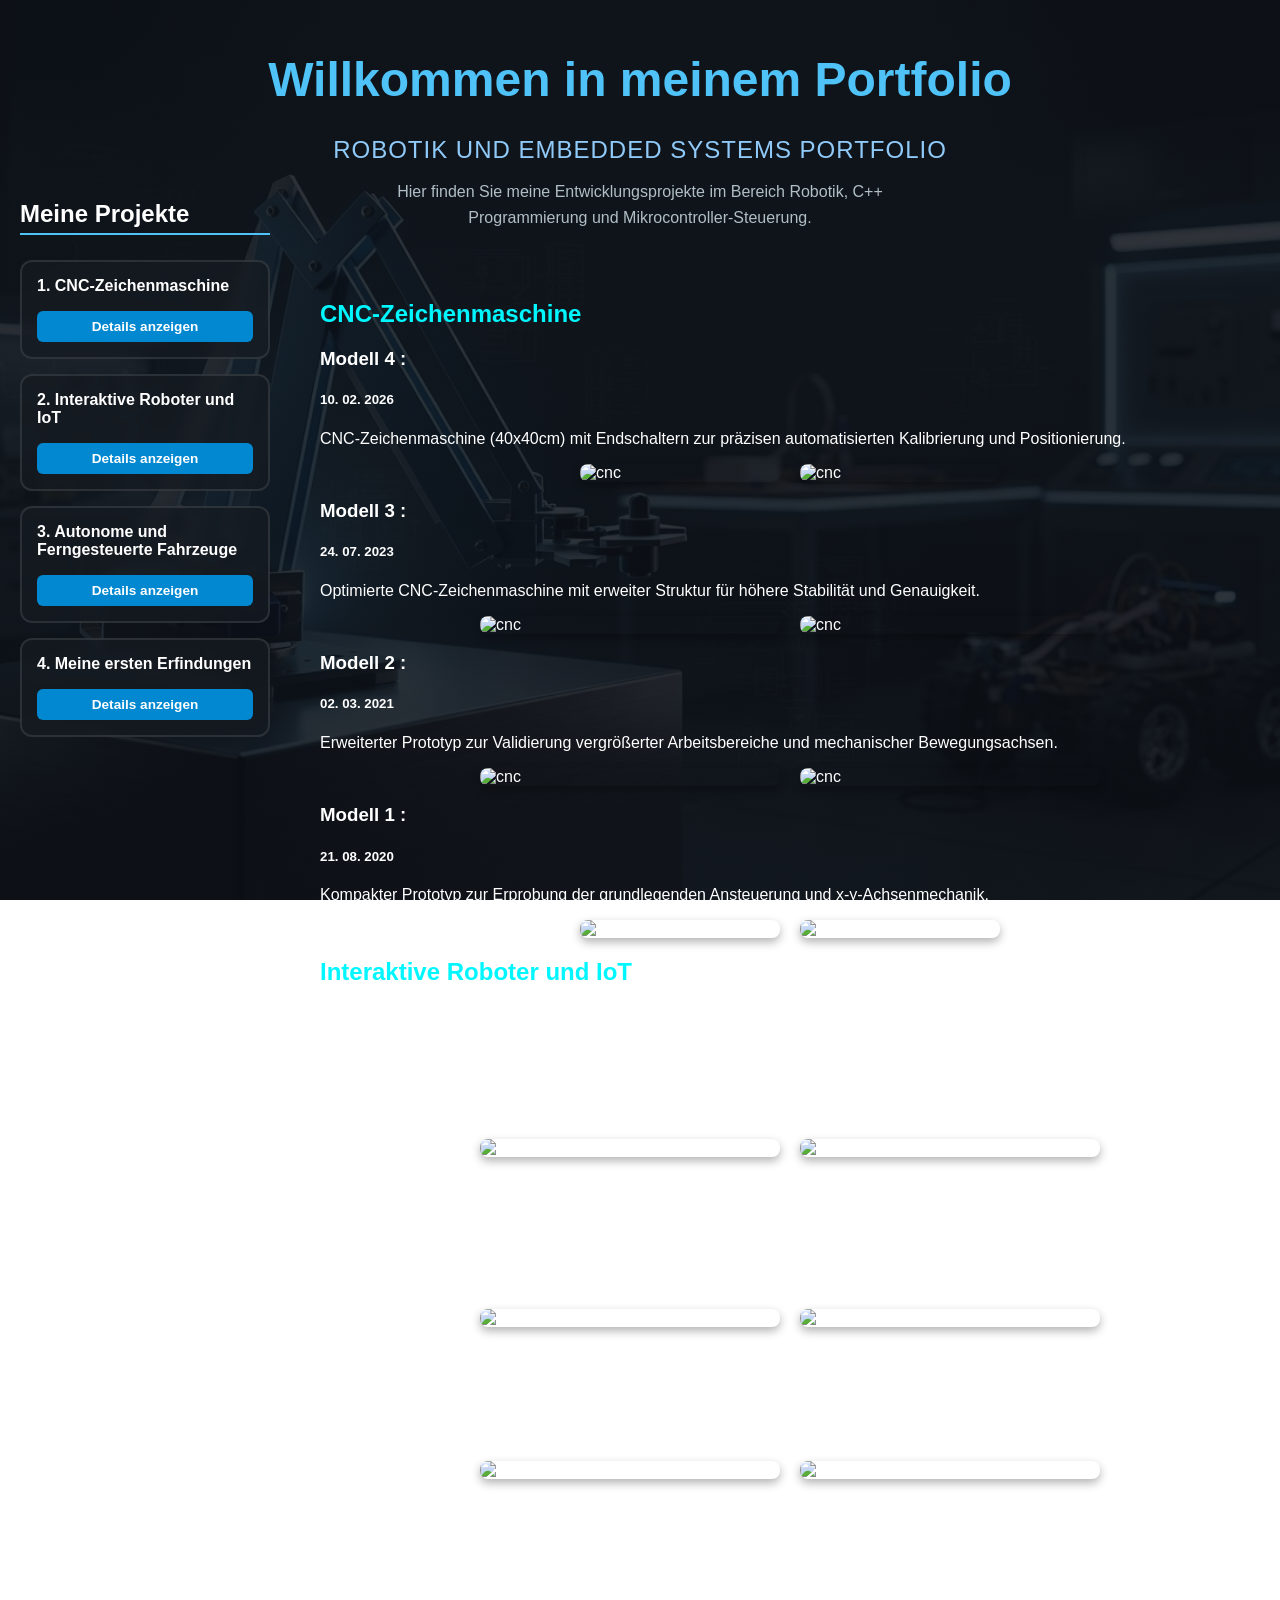
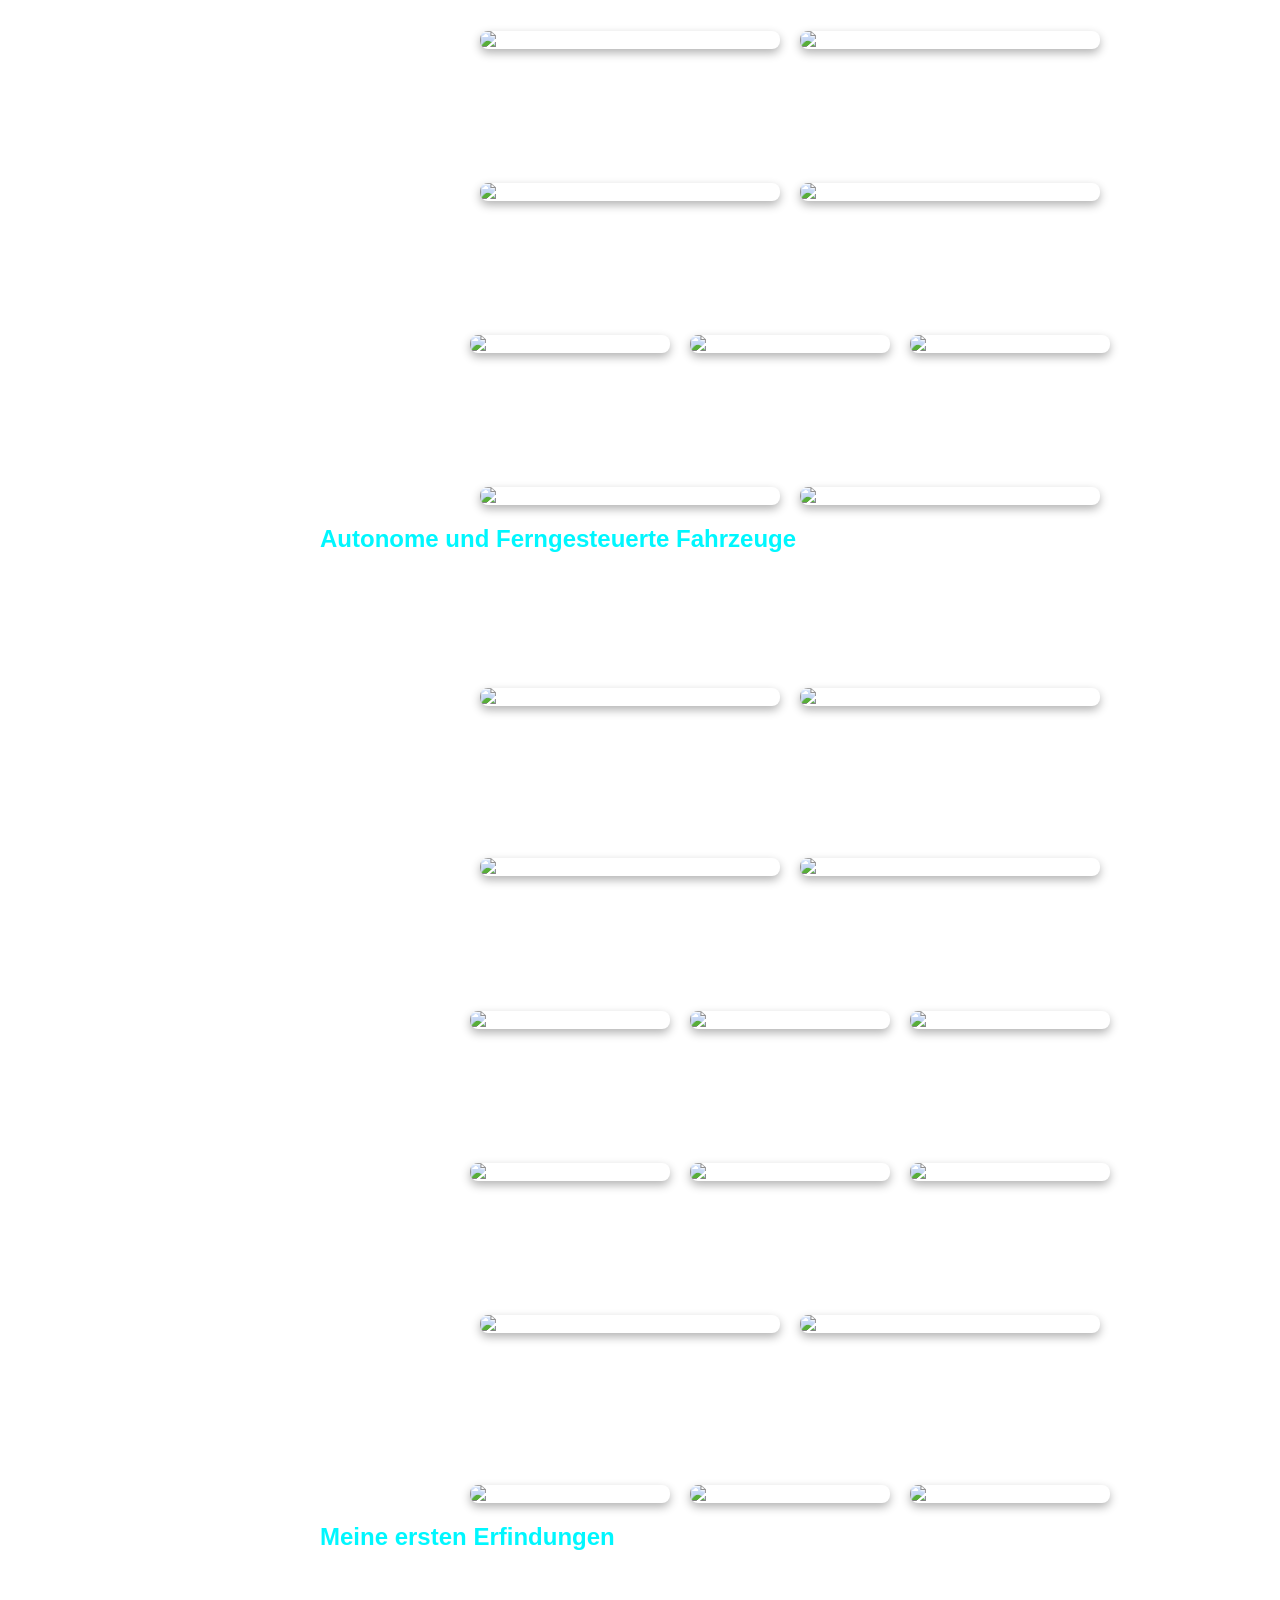
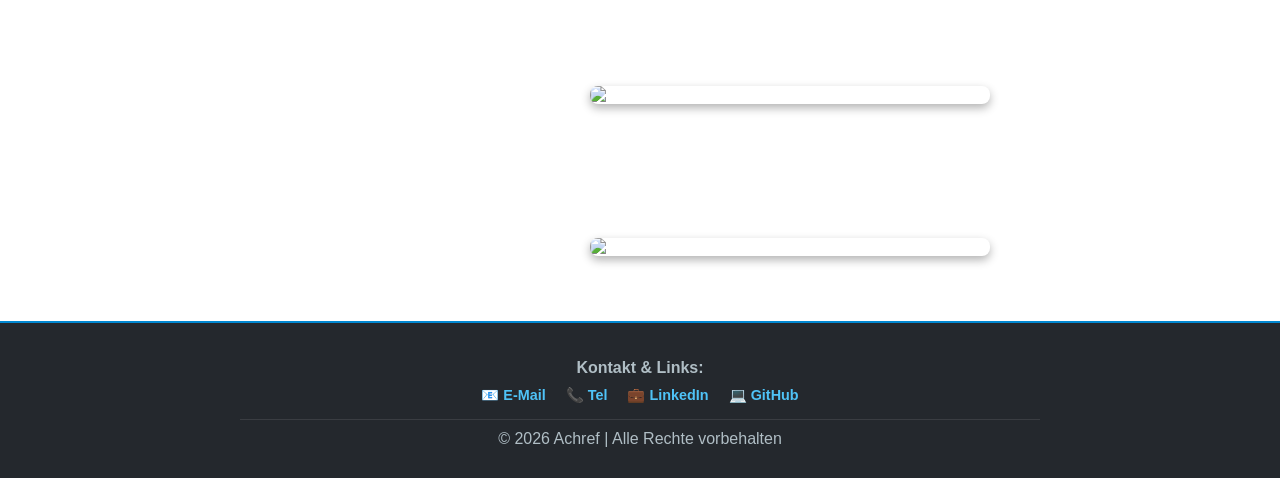
==== index.html @ ab9b3496 "Initial files" ====
<!DOCTYPE html>
<html lang="de">
    <head>
        <meta charset="UTF-8">
        <meta name="viewport" content="width=device-width, initial-scale=1.0">
        <title>Achref | Robotik-Projekte & Portfolio</title>
        <link rel="icon" type="image/png" href="logo.png">
        <link rel="stylesheet" href="style.css">
    </head>

    <body class="home-page">
        <header class="hero">
            <div class="brand-container">
                <h1>Willkommen in meinem Portfolio</h1>
            </div>
            <p class="subtitle">Robotik und Embedded Systems Portfolio</p>
            <p class="description">
            Hier finden Sie meine Entwicklungsprojekte im Bereich Robotik, C++ Programmierung und Mikrocontroller-Steuerung.
            </p>
        </header>

        <main>
            <div class="home-project">
                <h2>CNC-Zeichenmaschine</h2>
                <h3>Modell 4 :</h3>
                <h5>10. 02. 2026</h5>
                <p>CNC-Zeichenmaschine (40x40cm) mit Endschaltern 
                    zur präzisen automatisierten Kalibrierung und Positionierung.</p>
                <div class="project-gallery">
                    <img src="photo_proj/cnc4_1.webp" alt="cnc" width="200">
                    <img src="photo_proj/cnc4_2.webp" alt="cnc" width="200">
                </div>
                <h3>Modell 3 :</h3>
                <h5>24. 07. 2023</h5>
                <p>Optimierte CNC-Zeichenmaschine mit erweiter Struktur für höhere Stabilität und Genauigkeit.</p>
                <div class="project-gallery">
                    <img src="photo_proj/cnc3_1.webp" alt="cnc" width="300">
                    <img src="photo_proj/cnc3_2.webp" alt="cnc" width="300">
                </div>
                <h3>Modell 2 :</h3>
                <h5>02. 03. 2021</h5>
                <p>Erweiterter Prototyp zur Validierung vergrößerter Arbeitsbereiche und mechanischer Bewegungsachsen.</p>
                <div class="project-gallery">
                    <img src="photo_proj/cnc2_1.webp" alt="cnc" width="300">
                    <img src="photo_proj/cnc2_2.webp" alt="cnc" width="300">
                </div>
                <h3>Modell 1 :</h3>
                <h5>21. 08. 2020</h5>
                <p>Kompakter Prototyp zur Erprobung der grundlegenden Ansteuerung und x-y-Achsenmechanik.</p>
                <div class="project-gallery">
                    <img src="photo_proj/cnc1_1.webp" alt="cnc" width="200">
                    <img src="photo_proj/cnc1_2.webp" alt="cnc" width="200">
                </div>

                <h2>Interaktive Roboter und IoT</h2>
                <h3>Assistenzroboter :</h3>
                <h5>08. 11. 2026</h5>
                <p>Interaktive Assistenzroboter mit Sprachsteuerung zur Beantwortung 
                    von Fragen und zur Ausführung dynamischer Bewegungen wie Gehen sowie Kopf und Armsteuerung.</p>
                <div class="project-gallery">
                    <img src="photo_proj/chat_1.webp" alt="chat" width="300">
                    <img src="photo_proj/chat_2.webp" alt="chat" width="300">
                </div>
                <h3>Intelligentes Haus :</h3>
                <h5>18. 12. 2024</h5>
                <p>Entwicklung eines Smart-Home-Systems zur automatisierten Steuerung 
                    und Überwachung von Haushaltsfunktionen über IoT-Technologie.</p>
                <div class="project-gallery">
                    <img src="photo_proj/smart_h_1.webp" alt="chat" width="300">
                    <img src="photo_proj/smart_h_2.webp" alt="chat" width="300">
                </div>
                <h3>OTTO-Roboter :</h3>
                <h5>01. 01. 2022</h5>
                <p>Kompakter bipedaler OTTO-Roboter mit Ultraschallsensoren 
                    zum autonomen Gehen und zur dynamischen Hindernisvermeidung.</p>
                <div class="project-gallery">
                    <img src="photo_proj/otto_1.webp" alt="otto" width="300">
                    <img src="photo_proj/otto_2.webp" alt="otto" width="300">
                </div>
                <h3>Selbstbalancierender Roboter :</h3>
                <h5>06. 05. 2023</h5>
                <p>Entwicklung eines Roboter-Balanciersystems mit PID-Regelung 
                    zur präzisen Stabilisierung einer Kugel auf einer vorgegebenen Position.</p>
                <div class="project-gallery">
                    <img src="photo_proj/pid_1.webp" alt="pid" width="300">
                    <img src="photo_proj/pid_2.webp" alt="pid" width="300">
                </div>
                <h3>Intelligente Hand :</h3>
                <h5>06. 10. 2022</h5>
                <p>Entwicklung einer Interaktiven Roboterhand mit kamerabasirter 
                    Handverfolgung zur Nachahmung von Handbewegungen in Echtzeit.</p>
                <div class="project-gallery">
                    <img src="photo_proj/hand_1.webp" alt="hand" width="300">
                    <img src="photo_proj/hand_2.webp" alt="hand" width="300">
                </div>
                <h3>Roboterarm :</h3>
                <h5>14. 07. 2020</h5>
                <p>Entwicklung eines steuerbaren Roboterarms mit Unterstütsung 
                    für manuelle Steuerung und automatische Ablaufprogrammierung.</p>
                <div class="project-gallery">
                    <img src="photo_proj/arm_1.webp" alt="arm" width="200">
                    <img src="photo_proj/arm_2.webp" alt="arm" width="200">
                    <img src="photo_proj/arm_3.webp" alt="arm" width="200">
                </div>
                <h3>Sortiersystem :</h3>
                <h5>11. 07. 2023</h5>
                <p>Automatisiertes Sortiersystem zur kamerabasierten Farberkennung 
                    und Präzisionssortierung von Objekten in Echtzeit.</p>
                <div class="project-gallery">
                    <img src="photo_proj/sort_1.webp" alt="sortier" width="300">
                    <img src="photo_proj/sort_2.webp" alt="sortier" width="300">
                </div>
                <h2>Autonome und Ferngesteuerte Fahrzeuge</h2>
                <h3>Autonomes Fahrzeug :</h3>
                <h5>19. 07. 2022</h5>
                <p>Ein Intelligentes Modellauto mit Kamera, das Ampelfarben erkennt, 
                    es fährt bei Grün automatisch los und stoppt bei Rot.</p>
                <div class="project-gallery">
                    <img src="photo_proj/self_car_1.webp" alt="self_car" width="300">
                    <img src="photo_proj/self_car_2.webp" alt="self_car" width="300">
                </div>
                <h3>Feuerwehrfahrzeug :</h3>
                <h5>26. 06. 2021</h5>
                <p>Ein Intelligentes Fahrzeug mit einer Kamera, das Feuer automatisch erkennt. Wenn es Feuer sieht, 
                    fährt es dorthin, pumpt Wasser und löscht den Brand. Gleichzeitig schickt es eine E-Mail als Benachrichtigung.</p>
                <div class="project-gallery">
                    <img src="photo_proj/fire_car_1.webp" alt="fire_car" width="300">
                    <img src="photo_proj/fire_car_2.webp" alt="fire_car" width="300">
                </div>
                <h3>Fahrzeug mit Echtzeitsteurung :</h3>
                <h5>06. 08. 2025</h5>
                <p>Entwicklung eines ferngesteuerten RC-Fahrzeugs mit realistischem 
                    Echtzeit-Cockpit-Bedienelement und Telemetrie-Anzeige.</p>
                <div class="project-gallery">
                    <img src="photo_proj/real_car_1.webp" alt="real_car" width="200">
                    <img src="photo_proj/real_car_2.webp" alt="real_car" width="200">
                    <img src="photo_proj/real_car_3.webp" alt="real_car" width="200">
                </div>
                <h3>Ferngesteuerter Zug :</h3>
                <h5>07. 08. 2026</h5>
                <p>Entwicklung eines drahtlos ferngesteuerten Modellzugs 
                    zur präzisen Geschwindigkeits- und Richtungssteuerung auf Schienen.</p>
                <div class="project-gallery">
                    <img src="photo_proj/zug_1.webp" alt="train" width="200">
                    <img src="photo_proj/zug_2.webp" alt="train" width="200">
                    <img src="photo_proj/zug_3.webp" alt="train" width="200">
                </div>
                <h3>Metalldetektor :</h3>
                <h5>19. 06. 2020</h5>
                <p>Entwicklung eines mobilen Roboters mit integriertem Suchsensor 
                    zur autonomen Erkennung und Lokalisierung von Metallobjekten.</p>
                <div class="project-gallery">
                    <img src="photo_proj/metal_1.webp" alt="metal" width="300">
                    <img src="photo_proj/metal_2.webp" alt="metal" width="300">
                </div>
                <h3>Hindernisdetektor :</h3>
                <h5>03. 04. 2020</h5>
                <p>Entwicklung eines autonomen mobilen Roboters mit Ultraschallsensoren 
                    zur Echtzeit-Hinderniserkennung und automatischen Ausweichsteuerung.</p>
                <div class="project-gallery">
                    <img src="photo_proj/detekt_1.webp" alt="detekt" width="200">
                    <img src="photo_proj/detekt_2.webp" alt="detekt" width="200">
                    <img src="photo_proj/detekt_3.webp" alt="detekt" width="200">
                </div>

                <h2>Meine ersten Erfindungen</h2>
                <h3>Magnetkran :</h3>
                <h5>27. 03. 2017</h5>
                <p>Ein automatischer Magnetkran, der Metall ohne Mikrocontroller hebt und transportiert.</p>
                <div class="project-gallery">
                    <img src="photo_proj/magnetkran.webp" alt="detekt" width="400">
                </div>
                
                <h3>Bagger :</h3>
                <h5>27. 03. 2017</h5>
                <p>Prototyp eines kabelgesteuerten Bagger-Modells zur Ausführung von Hebe- und Baggermechanismen.</p>
                <div class="project-gallery">
                    <img src="photo_proj/bagger.webp" alt="detekt" width="400">
                </div>
                
            </div>
            <div class="projects-container">
                <h2>Meine Projekte</h2>
                <div class="projects-grid">

                    <div class="project-card">
                        <h3>1. CNC-Zeichenmaschine</h3>
                        <a href="project1.html" class="btn">Details anzeigen</a>
                    </div>

                    <div class="project-card">
                        <h3>2. Interaktive Roboter und IoT</h3>
                        <a href="project2.html" class="btn">Details anzeigen</a>
                    </div>

                    <div class="project-card">
                        <h3>3. Autonome und Ferngesteuerte Fahrzeuge</h3>
                        <a href="project3.html" class="btn">Details anzeigen</a>
                    </div>

                    <div class="project-card">
                        <h3>4. Meine ersten Erfindungen</h3>
                        <a href="project4.html" class="btn">Details anzeigen</a>
                    </div>

                </div>
            </div>
        </main>
<!--
        <footer>
        <p>© 2026 Achref | Alle Rechte vorbehalten</p>
        </footer>
-->

        <footer>
            <div class="footer-content">
                <p><strong>Kontakt & Links:</strong></p>
                <div class="contact-links">
                    <a href="mailto:mannaiachref9@gmail.com">📧 E-Mail</a>
                    <a href="tel:+21627236313">📞 Tel</a>
                    <a href="https://www.linkedin.com/in/achref-mannai-73324121a?utm_source=share_via&utm_content=profile&utm_medium=member_android" target="_blank">💼 LinkedIn</a>
                    <a href="https://github.com/achrefmannai9" target="_blank">💻 GitHub</a>
                </div>
                <p class="copyright">© 2026 Achref | Alle Rechte vorbehalten</p>
            </div>
        </footer>

    </body>
</html>
---- style.css ----
body {
    background-size: cover;
    background-position: center;
    background-repeat: no-repeat;
    background-attachment: fixed;
    color: white;
    font-family: Arial, sans-serif;
    margin: 0;
    padding: 0;
}

body.home-page {
    background-image: linear-gradient(rgba(13, 17, 23, 0.85), rgba(13, 17, 23, 0.85)), url('background.jpg');
}

body.inner-page1 {
    background-image: linear-gradient(rgba(56, 54, 165, 0.8), rgba(255, 255, 255, 0.8)), url('background_1.jpg');
}
body.inner-page2 {
    background-image: linear-gradient(rgba(56, 54, 165, 0.8), rgba(255, 255, 255, 0.8)), url('background_2.jpg');
}
body.inner-page3 {
    background-image: linear-gradient(rgba(56, 54, 165, 0.8), rgba(255, 255, 255, 0.8)), url('background_3.jpg');
}
body.inner-page4 {
    background-image: linear-gradient(rgba(56, 54, 165, 0.8), rgba(255, 255, 255, 0.8)), url('background_4.jpg');
}

body.inner-page1 h2,
body.inner-page2 h2,
body.inner-page3 h2,
body.inner-page4 h2 {
    color: #1a1a1a;
}

.main-project h2, .main-project h3 {
    color: #1a1a1a;
}

.main-project p {
    color: #000000;
    margin-left: 50px;
}

.home-project h2 {
    color: #00f7ff;
}
.home-project h3 {
    color: #ffffff;
}
.home-project p {
    color: #ffffff;
}

.project-gallery {
    display: flex;
    justify-content: center;
    align-items: center;
    gap: 20px;
    margin: 15px auto;
    flex-wrap: wrap;
}
.project-gallery img {
    max-width: 100%;
    height: auto;
    border-radius: 8px;
    box-shadow: 0 4px 10px rgba(0, 0, 0, 0.3);
}

.hero {
    text-align: center;
    padding: 20px 20px 30px;
}

.hero h1, .hero h2 {
    font-size: 3rem;
    margin-bottom: 5px;
    color: #4fc3f7;
}

.brand-container {
    display: flex;
    align-items: center;
    justify-content: center;
    gap: 15px;
    margin-bottom: 10px;
}

.logo-dim {
    width: 110px;
    height: 110px;
}

.site-title span {
    color: #0288d1;
}

.hero .subtitle {
    font-size: 1.5rem;
    color: #90caf9;
    font-weight: 500;
    letter-spacing: 1px;
    margin-bottom: 15px;
    text-transform: uppercase;
}

.hero .description {
    max-width: 600px;
    margin: 0 auto;
    color: #b0bec5;
    line-height: 1.6;
}

/* تنسيق الحاسوب (Desktop Layout) */
.projects-container {
    max-width: 250px;
    padding: 0 10px;
    position: fixed;
    top: 180px;
    left: 10px;
    display: flex;
    flex-direction: column;
    gap: 15px;
    z-index: 1000;
    max-height: 75vh;
    overflow-y: auto;
}

main, .content-container {
    margin-left: 300px;
    padding: 20px;
}

.projects-container h2 {
    text-align: left;
    margin-bottom: 10px;
    border-bottom: 2px solid #4fc3f7;
    display: inline-block;
    padding-bottom: 5px;
}

.projects-grid {
    display: flex;
    flex-direction: column;
    gap: 15px;
}

.project-card {
    background: rgba(22, 27, 34, 0.75);
    border: 2px solid rgba(255, 255, 255, 0.1);
    backdrop-filter: blur(5px);
    border-radius: 12px;
    padding: 15px;
    transition: transform 0.3s ease, border-color 0.3s ease;
    display: flex;
    flex-direction: column;
    justify-content: space-between;
    box-sizing: border-box;
}

.project-card.home-card {
    background: rgba(2, 136, 209, 0.15);
    border: 2px solid #0288d1;
    box-shadow: 0 0 15px rgba(2, 136, 209, 0.3);
}

.project-card.home-card p {
    color: #ffffff;
}

.project-card:hover {
    transform: translateY(-5px);
    border-color: #4fc3f7;
}

.project-card h3 {
    font-size: 1rem;
    margin-top: 0;
    color: #ffffff;
}

.project-card p {
    color: #9e9e9e;
    font-size: 0.8rem;
    margin-bottom: 15px;
}

.btn {
    display: inline-block;
    padding: 8px 15px;
    background-color: #0288d1;
    color: #ffffff;
    font-size: 0.85rem;
    text-decoration: none;
    border-radius: 6px;
    font-weight: bold;
    transition: background-color 0.3s ease;
    text-align: center;
}

.btn:hover {
    background-color: #03a9f4;
}
/*
footer {
    text-align: center;
    padding: 30px 0;
    color: #757575;
    font-size: 0.9rem;
}
*/

.video-container {
    width: 100%;
    max-width: 280px;
    margin: 20px auto;
    aspect-ratio: 16 / 9;
    overflow: hidden;
    border-radius: 12px;
    box-shadow: 0 4px 15px rgba(0, 0, 0, 0.5);
    border: 2px solid rgba(255, 255, 255, 0.1);
}

.video-container iframe {
    top: 0;
    left: 0;
    width: 100%;
    height: 100%;
    border-radius: 12px;
}

.videos-row {
    display: flex;
    justify-content: center;
    align-items: center;
    gap: 5px; /* المسافة بين الفيديوين */
    flex-wrap: wrap; /* لكي ينزل الفيديو للأسفل تلقائياً على الشاشات الصغيرة والهواتف */
    margin: 20px 0;
}

footer {
    background: rgba(13, 17, 23, 0.9);
    border-top: 2px solid #0288d1;
    padding: 20px 10px;
    margin-top: 30px;
    text-align: center;
    backdrop-filter: blur(5px);
}

.footer-content {
    max-width: 800px;
    margin: 0 auto;
}

.footer-content p {
    color: #b0bec5;
    font-size: 1rem;
    margin-bottom: 10px;
}

.contact-links {
    display: flex;
    justify-content: center;
    align-items: center;
    gap: 20px;
    flex-wrap: wrap;
    margin-bottom: 15px;
}

.contact-links a {
    color: #4fc3f7;
    text-decoration: none;
    font-size: 0.9rem;
    font-weight: bold;
    transition: color 0.3s ease;
}

.contact-links a:hover {
    color: #00f7ff;
    text-decoration: underline;
}

.copyright {
    color: #757575;
    font-size: 1rem;
    border-top: 1px solid rgba(255, 255, 255, 0.1);
    padding-top: 10px;
    margin-top: 10px;
}

/* ========================================================= */
/* 📱 الاستجابة للهواتف والشاشات الصغيرة (Media Query) */
/* ========================================================= */
@media screen and (max-width: 850px) {
    /* إلغاء التثبيت الجانبي وتنسيق الصفحة عمودياً */
    .projects-container {
        position: static;
        max-width: 100%;
        max-height: none;
        margin: 20px auto;
        padding: 0 15px;
        overflow-y: visible;
    }

    main, .content-container {
        margin-left: 0;
        padding: 15px;
    }

    /* تكيف خطوط الهيدر مع شاشة الهاتف */
    .hero h1, .hero h2 {
        font-size: 2rem;
    }

    .hero .subtitle {
        font-size: 1.1rem;
    }

    .logo-dim {
        width: 70px;
        height: 70px;
    }

    .main-project p {
        margin-left: 0;
    }

    /* ترتيب القوائم والبطاقات بشكل مرن على الهاتف */
    .projects-grid {
        display: grid;
        grid-template-columns: repeat(auto-fit, minmax(250px, 1fr));
        gap: 15px;
    }

    .project-card {
        width: 100%;
        height: auto;
    }

    .project-gallery {
        flex-direction: column;
        gap: 10px;
    }

    .project-gallery img {
        width: 100%;
    }
}
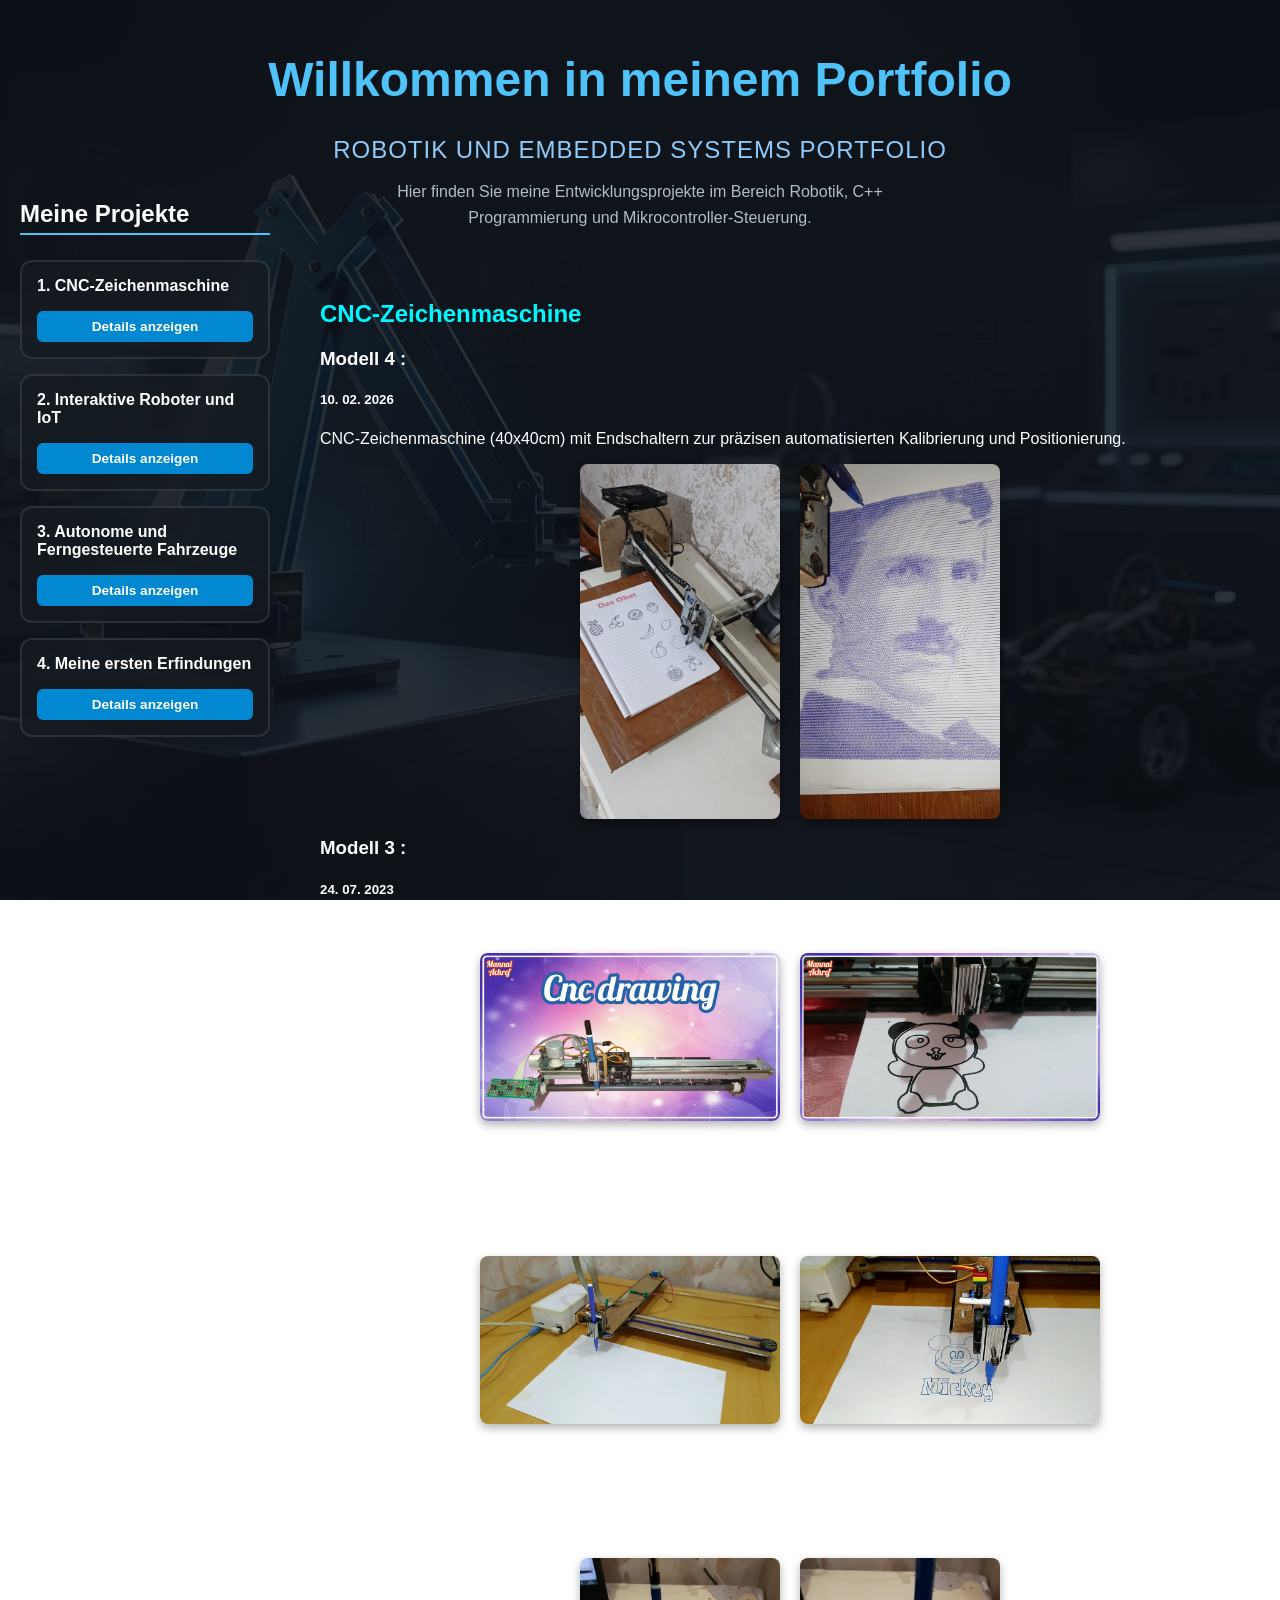
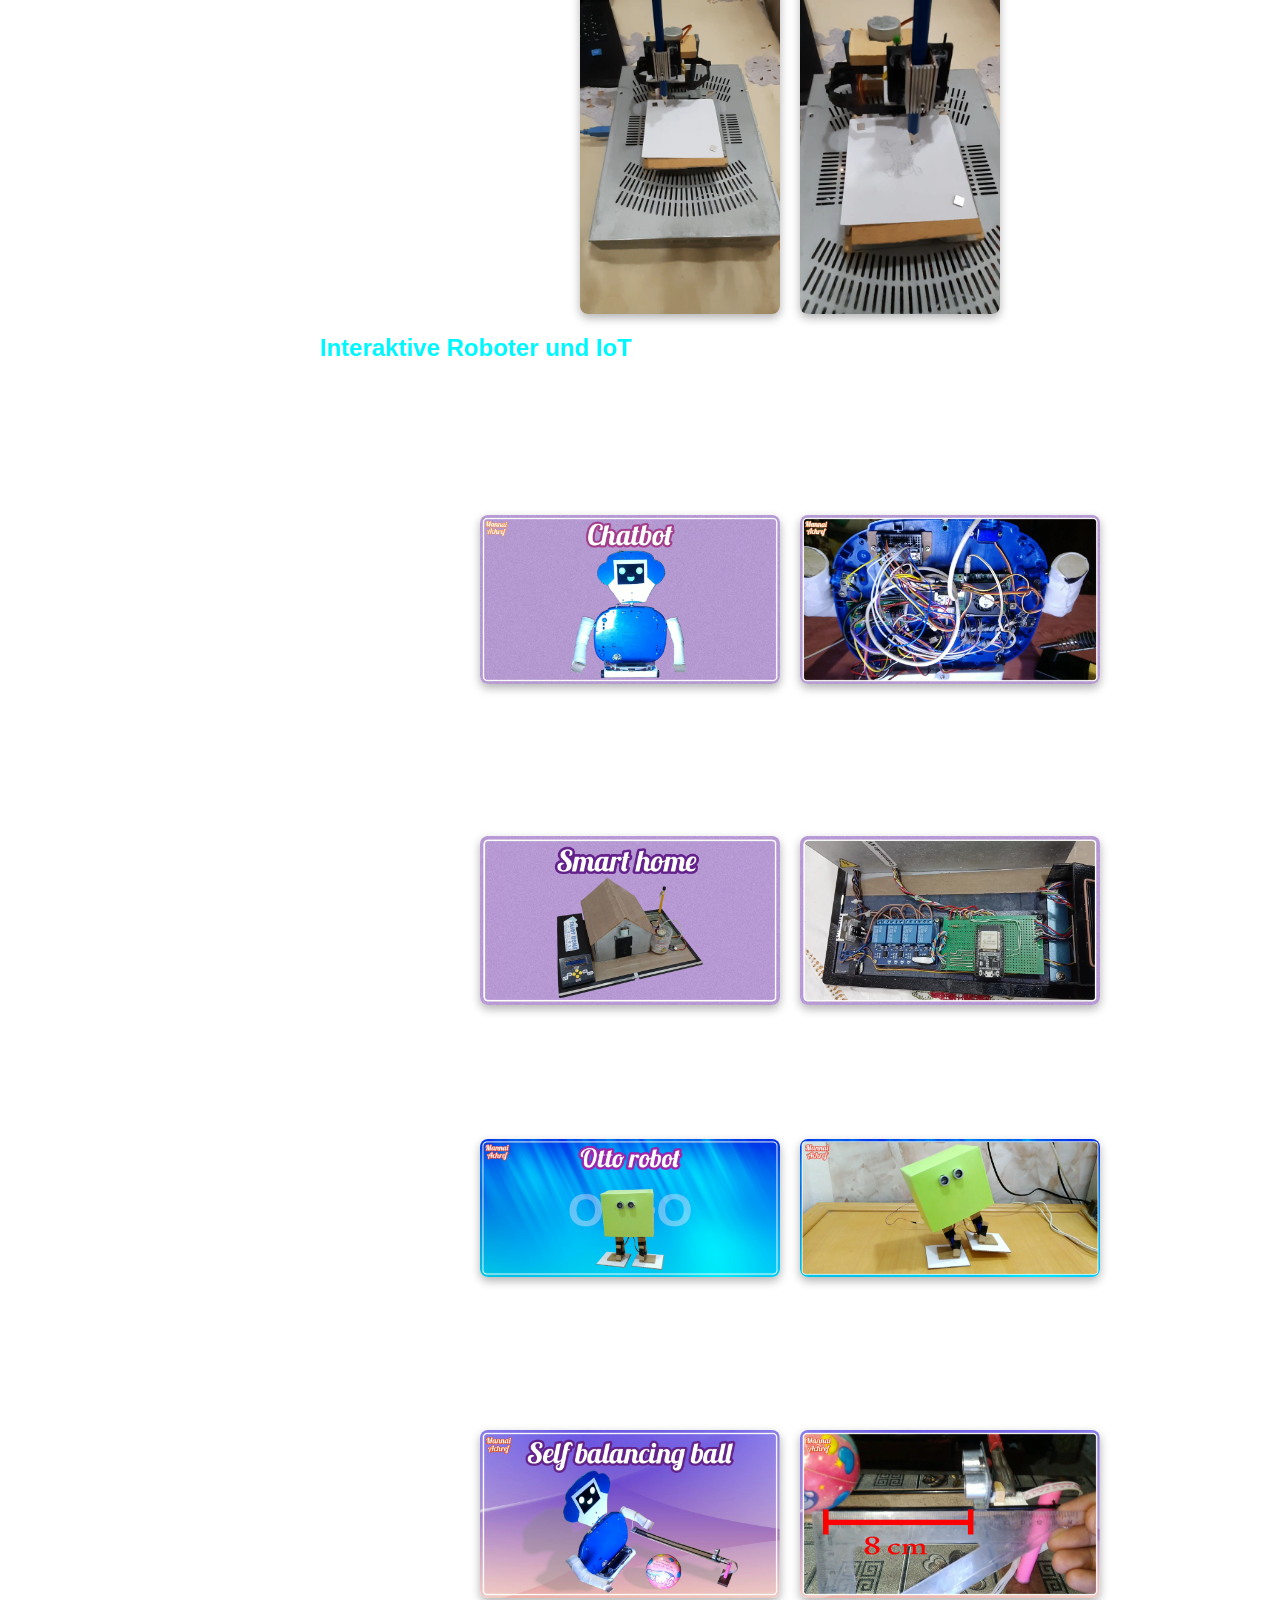
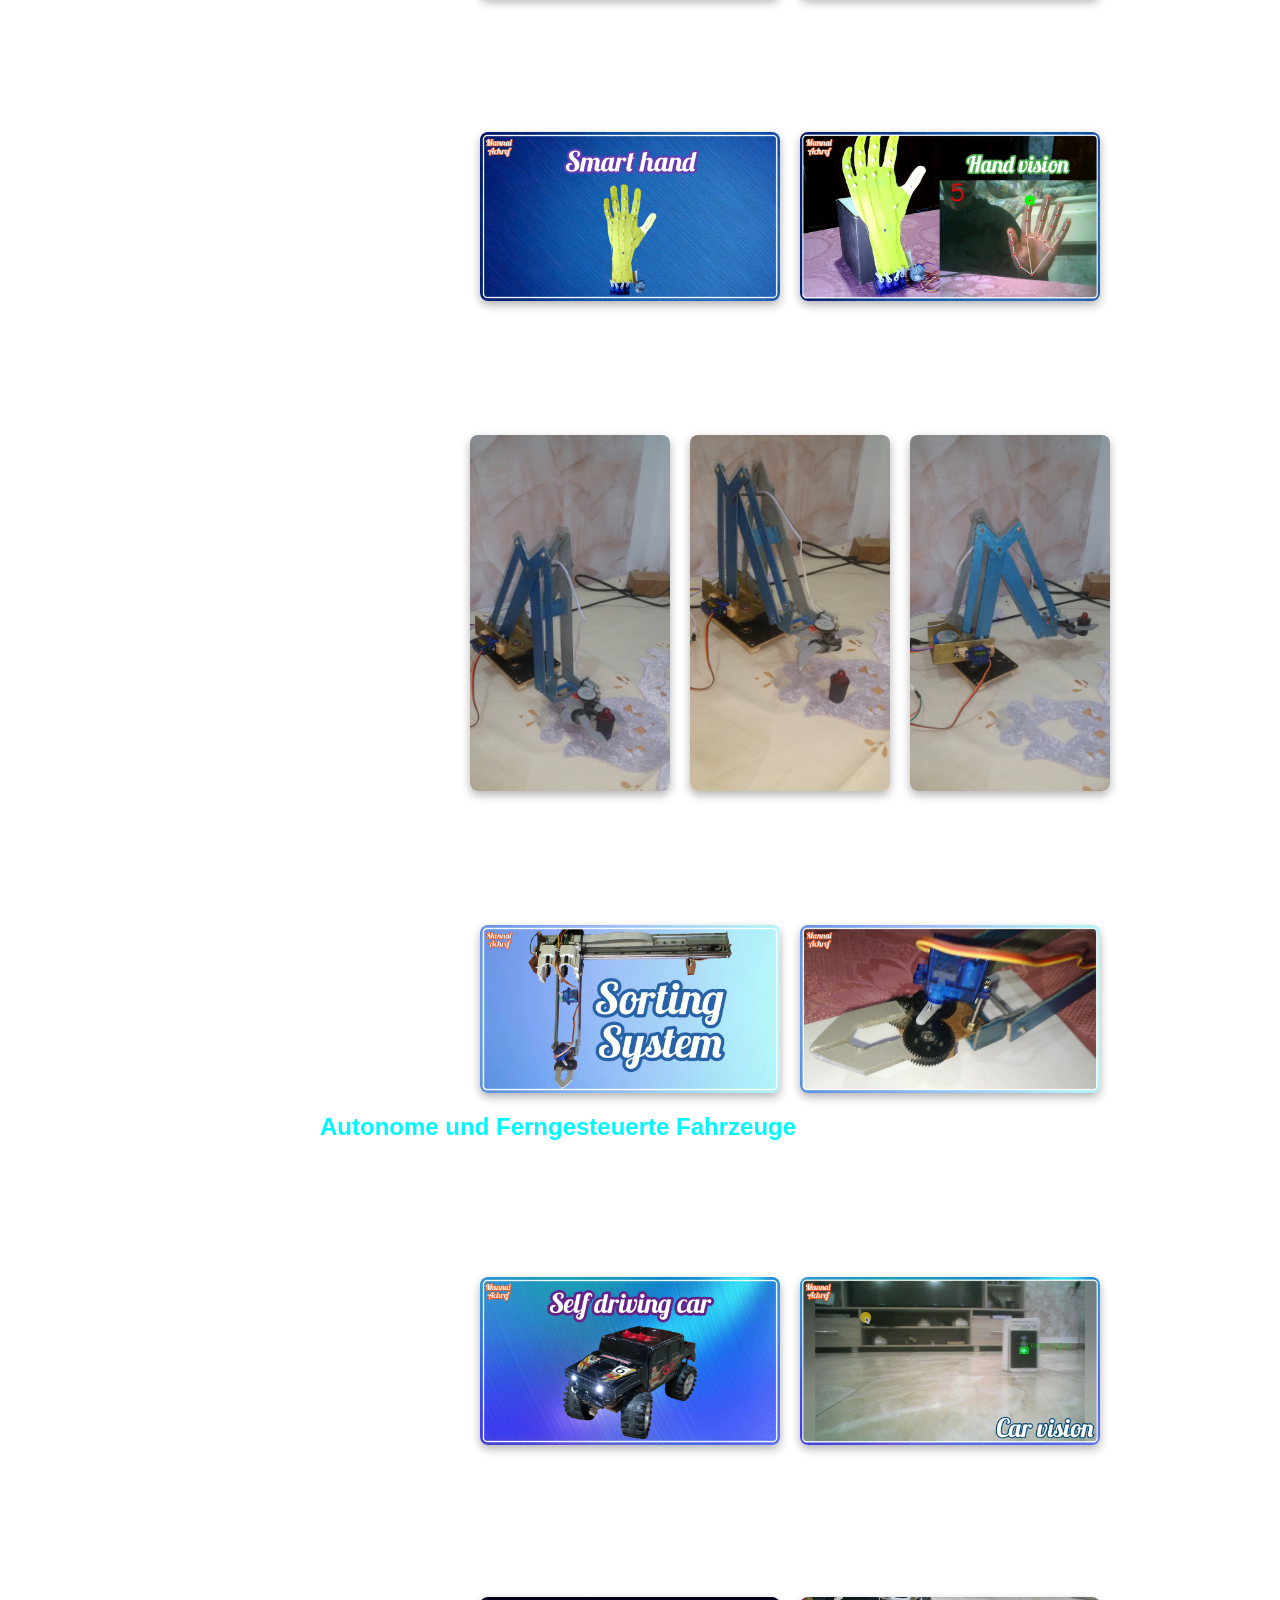
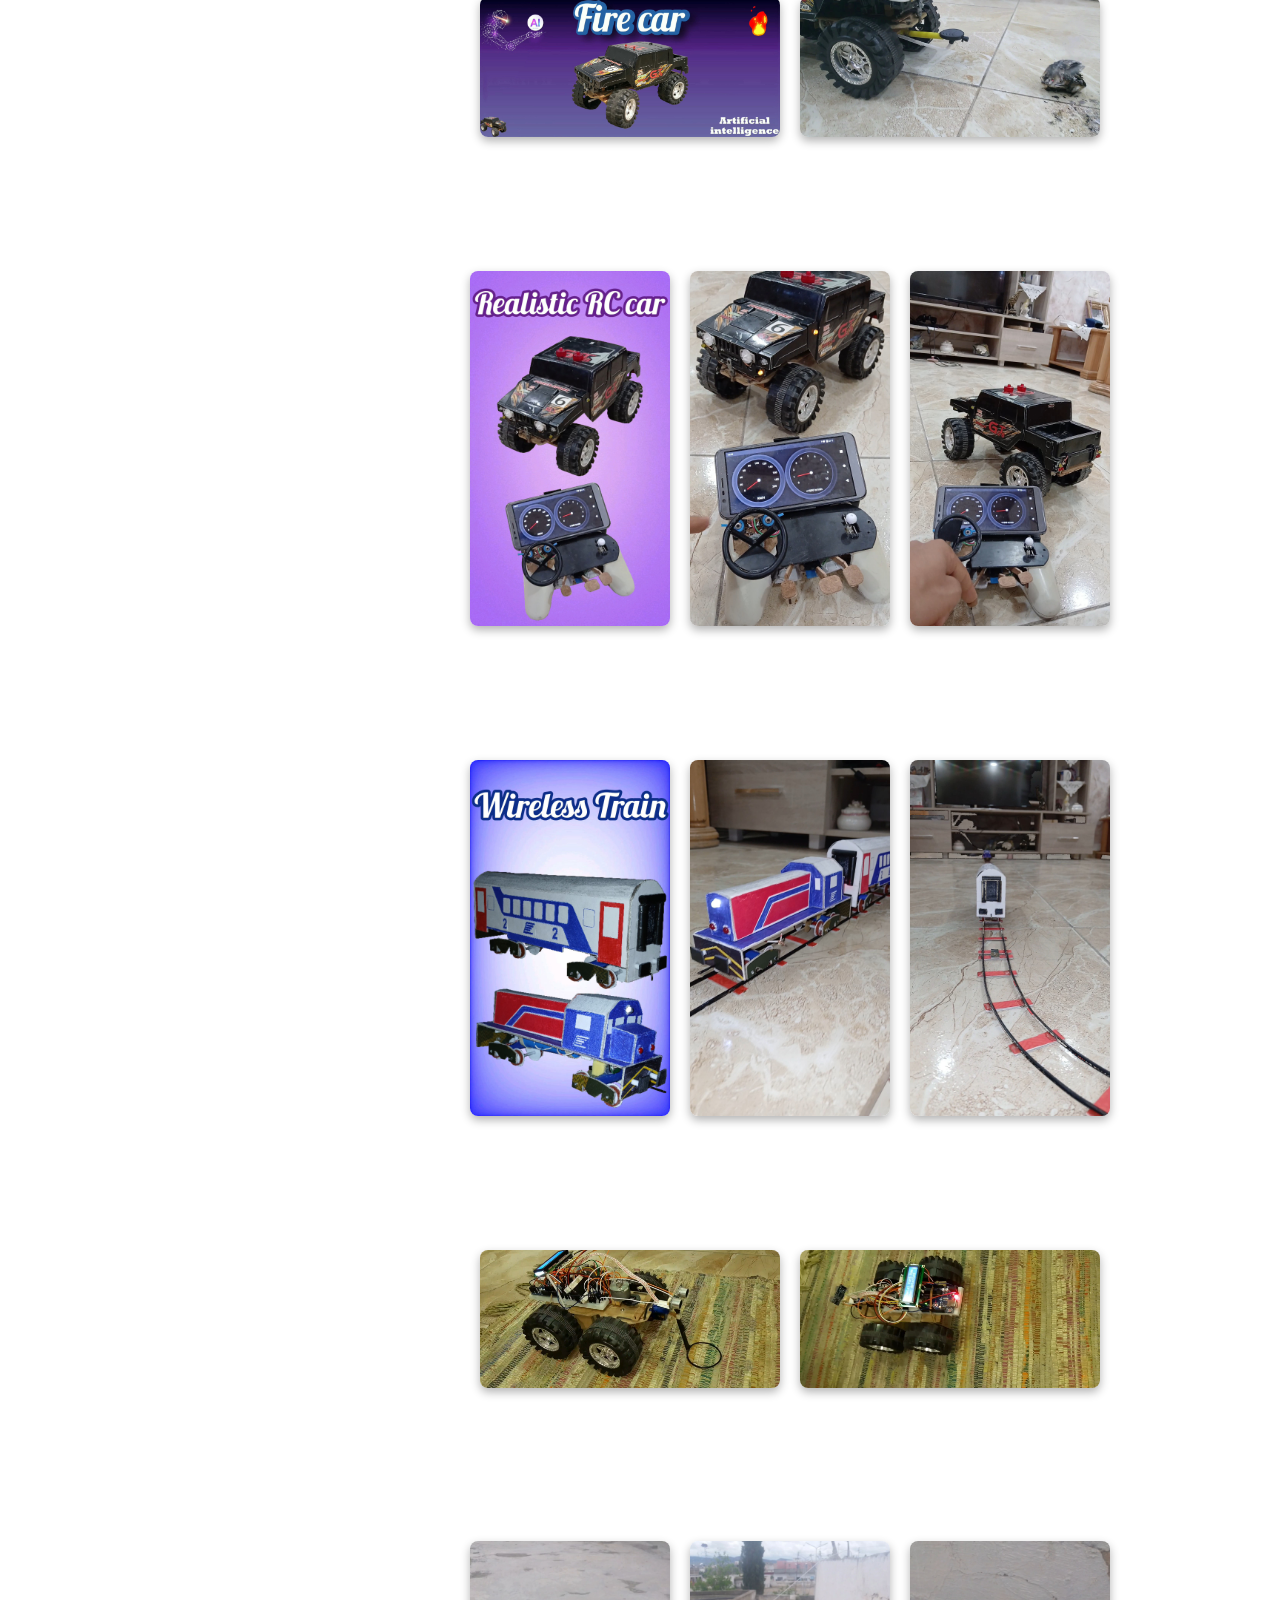
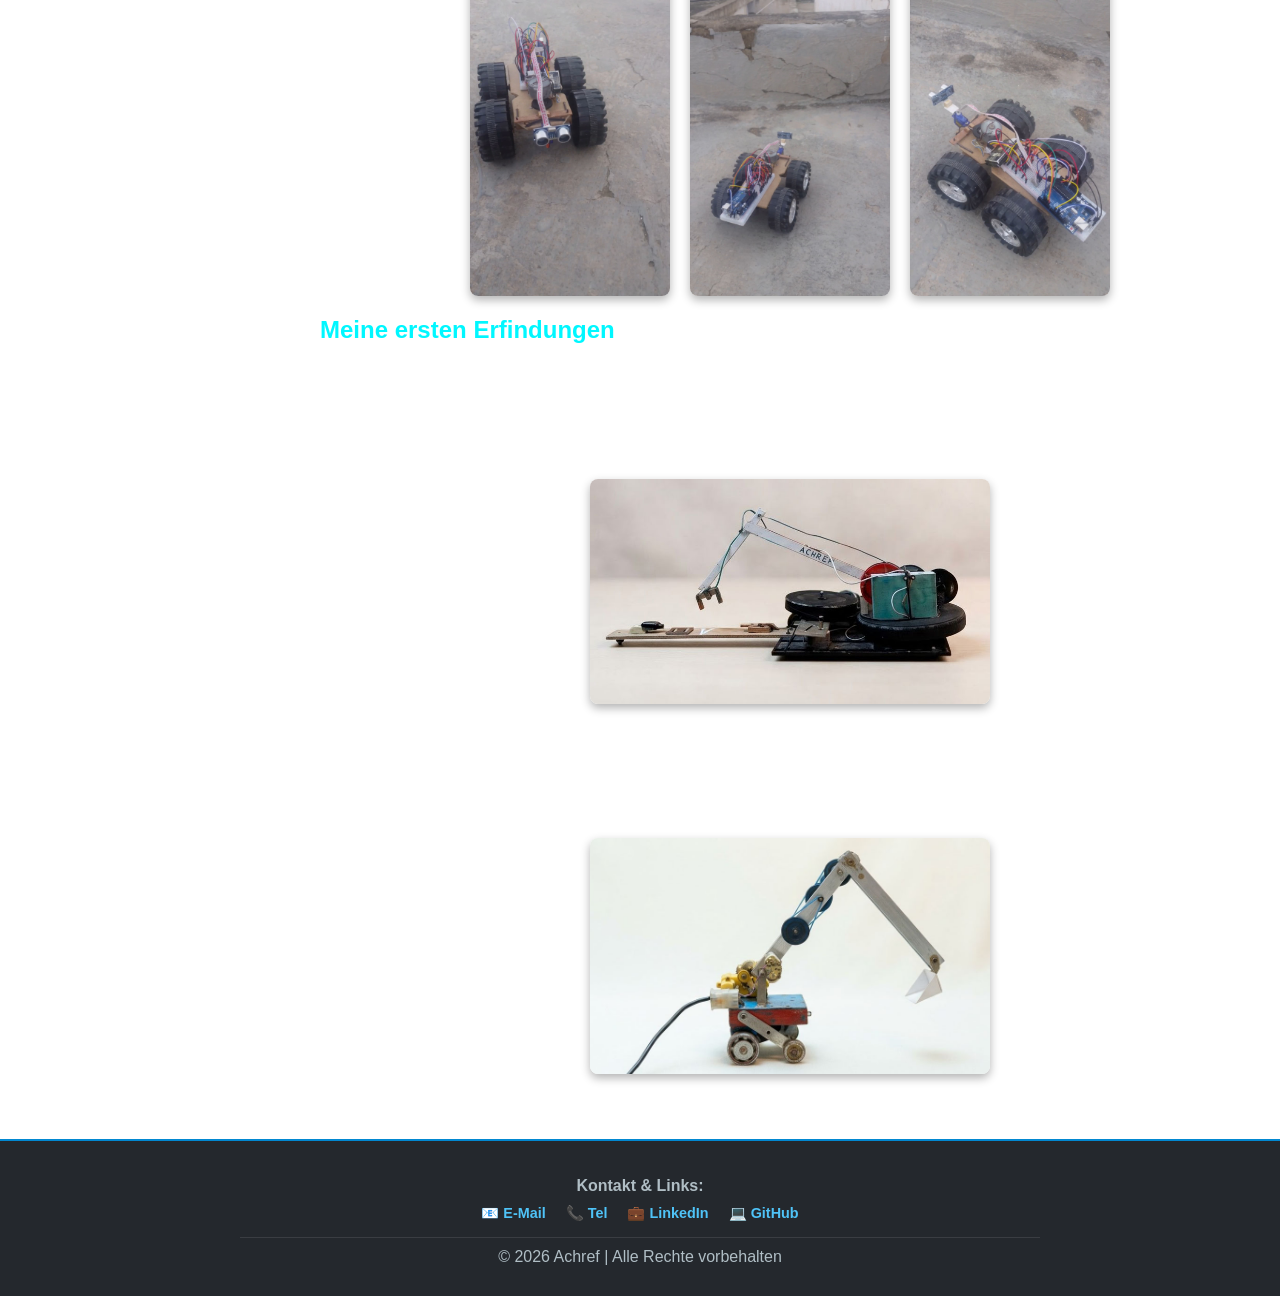
==== commit 262b1090: "Initial files" ====
--- a/index.html
+++ b/index.html
@@ -27,29 +27,29 @@
                 <p>CNC-Zeichenmaschine (40x40cm) mit Endschaltern 
                     zur präzisen automatisierten Kalibrierung und Positionierung.</p>
                 <div class="project-gallery">
-                    <img src="photo_proj/cnc4_1.webp" alt="cnc" width="200">
-                    <img src="photo_proj/cnc4_2.webp" alt="cnc" width="200">
+                    <img src="photo_proj/cnc4_1.webp" alt="Cnc - Modell 4" width="200">
+                    <img src="photo_proj/cnc4_2.webp" alt="Cnc - Modell 4" width="200">
                 </div>
                 <h3>Modell 3 :</h3>
                 <h5>24. 07. 2023</h5>
                 <p>Optimierte CNC-Zeichenmaschine mit erweiter Struktur für höhere Stabilität und Genauigkeit.</p>
                 <div class="project-gallery">
-                    <img src="photo_proj/cnc3_1.webp" alt="cnc" width="300">
-                    <img src="photo_proj/cnc3_2.webp" alt="cnc" width="300">
+                    <img src="photo_proj/cnc3_1.webp" alt="Cnc - Modell 3" width="300">
+                    <img src="photo_proj/cnc3_2.webp" alt="Cnc - Modell 3" width="300">
                 </div>
                 <h3>Modell 2 :</h3>
                 <h5>02. 03. 2021</h5>
                 <p>Erweiterter Prototyp zur Validierung vergrößerter Arbeitsbereiche und mechanischer Bewegungsachsen.</p>
                 <div class="project-gallery">
-                    <img src="photo_proj/cnc2_1.webp" alt="cnc" width="300">
-                    <img src="photo_proj/cnc2_2.webp" alt="cnc" width="300">
+                    <img src="photo_proj/cnc2_1.webp" alt="Cnc - Modell 2" width="300">
+                    <img src="photo_proj/cnc2_2.webp" alt="Cnc - Modell 2" width="300">
                 </div>
                 <h3>Modell 1 :</h3>
                 <h5>21. 08. 2020</h5>
                 <p>Kompakter Prototyp zur Erprobung der grundlegenden Ansteuerung und x-y-Achsenmechanik.</p>
                 <div class="project-gallery">
-                    <img src="photo_proj/cnc1_1.webp" alt="cnc" width="200">
-                    <img src="photo_proj/cnc1_2.webp" alt="cnc" width="200">
+                    <img src="photo_proj/cnc1_1.webp" alt="Cnc - Modell 1" width="200">
+                    <img src="photo_proj/cnc1_2.webp" alt="Cnc - Modell 1" width="200">
                 </div>
 
                 <h2>Interaktive Roboter und IoT</h2>
@@ -58,57 +58,57 @@
                 <p>Interaktive Assistenzroboter mit Sprachsteuerung zur Beantwortung 
                     von Fragen und zur Ausführung dynamischer Bewegungen wie Gehen sowie Kopf und Armsteuerung.</p>
                 <div class="project-gallery">
-                    <img src="photo_proj/chat_1.webp" alt="chat" width="300">
-                    <img src="photo_proj/chat_2.webp" alt="chat" width="300">
+                    <img src="photo_proj/chat_1.webp" alt="Assistenzroboter" width="300">
+                    <img src="photo_proj/chat_2.webp" alt="Assistenzroboter" width="300">
                 </div>
                 <h3>Intelligentes Haus :</h3>
                 <h5>18. 12. 2024</h5>
                 <p>Entwicklung eines Smart-Home-Systems zur automatisierten Steuerung 
                     und Überwachung von Haushaltsfunktionen über IoT-Technologie.</p>
                 <div class="project-gallery">
-                    <img src="photo_proj/smart_h_1.webp" alt="chat" width="300">
-                    <img src="photo_proj/smart_h_2.webp" alt="chat" width="300">
+                    <img src="photo_proj/smart_h_1.webp" alt="Intelligentes Haus" width="300">
+                    <img src="photo_proj/smart_h_2.webp" alt="Intelligentes Haus" width="300">
                 </div>
                 <h3>OTTO-Roboter :</h3>
                 <h5>01. 01. 2022</h5>
                 <p>Kompakter bipedaler OTTO-Roboter mit Ultraschallsensoren 
                     zum autonomen Gehen und zur dynamischen Hindernisvermeidung.</p>
                 <div class="project-gallery">
-                    <img src="photo_proj/otto_1.webp" alt="otto" width="300">
-                    <img src="photo_proj/otto_2.webp" alt="otto" width="300">
+                    <img src="photo_proj/otto_1.webp" alt="OTTO-Roboter" width="300">
+                    <img src="photo_proj/otto_2.webp" alt="OTTO-Roboter" width="300">
                 </div>
                 <h3>Selbstbalancierender Roboter :</h3>
                 <h5>06. 05. 2023</h5>
                 <p>Entwicklung eines Roboter-Balanciersystems mit PID-Regelung 
                     zur präzisen Stabilisierung einer Kugel auf einer vorgegebenen Position.</p>
                 <div class="project-gallery">
-                    <img src="photo_proj/pid_1.webp" alt="pid" width="300">
-                    <img src="photo_proj/pid_2.webp" alt="pid" width="300">
+                    <img src="photo_proj/pid_1.webp" alt="Selbstbalancierender Roboter" width="300">
+                    <img src="photo_proj/pid_2.webp" alt="Selbstbalancierender Roboter" width="300">
                 </div>
                 <h3>Intelligente Hand :</h3>
                 <h5>06. 10. 2022</h5>
                 <p>Entwicklung einer Interaktiven Roboterhand mit kamerabasirter 
                     Handverfolgung zur Nachahmung von Handbewegungen in Echtzeit.</p>
                 <div class="project-gallery">
-                    <img src="photo_proj/hand_1.webp" alt="hand" width="300">
-                    <img src="photo_proj/hand_2.webp" alt="hand" width="300">
+                    <img src="photo_proj/hand_1.webp" alt="Intelligente Hand" width="300">
+                    <img src="photo_proj/hand_2.webp" alt="Intelligente Hand" width="300">
                 </div>
                 <h3>Roboterarm :</h3>
                 <h5>14. 07. 2020</h5>
                 <p>Entwicklung eines steuerbaren Roboterarms mit Unterstütsung 
                     für manuelle Steuerung und automatische Ablaufprogrammierung.</p>
                 <div class="project-gallery">
-                    <img src="photo_proj/arm_1.webp" alt="arm" width="200">
-                    <img src="photo_proj/arm_2.webp" alt="arm" width="200">
-                    <img src="photo_proj/arm_3.webp" alt="arm" width="200">
+                    <img src="photo_proj/arm_1.webp" alt="Roboterarm" width="200">
+                    <img src="photo_proj/arm_2.webp" alt="Roboterarm" width="200">
+                    <img src="photo_proj/arm_3.webp" alt="Roboterarm" width="200">
                 </div>
                 <h3>Sortiersystem :</h3>
                 <h5>11. 07. 2023</h5>
                 <p>Automatisiertes Sortiersystem zur kamerabasierten Farberkennung 
                     und Präzisionssortierung von Objekten in Echtzeit.</p>
                 <div class="project-gallery">
-                    <img src="photo_proj/sort_1.webp" alt="sortier" width="300">
-                    <img src="photo_proj/sort_2.webp" alt="sortier" width="300">
+                    <img src="photo_proj/sort_1.webp" alt="Sortiersystem" width="300">
+                    <img src="photo_proj/sort_2.webp" alt="Sortiersystem" width="300">
                 </div>
                 <h2>Autonome und Ferngesteuerte Fahrzeuge</h2>
                 <h3>Autonomes Fahrzeug :</h3>
@@ -116,51 +116,51 @@
                 <p>Ein Intelligentes Modellauto mit Kamera, das Ampelfarben erkennt, 
                     es fährt bei Grün automatisch los und stoppt bei Rot.</p>
                 <div class="project-gallery">
-                    <img src="photo_proj/self_car_1.webp" alt="self_car" width="300">
-                    <img src="photo_proj/self_car_2.webp" alt="self_car" width="300">
+                    <img src="photo_proj/self_car_1.webp" alt="Autonomes Fahrzeug" width="300">
+                    <img src="photo_proj/self_car_2.webp" alt="Autonomes Fahrzeug" width="300">
                 </div>
                 <h3>Feuerwehrfahrzeug :</h3>
                 <h5>26. 06. 2021</h5>
                 <p>Ein Intelligentes Fahrzeug mit einer Kamera, das Feuer automatisch erkennt. Wenn es Feuer sieht, 
                     fährt es dorthin, pumpt Wasser und löscht den Brand. Gleichzeitig schickt es eine E-Mail als Benachrichtigung.</p>
                 <div class="project-gallery">
-                    <img src="photo_proj/fire_car_1.webp" alt="fire_car" width="300">
-                    <img src="photo_proj/fire_car_2.webp" alt="fire_car" width="300">
+                    <img src="photo_proj/fire_car_1.webp" alt="Feuerwehrfahrzeug" width="300">
+                    <img src="photo_proj/fire_car_2.webp" alt="Feuerwehrfahrzeug" width="300">
                 </div>
                 <h3>Fahrzeug mit Echtzeitsteurung :</h3>
                 <h5>06. 08. 2025</h5>
                 <p>Entwicklung eines ferngesteuerten RC-Fahrzeugs mit realistischem 
                     Echtzeit-Cockpit-Bedienelement und Telemetrie-Anzeige.</p>
                 <div class="project-gallery">
-                    <img src="photo_proj/real_car_1.webp" alt="real_car" width="200">
-                    <img src="photo_proj/real_car_2.webp" alt="real_car" width="200">
-                    <img src="photo_proj/real_car_3.webp" alt="real_car" width="200">
+                    <img src="photo_proj/real_car_1.webp" alt="Fahrzeug mit Echtzeitsteurung" width="200">
+                    <img src="photo_proj/real_car_2.webp" alt="Fahrzeug mit Echtzeitsteurung" width="200">
+                    <img src="photo_proj/real_car_3.webp" alt="Fahrzeug mit Echtzeitsteurung" width="200">
                 </div>
                 <h3>Ferngesteuerter Zug :</h3>
                 <h5>07. 08. 2026</h5>
                 <p>Entwicklung eines drahtlos ferngesteuerten Modellzugs 
                     zur präzisen Geschwindigkeits- und Richtungssteuerung auf Schienen.</p>
                 <div class="project-gallery">
-                    <img src="photo_proj/zug_1.webp" alt="train" width="200">
-                    <img src="photo_proj/zug_2.webp" alt="train" width="200">
-                    <img src="photo_proj/zug_3.webp" alt="train" width="200">
+                    <img src="photo_proj/zug_1.webp" alt="Ferngesteuerter Zug" width="200">
+                    <img src="photo_proj/zug_2.webp" alt="Ferngesteuerter Zug" width="200">
+                    <img src="photo_proj/zug_3.webp" alt="Ferngesteuerter Zug" width="200">
                 </div>
                 <h3>Metalldetektor :</h3>
                 <h5>19. 06. 2020</h5>
                 <p>Entwicklung eines mobilen Roboters mit integriertem Suchsensor 
                     zur autonomen Erkennung und Lokalisierung von Metallobjekten.</p>
                 <div class="project-gallery">
-                    <img src="photo_proj/metal_1.webp" alt="metal" width="300">
-                    <img src="photo_proj/metal_2.webp" alt="metal" width="300">
+                    <img src="photo_proj/metal_1.webp" alt="Metalldetektor" width="300">
+                    <img src="photo_proj/metal_2.webp" alt="Metalldetektor" width="300">
                 </div>
                 <h3>Hindernisdetektor :</h3>
                 <h5>03. 04. 2020</h5>
                 <p>Entwicklung eines autonomen mobilen Roboters mit Ultraschallsensoren 
                     zur Echtzeit-Hinderniserkennung und automatischen Ausweichsteuerung.</p>
                 <div class="project-gallery">
-                    <img src="photo_proj/detekt_1.webp" alt="detekt" width="200">
-                    <img src="photo_proj/detekt_2.webp" alt="detekt" width="200">
-                    <img src="photo_proj/detekt_3.webp" alt="detekt" width="200">
+                    <img src="photo_proj/detekt_1.webp" alt="Hindernisdetektor" width="200">
+                    <img src="photo_proj/detekt_2.webp" alt="Hindernisdetektor" width="200">
+                    <img src="photo_proj/detekt_3.webp" alt="Hindernisdetektor" width="200">
                 </div>
 
                 <h2>Meine ersten Erfindungen</h2>
@@ -168,14 +168,14 @@
                 <h5>27. 03. 2017</h5>
                 <p>Ein automatischer Magnetkran, der Metall ohne Mikrocontroller hebt und transportiert.</p>
                 <div class="project-gallery">
-                    <img src="photo_proj/magnetkran.webp" alt="detekt" width="400">
-                </div>
-                
+                    <img src="photo_proj/magnetkran.webp" alt="Magnetkran" width="400">
+                </div>
+
                 <h3>Bagger :</h3>
                 <h5>27. 03. 2017</h5>
                 <p>Prototyp eines kabelgesteuerten Bagger-Modells zur Ausführung von Hebe- und Baggermechanismen.</p>
                 <div class="project-gallery">
-                    <img src="photo_proj/bagger.webp" alt="detekt" width="400">
+                    <img src="photo_proj/bagger.webp" alt="Bagger" width="400">
                 </div>
                 
             </div>
--- a/style.css
+++ b/style.css
@@ -212,7 +212,7 @@
 
 .video-container {
     width: 100%;
-    max-width: 280px;
+    max-width: 380px;
     margin: 20px auto;
     aspect-ratio: 16 / 9;
     overflow: hidden;
@@ -345,4 +345,4 @@
     .project-gallery img {
         width: 100%;
     }
-}+}
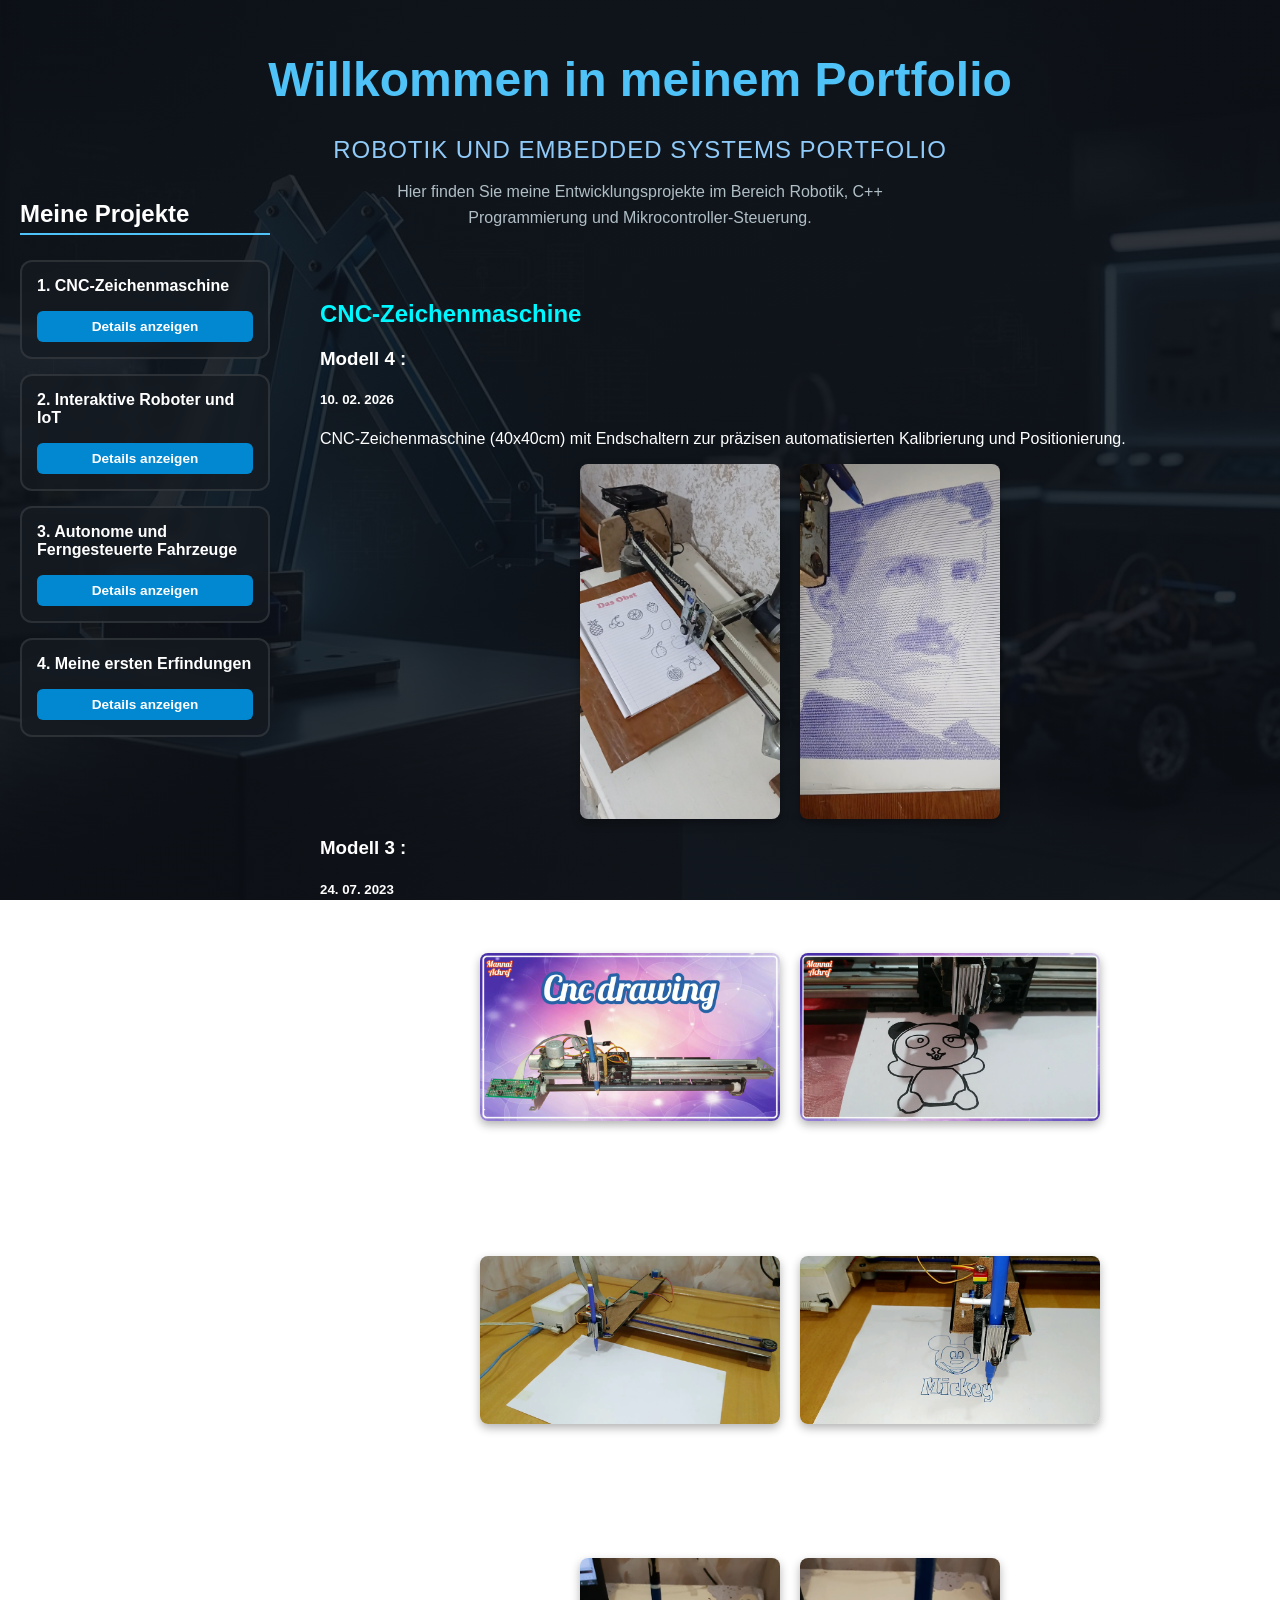
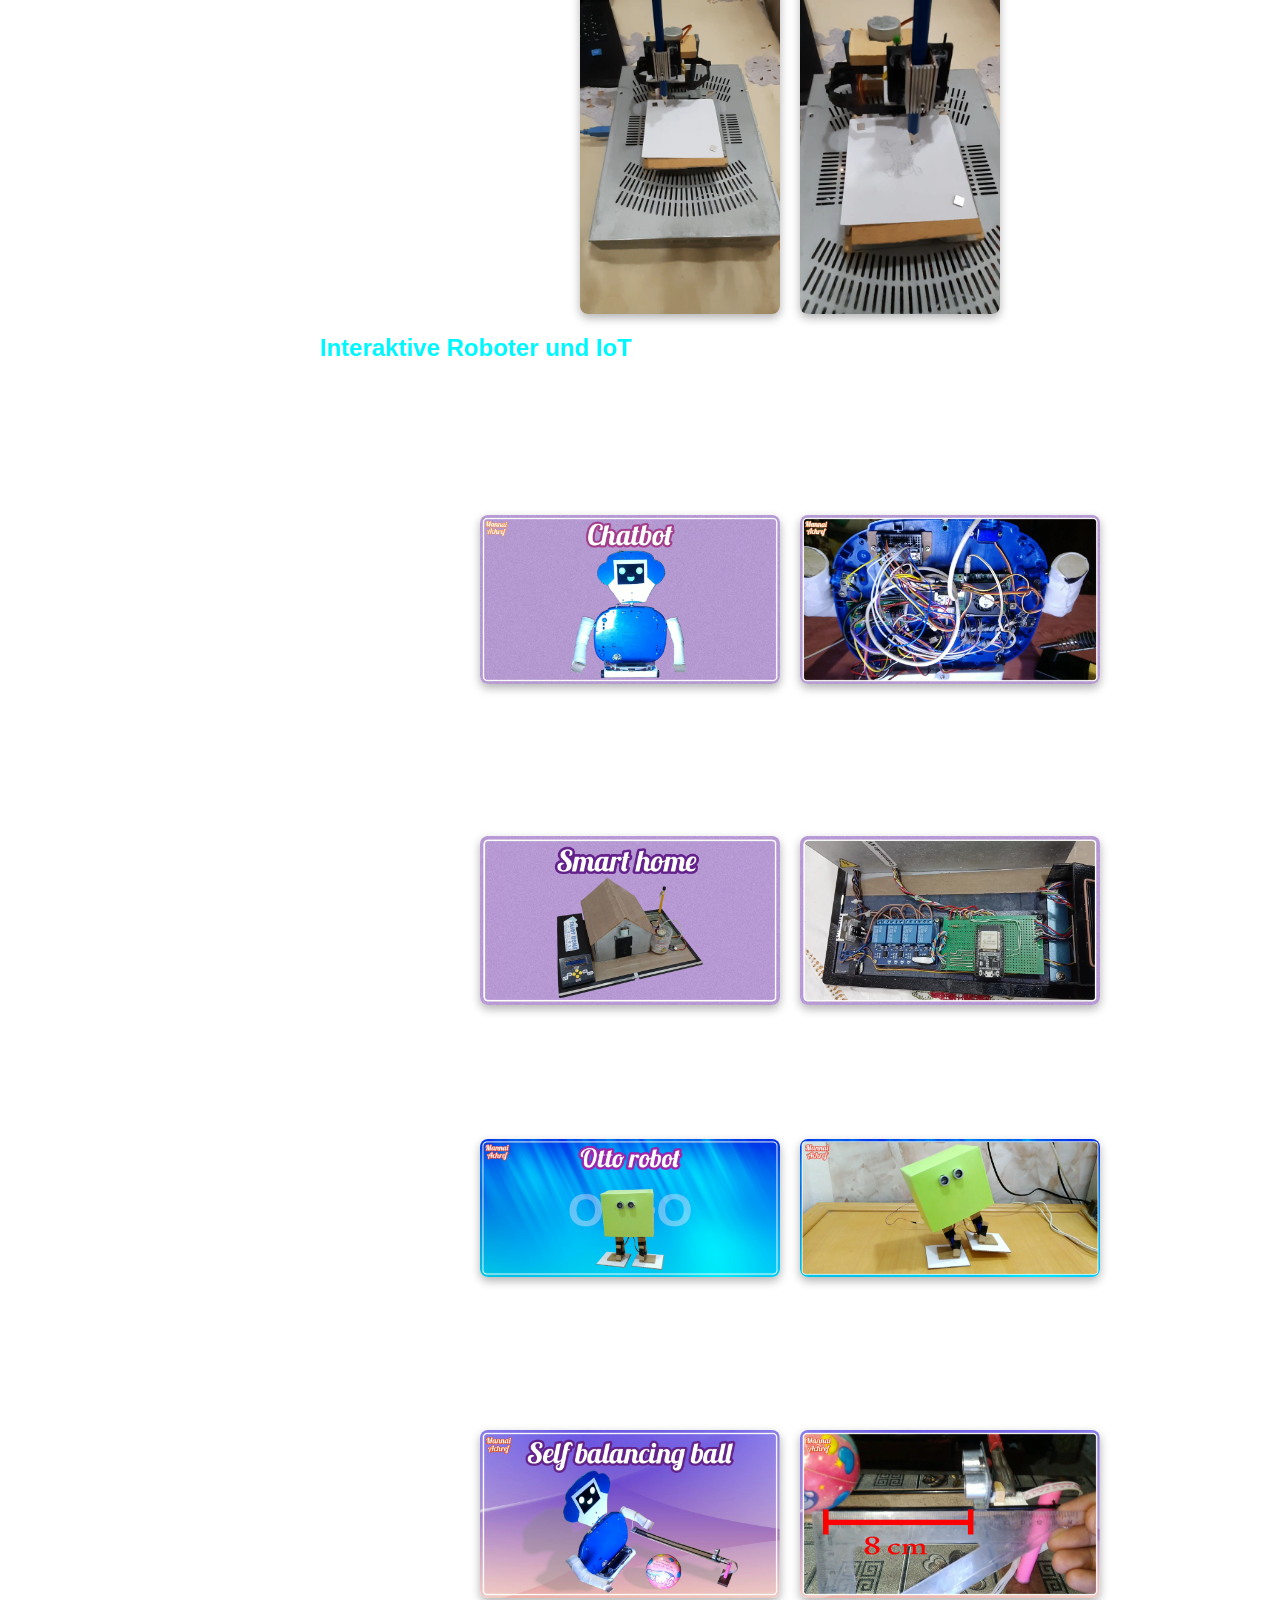
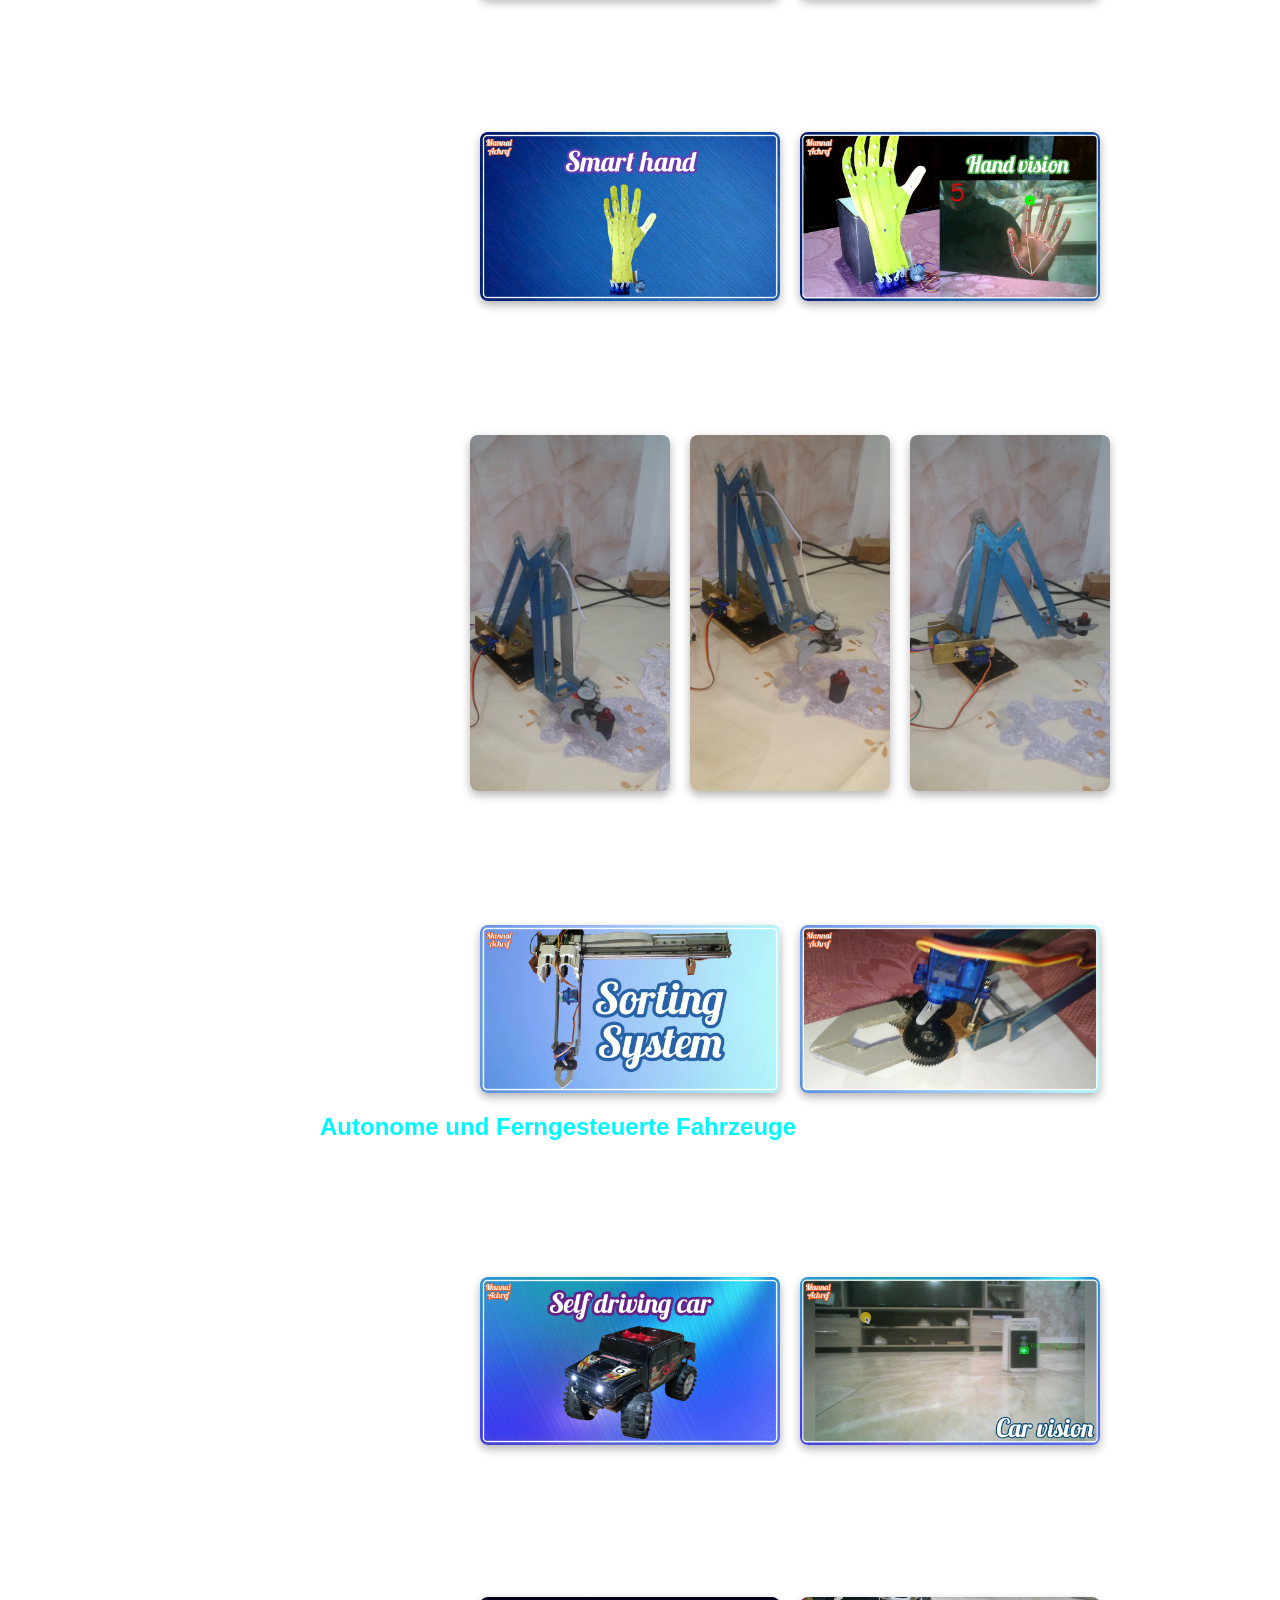
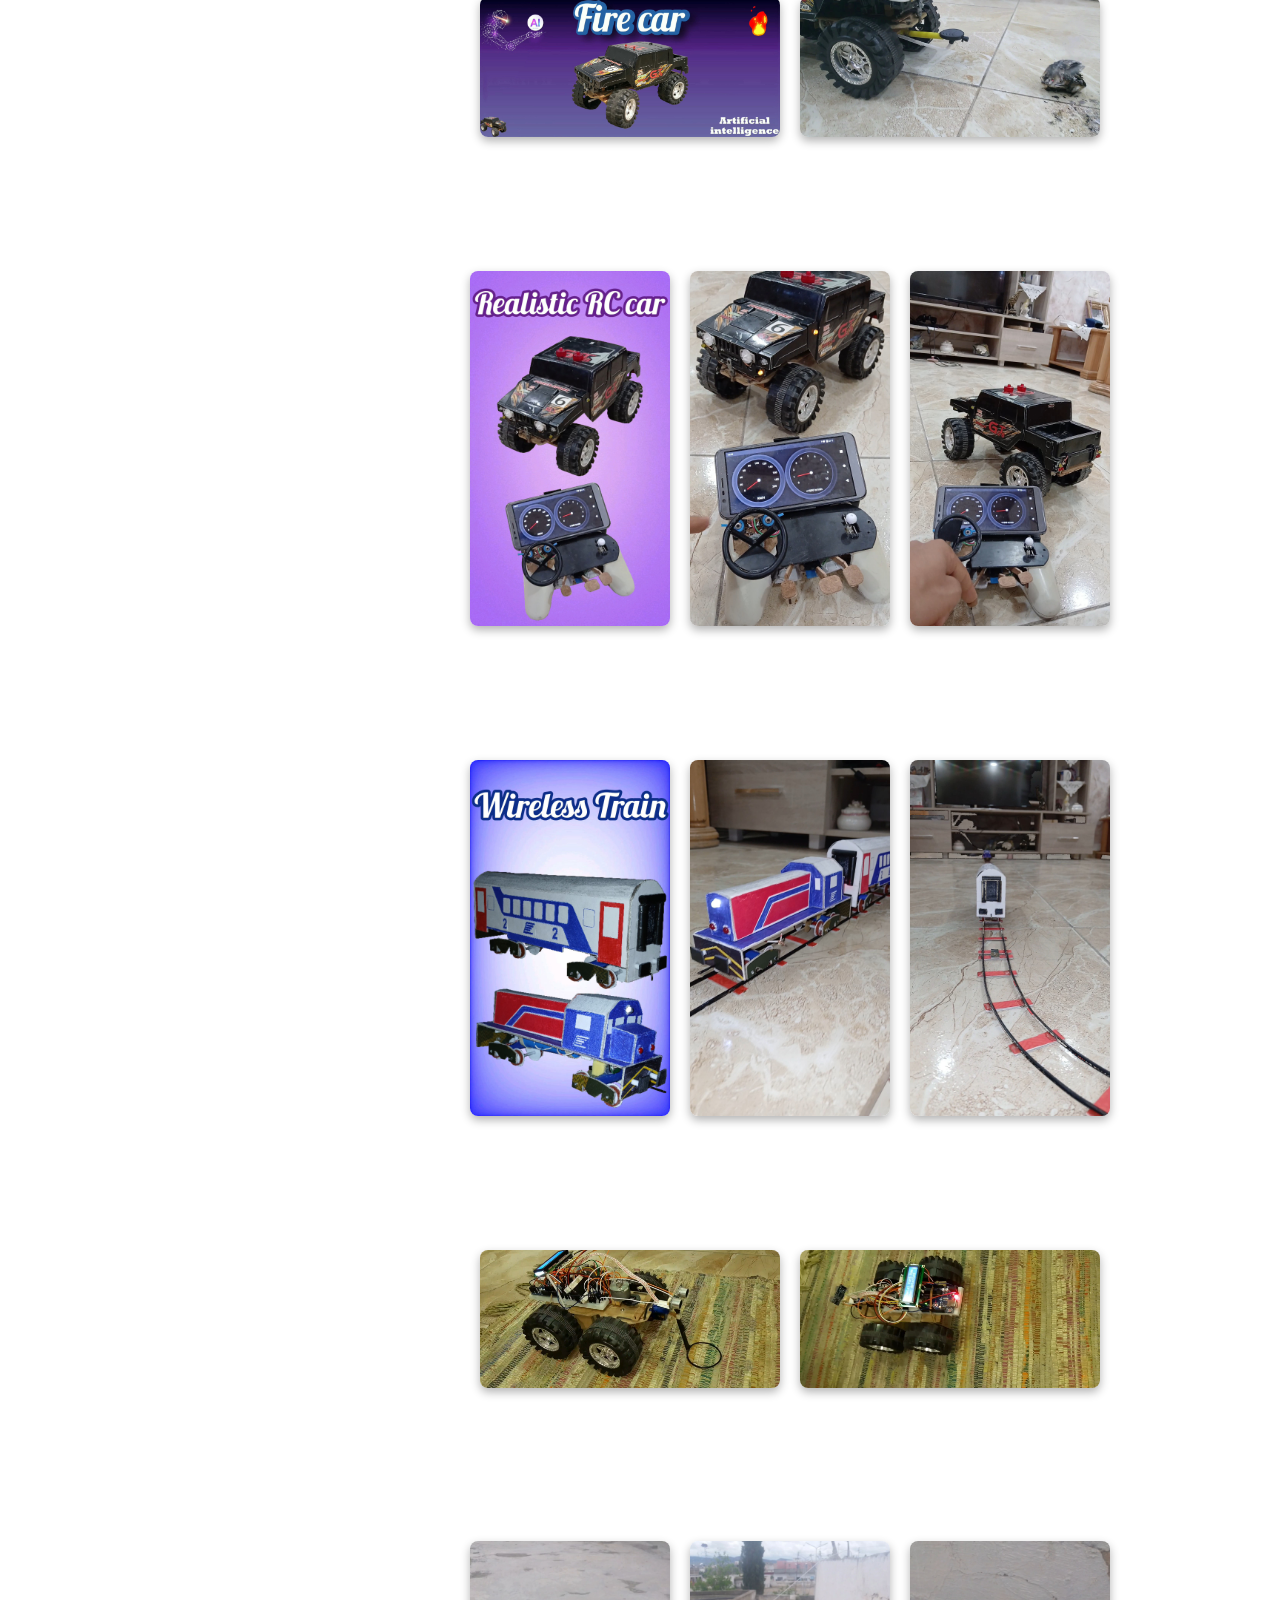
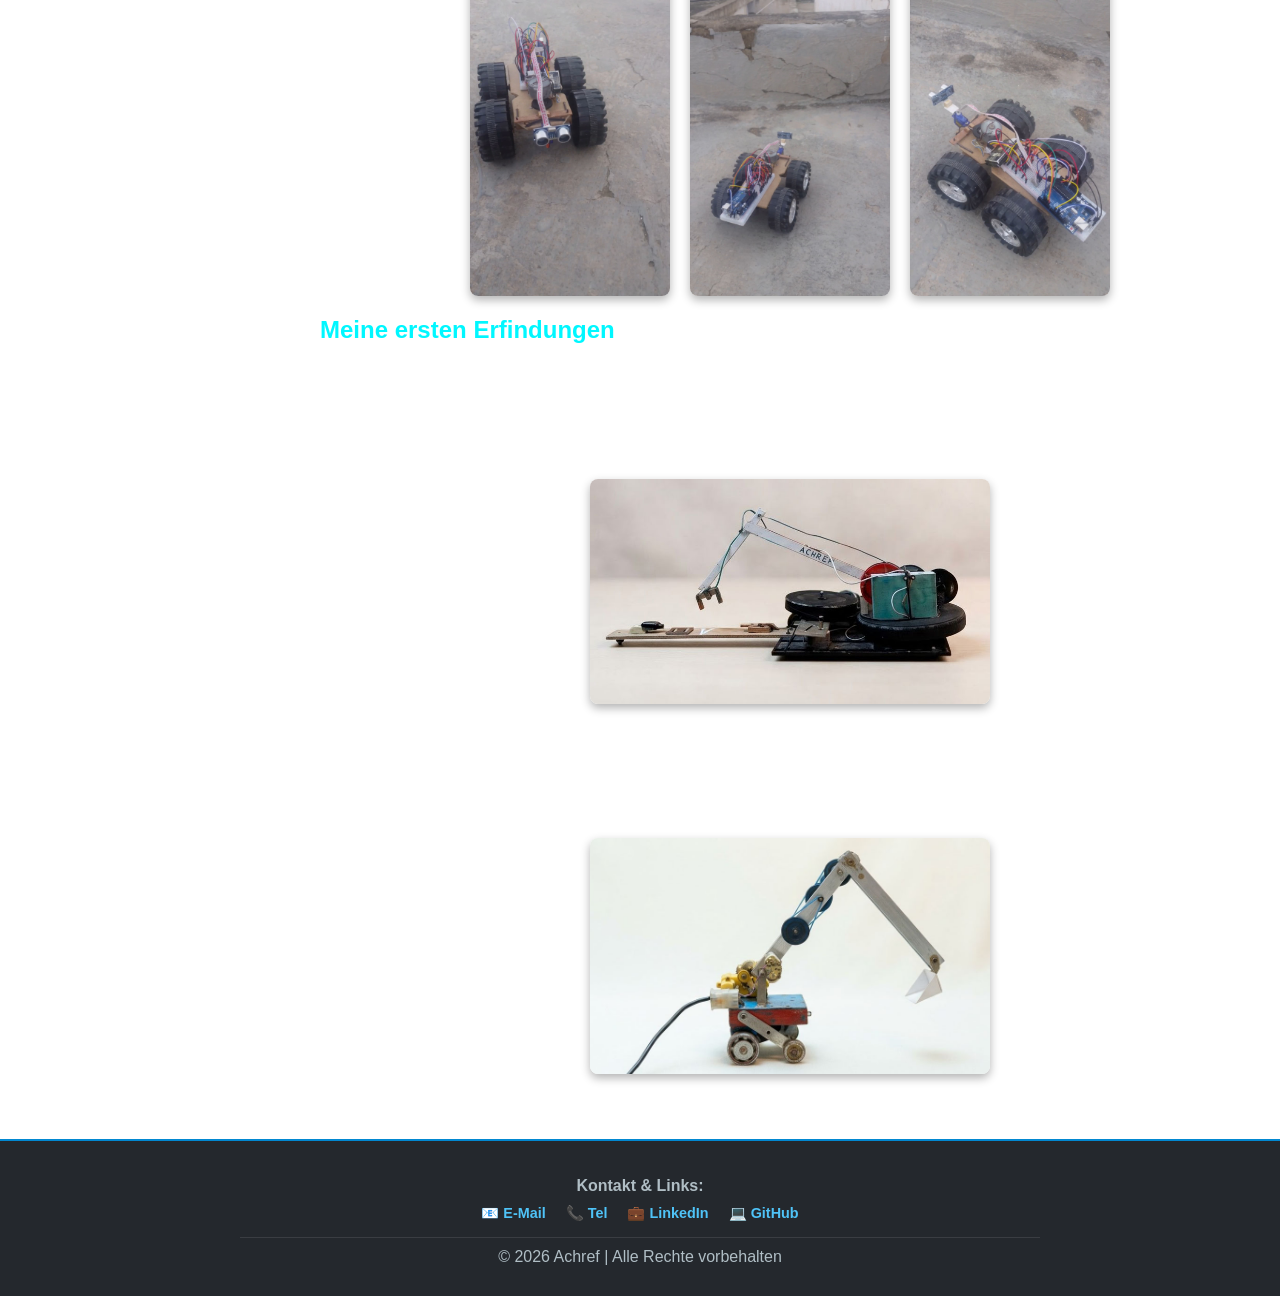
==== commit 12245d7c: "Initial files" ====
--- a/index.html
+++ b/index.html
@@ -4,7 +4,7 @@
         <meta charset="UTF-8">
         <meta name="viewport" content="width=device-width, initial-scale=1.0">
         <title>Achref | Robotik-Projekte & Portfolio</title>
-        <link rel="icon" type="image/png" href="logo.png">
+        <link rel="icon" type="image/png" href="background/logo.webp">
         <link rel="stylesheet" href="style.css">
     </head>
 
--- a/style.css
+++ b/style.css
@@ -10,20 +10,20 @@
 }
 
 body.home-page {
-    background-image: linear-gradient(rgba(13, 17, 23, 0.85), rgba(13, 17, 23, 0.85)), url('background.jpg');
+    background-image: linear-gradient(rgba(13, 17, 23, 0.85), rgba(13, 17, 23, 0.85)), url('background/background.webp');
 }
 
 body.inner-page1 {
-    background-image: linear-gradient(rgba(56, 54, 165, 0.8), rgba(255, 255, 255, 0.8)), url('background_1.jpg');
+    background-image: linear-gradient(rgba(56, 54, 165, 0.8), rgba(255, 255, 255, 0.8)), url('background/background_1.webp');
 }
 body.inner-page2 {
-    background-image: linear-gradient(rgba(56, 54, 165, 0.8), rgba(255, 255, 255, 0.8)), url('background_2.jpg');
+    background-image: linear-gradient(rgba(56, 54, 165, 0.8), rgba(255, 255, 255, 0.8)), url('background/background_2.webp');
 }
 body.inner-page3 {
-    background-image: linear-gradient(rgba(56, 54, 165, 0.8), rgba(255, 255, 255, 0.8)), url('background_3.jpg');
+    background-image: linear-gradient(rgba(56, 54, 165, 0.8), rgba(255, 255, 255, 0.8)), url('background/background_3.webp');
 }
 body.inner-page4 {
-    background-image: linear-gradient(rgba(56, 54, 165, 0.8), rgba(255, 255, 255, 0.8)), url('background_4.jpg');
+    background-image: linear-gradient(rgba(56, 54, 165, 0.8), rgba(255, 255, 255, 0.8)), url('background/background_4.webp');
 }
 
 body.inner-page1 h2,
@@ -139,6 +139,21 @@
     padding-bottom: 5px;
 }
 
+.write {
+    text-align: justify;
+    line-height: 1.6;
+    font-size: 0.95rem;
+    color: #333333;
+}
+
+.pro-divider{
+    border: none;
+    height: 3px;
+    background: linear-gradient(90deg, rgba(255, 255, 255,0) 0%, rgba(0, 255, 255, 0.5) 50%, rgba(255, 255, 255,0) 100%);
+    margin: 40px auto;
+    width: 100%;
+}
+
 .projects-grid {
     display: flex;
     flex-direction: column;
@@ -212,7 +227,7 @@
 
 .video-container {
     width: 100%;
-    max-width: 380px;
+    max-width: 450px;
     margin: 20px auto;
     aspect-ratio: 16 / 9;
     overflow: hidden;
@@ -233,9 +248,39 @@
     display: flex;
     justify-content: center;
     align-items: center;
-    gap: 5px; /* المسافة بين الفيديوين */
-    flex-wrap: wrap; /* لكي ينزل الفيديو للأسفل تلقائياً على الشاشات الصغيرة والهواتف */
+    gap: 5px;
+    flex-wrap: wrap;
     margin: 20px 0;
+}
+
+.videos-row-vertical {
+    display: flex;
+    justify-content: center;
+    align-items: center;
+    gap: 30px;
+    flex-wrap: wrap;
+    margin-left: auto;
+    margin-right: auto;
+    width: fit-content;
+}
+
+.video-container-vertical {
+    width: 100%;
+    max-width: 200px;
+    margin: 20px auto;
+    aspect-ratio: 9 / 16;
+    overflow: hidden;
+    border-radius: 12px;
+    box-shadow: 0 4px 15px rgba(0, 0, 0, 0.5);
+    border: 2px solid rgba(255, 255, 255, 0.1);
+}
+
+.video-container-vertical iframe {
+    top: 0;
+    left: 0;
+    width: 100%;
+    height: 100%;
+    border-radius: 12px;
 }
 
 footer {
@@ -345,4 +390,4 @@
     .project-gallery img {
         width: 100%;
     }
-}
+}
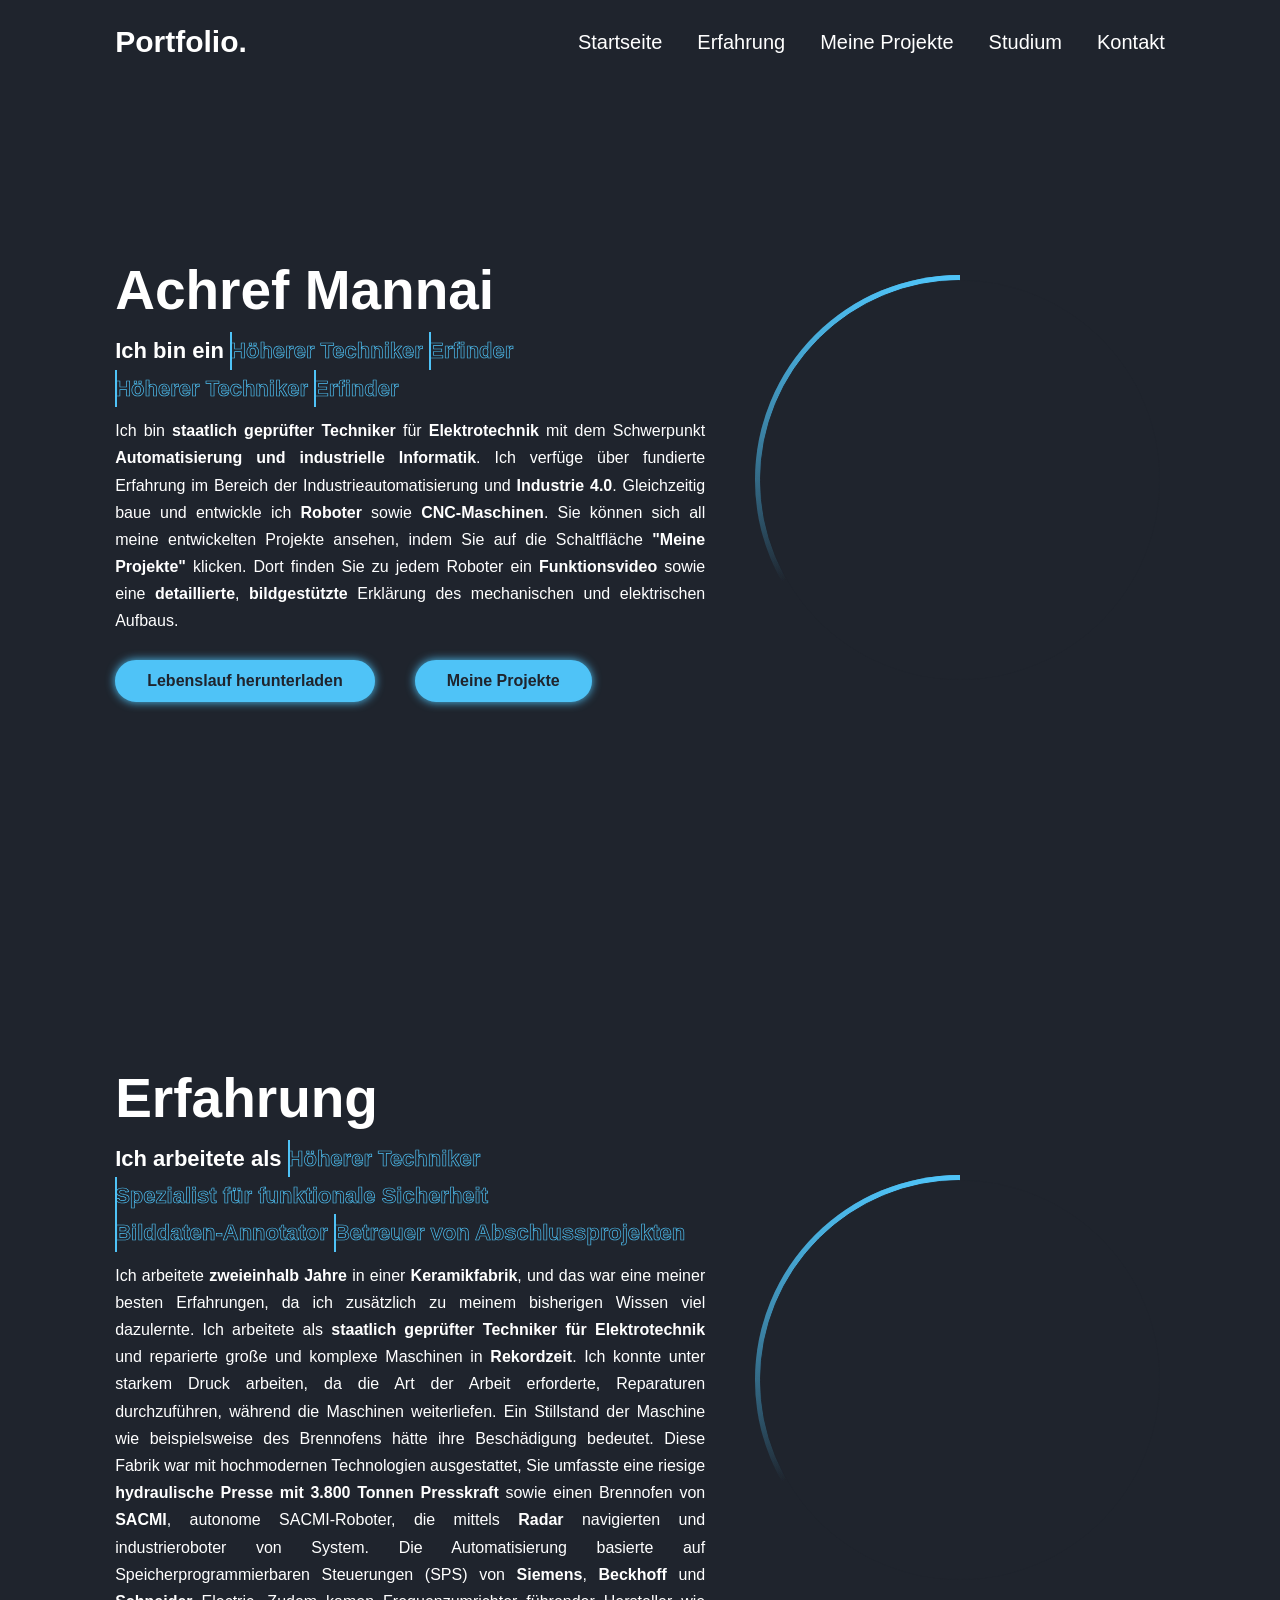
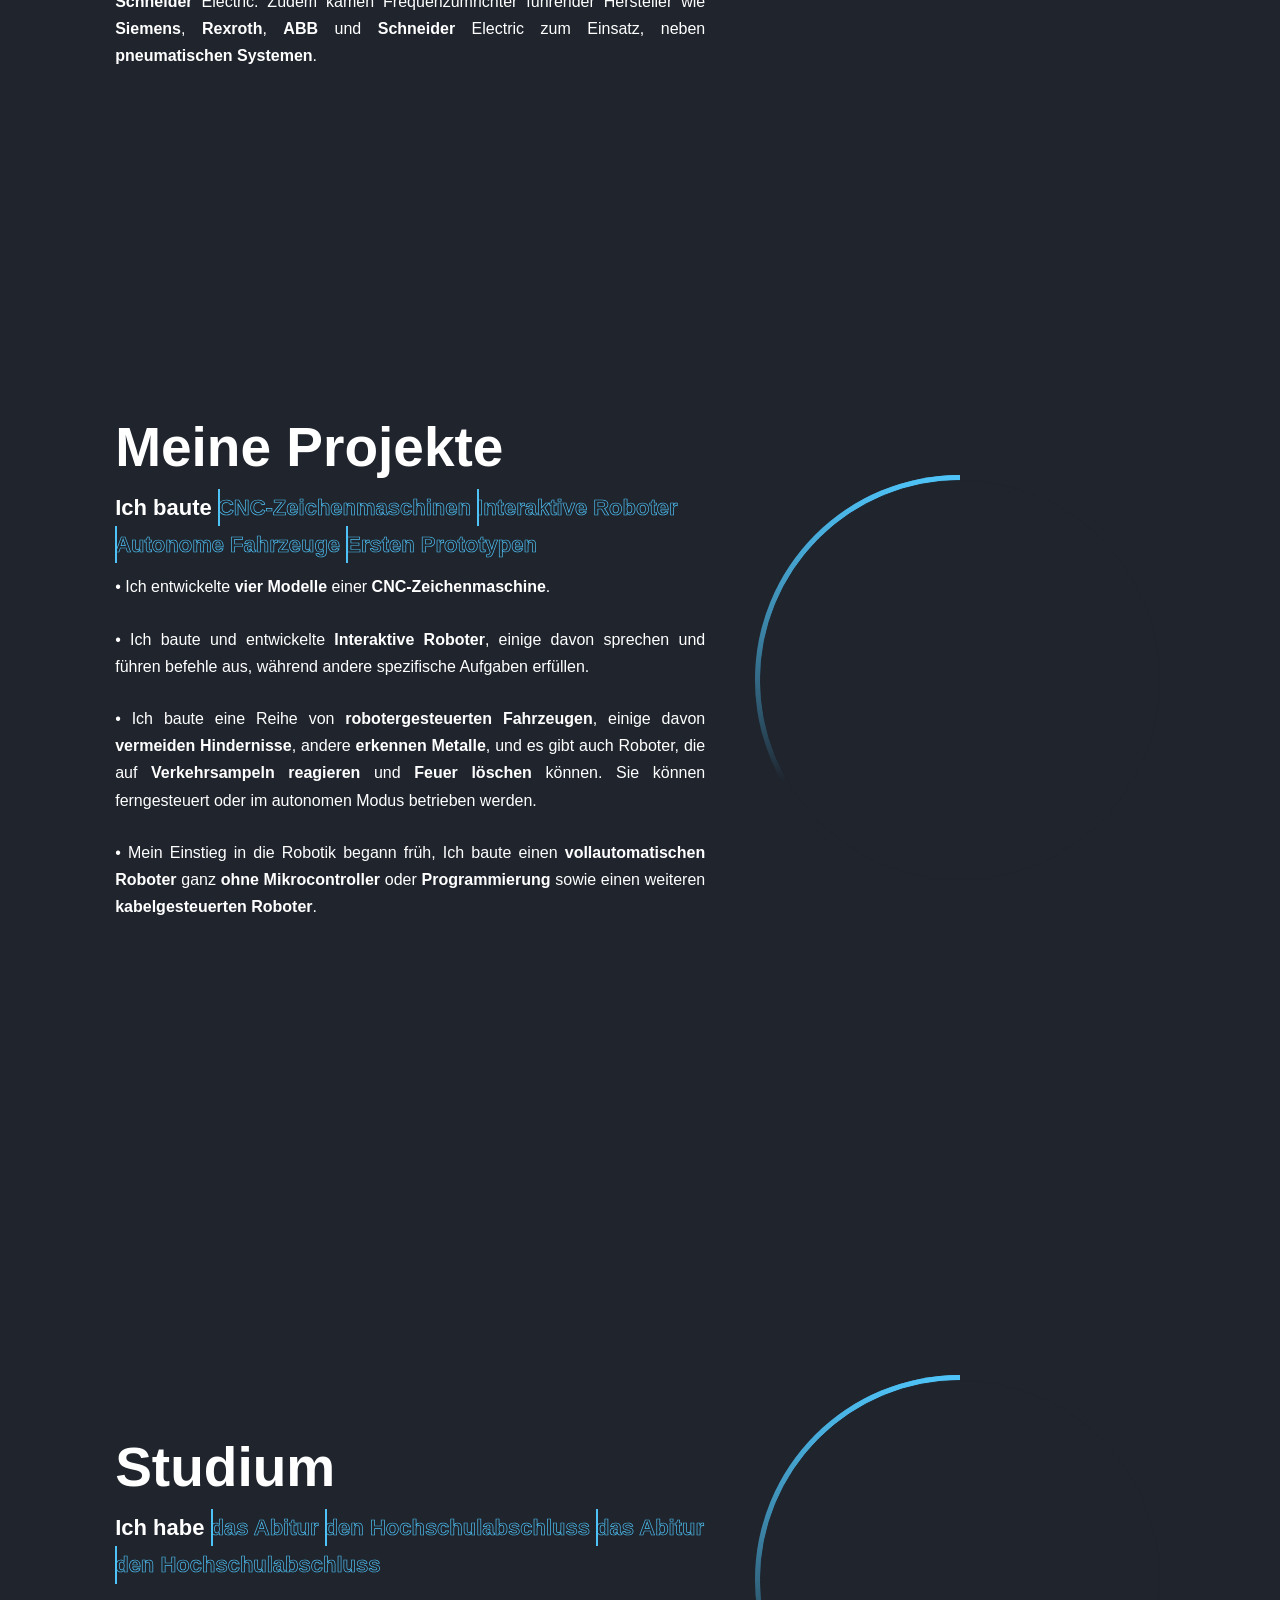
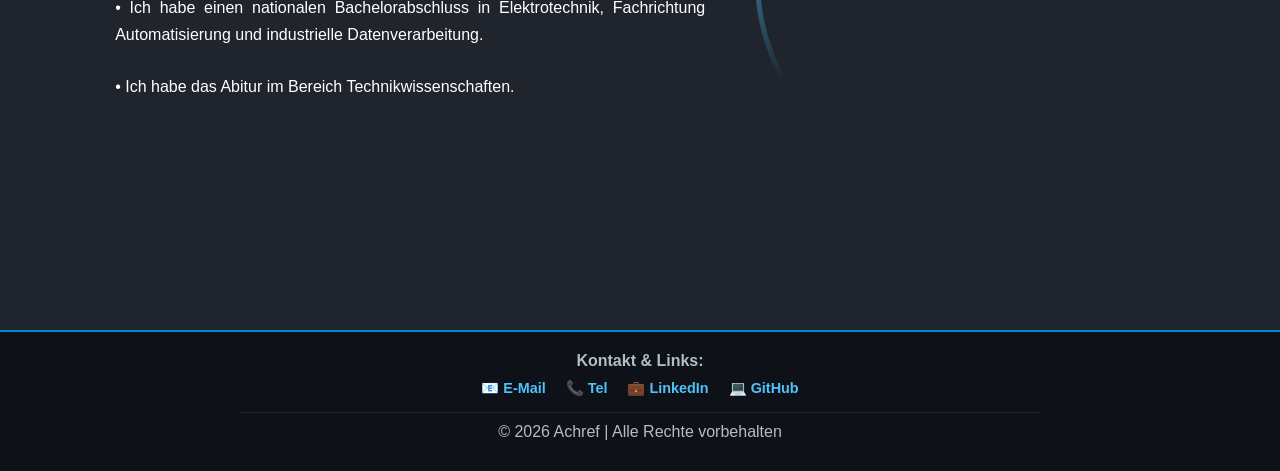
==== commit 5f05afd7: "Add files via upload" ====
--- a/index.html
+++ b/index.html
@@ -5,214 +5,151 @@
         <meta name="viewport" content="width=device-width, initial-scale=1.0">
         <title>Achref | Robotik-Projekte & Portfolio</title>
         <link rel="icon" type="image/png" href="background/logo.webp">
-        <link rel="stylesheet" href="style.css">
+        <link href='https//:unpkg.com/boxicons@2.1.4/css/boxicons.min.css' rel='stylesheet'>
+        <link rel="stylesheet" href="style1.css">
     </head>
 
-    <body class="home-page">
-        <header class="hero">
-            <div class="brand-container">
-                <h1>Willkommen in meinem Portfolio</h1>
-            </div>
-            <p class="subtitle">Robotik und Embedded Systems Portfolio</p>
-            <p class="description">
-            Hier finden Sie meine Entwicklungsprojekte im Bereich Robotik, C++ Programmierung und Mikrocontroller-Steuerung.
-            </p>
-        </header>
+    <body>
+        <nav class="navbar">
+            <a href="#" class="logo">Portfolio.</a>
+            <ul>
+                <li><a href="#home">Startseite</a></li>
+                <li><a href="#erfahrung">Erfahrung</a></li>
+                <li><a href="#portfolio">Meine Projekte</a></li>
+                <li><a href="#studium">Studium</a></li>
+                <li><a href="#kontakt">Kontakt</a></li>
+            </ul>
+        </nav>
 
-        <main>
-            <div class="home-project">
-                <h2>CNC-Zeichenmaschine</h2>
-                <h3>Modell 4 :</h3>
-                <h5>10. 02. 2026</h5>
-                <p>CNC-Zeichenmaschine (40x40cm) mit Endschaltern 
-                    zur präzisen automatisierten Kalibrierung und Positionierung.</p>
-                <div class="project-gallery">
-                    <img src="photo_proj/cnc4_1.webp" alt="Cnc - Modell 4" width="200">
-                    <img src="photo_proj/cnc4_2.webp" alt="Cnc - Modell 4" width="200">
-                </div>
-                <h3>Modell 3 :</h3>
-                <h5>24. 07. 2023</h5>
-                <p>Optimierte CNC-Zeichenmaschine mit erweiter Struktur für höhere Stabilität und Genauigkeit.</p>
-                <div class="project-gallery">
-                    <img src="photo_proj/cnc3_1.webp" alt="Cnc - Modell 3" width="300">
-                    <img src="photo_proj/cnc3_2.webp" alt="Cnc - Modell 3" width="300">
-                </div>
-                <h3>Modell 2 :</h3>
-                <h5>02. 03. 2021</h5>
-                <p>Erweiterter Prototyp zur Validierung vergrößerter Arbeitsbereiche und mechanischer Bewegungsachsen.</p>
-                <div class="project-gallery">
-                    <img src="photo_proj/cnc2_1.webp" alt="Cnc - Modell 2" width="300">
-                    <img src="photo_proj/cnc2_2.webp" alt="Cnc - Modell 2" width="300">
-                </div>
-                <h3>Modell 1 :</h3>
-                <h5>21. 08. 2020</h5>
-                <p>Kompakter Prototyp zur Erprobung der grundlegenden Ansteuerung und x-y-Achsenmechanik.</p>
-                <div class="project-gallery">
-                    <img src="photo_proj/cnc1_1.webp" alt="Cnc - Modell 1" width="200">
-                    <img src="photo_proj/cnc1_2.webp" alt="Cnc - Modell 1" width="200">
-                </div>
+        <div class="bars-animation">
+            <div class="bar" style="--i:6;"></div>
+            <div class="bar" style="--i:5;"></div>
+            <div class="bar" style="--i:4;"></div>
+            <div class="bar" style="--i:3;"></div>
+            <div class="bar" style="--i:2;"></div>
+            <div class="bar" style="--i:1;"></div>
+        </div>
 
-                <h2>Interaktive Roboter und IoT</h2>
-                <h3>Assistenzroboter :</h3>
-                <h5>08. 11. 2026</h5>
-                <p>Interaktive Assistenzroboter mit Sprachsteuerung zur Beantwortung 
-                    von Fragen und zur Ausführung dynamischer Bewegungen wie Gehen sowie Kopf und Armsteuerung.</p>
-                <div class="project-gallery">
-                    <img src="photo_proj/chat_1.webp" alt="Assistenzroboter" width="300">
-                    <img src="photo_proj/chat_2.webp" alt="Assistenzroboter" width="300">
-                </div>
-                <h3>Intelligentes Haus :</h3>
-                <h5>18. 12. 2024</h5>
-                <p>Entwicklung eines Smart-Home-Systems zur automatisierten Steuerung 
-                    und Überwachung von Haushaltsfunktionen über IoT-Technologie.</p>
-                <div class="project-gallery">
-                    <img src="photo_proj/smart_h_1.webp" alt="Intelligentes Haus" width="300">
-                    <img src="photo_proj/smart_h_2.webp" alt="Intelligentes Haus" width="300">
-                </div>
-                <h3>OTTO-Roboter :</h3>
-                <h5>01. 01. 2022</h5>
-                <p>Kompakter bipedaler OTTO-Roboter mit Ultraschallsensoren 
-                    zum autonomen Gehen und zur dynamischen Hindernisvermeidung.</p>
-                <div class="project-gallery">
-                    <img src="photo_proj/otto_1.webp" alt="OTTO-Roboter" width="300">
-                    <img src="photo_proj/otto_2.webp" alt="OTTO-Roboter" width="300">
-                </div>
-                <h3>Selbstbalancierender Roboter :</h3>
-                <h5>06. 05. 2023</h5>
-                <p>Entwicklung eines Roboter-Balanciersystems mit PID-Regelung 
-                    zur präzisen Stabilisierung einer Kugel auf einer vorgegebenen Position.</p>
-                <div class="project-gallery">
-                    <img src="photo_proj/pid_1.webp" alt="Selbstbalancierender Roboter" width="300">
-                    <img src="photo_proj/pid_2.webp" alt="Selbstbalancierender Roboter" width="300">
-                </div>
-                <h3>Intelligente Hand :</h3>
-                <h5>06. 10. 2022</h5>
-                <p>Entwicklung einer Interaktiven Roboterhand mit kamerabasirter 
-                    Handverfolgung zur Nachahmung von Handbewegungen in Echtzeit.</p>
-                <div class="project-gallery">
-                    <img src="photo_proj/hand_1.webp" alt="Intelligente Hand" width="300">
-                    <img src="photo_proj/hand_2.webp" alt="Intelligente Hand" width="300">
-                </div>
-                <h3>Roboterarm :</h3>
-                <h5>14. 07. 2020</h5>
-                <p>Entwicklung eines steuerbaren Roboterarms mit Unterstütsung 
-                    für manuelle Steuerung und automatische Ablaufprogrammierung.</p>
-                <div class="project-gallery">
-                    <img src="photo_proj/arm_1.webp" alt="Roboterarm" width="200">
-                    <img src="photo_proj/arm_2.webp" alt="Roboterarm" width="200">
-                    <img src="photo_proj/arm_3.webp" alt="Roboterarm" width="200">
-                </div>
-                <h3>Sortiersystem :</h3>
-                <h5>11. 07. 2023</h5>
-                <p>Automatisiertes Sortiersystem zur kamerabasierten Farberkennung 
-                    und Präzisionssortierung von Objekten in Echtzeit.</p>
-                <div class="project-gallery">
-                    <img src="photo_proj/sort_1.webp" alt="Sortiersystem" width="300">
-                    <img src="photo_proj/sort_2.webp" alt="Sortiersystem" width="300">
-                </div>
-                <h2>Autonome und Ferngesteuerte Fahrzeuge</h2>
-                <h3>Autonomes Fahrzeug :</h3>
-                <h5>19. 07. 2022</h5>
-                <p>Ein Intelligentes Modellauto mit Kamera, das Ampelfarben erkennt, 
-                    es fährt bei Grün automatisch los und stoppt bei Rot.</p>
-                <div class="project-gallery">
-                    <img src="photo_proj/self_car_1.webp" alt="Autonomes Fahrzeug" width="300">
-                    <img src="photo_proj/self_car_2.webp" alt="Autonomes Fahrzeug" width="300">
-                </div>
-                <h3>Feuerwehrfahrzeug :</h3>
-                <h5>26. 06. 2021</h5>
-                <p>Ein Intelligentes Fahrzeug mit einer Kamera, das Feuer automatisch erkennt. Wenn es Feuer sieht, 
-                    fährt es dorthin, pumpt Wasser und löscht den Brand. Gleichzeitig schickt es eine E-Mail als Benachrichtigung.</p>
-                <div class="project-gallery">
-                    <img src="photo_proj/fire_car_1.webp" alt="Feuerwehrfahrzeug" width="300">
-                    <img src="photo_proj/fire_car_2.webp" alt="Feuerwehrfahrzeug" width="300">
-                </div>
-                <h3>Fahrzeug mit Echtzeitsteurung :</h3>
-                <h5>06. 08. 2025</h5>
-                <p>Entwicklung eines ferngesteuerten RC-Fahrzeugs mit realistischem 
-                    Echtzeit-Cockpit-Bedienelement und Telemetrie-Anzeige.</p>
-                <div class="project-gallery">
-                    <img src="photo_proj/real_car_1.webp" alt="Fahrzeug mit Echtzeitsteurung" width="200">
-                    <img src="photo_proj/real_car_2.webp" alt="Fahrzeug mit Echtzeitsteurung" width="200">
-                    <img src="photo_proj/real_car_3.webp" alt="Fahrzeug mit Echtzeitsteurung" width="200">
-                </div>
-                <h3>Ferngesteuerter Zug :</h3>
-                <h5>07. 08. 2026</h5>
-                <p>Entwicklung eines drahtlos ferngesteuerten Modellzugs 
-                    zur präzisen Geschwindigkeits- und Richtungssteuerung auf Schienen.</p>
-                <div class="project-gallery">
-                    <img src="photo_proj/zug_1.webp" alt="Ferngesteuerter Zug" width="200">
-                    <img src="photo_proj/zug_2.webp" alt="Ferngesteuerter Zug" width="200">
-                    <img src="photo_proj/zug_3.webp" alt="Ferngesteuerter Zug" width="200">
-                </div>
-                <h3>Metalldetektor :</h3>
-                <h5>19. 06. 2020</h5>
-                <p>Entwicklung eines mobilen Roboters mit integriertem Suchsensor 
-                    zur autonomen Erkennung und Lokalisierung von Metallobjekten.</p>
-                <div class="project-gallery">
-                    <img src="photo_proj/metal_1.webp" alt="Metalldetektor" width="300">
-                    <img src="photo_proj/metal_2.webp" alt="Metalldetektor" width="300">
-                </div>
-                <h3>Hindernisdetektor :</h3>
-                <h5>03. 04. 2020</h5>
-                <p>Entwicklung eines autonomen mobilen Roboters mit Ultraschallsensoren 
-                    zur Echtzeit-Hinderniserkennung und automatischen Ausweichsteuerung.</p>
-                <div class="project-gallery">
-                    <img src="photo_proj/detekt_1.webp" alt="Hindernisdetektor" width="200">
-                    <img src="photo_proj/detekt_2.webp" alt="Hindernisdetektor" width="200">
-                    <img src="photo_proj/detekt_3.webp" alt="Hindernisdetektor" width="200">
-                </div>
-
-                <h2>Meine ersten Erfindungen</h2>
-                <h3>Magnetkran :</h3>
-                <h5>27. 03. 2017</h5>
-                <p>Ein automatischer Magnetkran, der Metall ohne Mikrocontroller hebt und transportiert.</p>
-                <div class="project-gallery">
-                    <img src="photo_proj/magnetkran.webp" alt="Magnetkran" width="400">
-                </div>
-
-                <h3>Bagger :</h3>
-                <h5>27. 03. 2017</h5>
-                <p>Prototyp eines kabelgesteuerten Bagger-Modells zur Ausführung von Hebe- und Baggermechanismen.</p>
-                <div class="project-gallery">
-                    <img src="photo_proj/bagger.webp" alt="Bagger" width="400">
-                </div>
-                
-            </div>
-            <div class="projects-container">
-                <h2>Meine Projekte</h2>
-                <div class="projects-grid">
-
-                    <div class="project-card">
-                        <h3>1. CNC-Zeichenmaschine</h3>
-                        <a href="project1.html" class="btn">Details anzeigen</a>
-                    </div>
-
-                    <div class="project-card">
-                        <h3>2. Interaktive Roboter und IoT</h3>
-                        <a href="project2.html" class="btn">Details anzeigen</a>
-                    </div>
-
-                    <div class="project-card">
-                        <h3>3. Autonome und Ferngesteuerte Fahrzeuge</h3>
-                        <a href="project3.html" class="btn">Details anzeigen</a>
-                    </div>
-
-                    <div class="project-card">
-                        <h3>4. Meine ersten Erfindungen</h3>
-                        <a href="project4.html" class="btn">Details anzeigen</a>
-                    </div>
-
+        <section id="home" class="home">
+            <div class="home-info">
+                <h1>Achref Mannai</h1>
+                <h2>Ich bin ein
+                    <span style="--i:4;" data-text="Höherer Techniker">Höherer Techniker</span>
+                    <span style="--i:3;" data-text="Erfinder">Erfinder</span>
+                    <span style="--i:2;" data-text="Höherer Techniker">Höherer Techniker</span>
+                    <span style="--i:1;" data-text="Erfinder">Erfinder</span>
+                </h2>
+                <p>Ich bin <strong>staatlich geprüfter Techniker</strong> für <strong>Elektrotechnik</strong> mit dem 
+                    Schwerpunkt <strong>Automatisierung und industrielle Informatik</strong>. Ich verfüge über 
+                    fundierte Erfahrung im Bereich der Industrieautomatisierung und <strong>Industrie 4.0</strong>. 
+                    Gleichzeitig baue und entwickle ich <strong>Roboter</strong> sowie <strong>CNC-Maschinen</strong>. 
+                    Sie können sich all meine entwickelten Projekte ansehen, indem Sie auf die Schaltfläche 
+                    <strong>"Meine Projekte"</strong> klicken. Dort finden Sie zu jedem Roboter ein 
+                    <strong>Funktionsvideo</strong> sowie eine <strong>detaillierte</strong>, <strong>bildgestützte</strong> 
+                    Erklärung des mechanischen und elektrischen Aufbaus.</p>
+                <div class="btn-sci">
+                    <a href="#" class="btn">Lebenslauf herunterladen</a>
+                    <a href="project0.html" class="btn">Meine Projekte</a>
                 </div>
             </div>
-        </main>
-<!--
-        <footer>
-        <p>© 2026 Achref | Alle Rechte vorbehalten</p>
-        </footer>
--->
 
-        <footer>
+            <div class="home-img">
+                <div class="img-box">
+                    <div class="img-item">
+                        <img src="portfolio/home.webp" alt="">
+                    </div>
+                </div>
+            </div>
+        </section>
+
+        <section id="erfahrung" class="home">
+            <div class="home-info">
+                <h1>Erfahrung</h1>
+                <h2>Ich arbeitete als 
+                    <span style="--i:4;" data-text="Höherer Techniker">Höherer Techniker</span>
+                    <span style="--i:3;" data-text="Spezialist für funktionale Sicherheit">Spezialist für funktionale Sicherheit</span>
+                    <span style="--i:2;" data-text="Bilddaten-Annotator">Bilddaten-Annotator</span>
+                    <span style="--i:1;" data-text="Betreuer von Abschlussprojekten">Betreuer von Abschlussprojekten</span>
+                </h2>
+                <p>Ich arbeitete <strong>zweieinhalb Jahre</strong> in einer <strong>Keramikfabrik</strong>, und das war 
+                    eine meiner besten Erfahrungen, da ich zusätzlich zu meinem bisherigen Wissen viel dazulernte. 
+                    Ich arbeitete als <strong>staatlich geprüfter Techniker für Elektrotechnik</strong> und reparierte 
+                    große und komplexe Maschinen in <strong>Rekordzeit</strong>. Ich konnte unter starkem Druck arbeiten, 
+                    da die Art der Arbeit erforderte, Reparaturen durchzuführen, während die Maschinen weiterliefen. 
+                    Ein Stillstand der Maschine wie beispielsweise des Brennofens hätte ihre Beschädigung bedeutet.
+                    Diese Fabrik war mit hochmodernen Technologien ausgestattet, Sie umfasste eine riesige 
+                    <strong>hydraulische Presse mit 3.800 Tonnen Presskraft</strong> sowie einen Brennofen von 
+                    <strong>SACMI</strong>, autonome SACMI-Roboter, die mittels <strong>Radar</strong> navigierten 
+                    und industrieroboter von System. Die Automatisierung basierte auf Speicherprogrammierbaren 
+                    Steuerungen (SPS) von <strong>Siemens</strong>, <strong>Beckhoff</strong> und 
+                    <strong>Schneider</strong> Electric. Zudem kamen Frequenzumrichter führender Hersteller wie 
+                    <strong>Siemens</strong>, <strong>Rexroth</strong>, <strong>ABB</strong> und <strong>Schneider</strong> 
+                    Electric zum Einsatz, neben <strong>pneumatischen Systemen</strong>.</p>
+            </div>
+
+            <div class="home-img">
+                <div class="img-box">
+                    <div class="img-item">
+                        <img src="portfolio/erfahrung.webp" alt="">
+                    </div>
+                </div>
+            </div>
+        </section>
+
+        <section id="portfolio" class="home">
+            <div class="home-info">
+                <h1>Meine Projekte</h1>
+                <h2>Ich baute 
+                    <span style="--i:4;" data-text="CNC-Zeichenmaschinen">CNC-Zeichenmaschinen</span>
+                    <span style="--i:3;" data-text="Interaktive Roboter">Interaktive Roboter</span>
+                    <span style="--i:2;" data-text="Autonome Fahrzeuge">Autonome Fahrzeuge</span>
+                    <span style="--i:1;" data-text="Ersten Prototypen">Ersten Prototypen</span>
+                </h2>
+                <p>&bull; Ich entwickelte <strong>vier Modelle</strong> einer <strong>CNC-Zeichenmaschine</strong>.</p>
+                <p>&bull; Ich baute und entwickelte <strong>Interaktive Roboter</strong>, einige davon sprechen und führen
+                    befehle aus, während andere spezifische Aufgaben erfüllen.</p>
+                <p>&bull; ​Ich baute eine Reihe von <strong>robotergesteuerten Fahrzeugen</strong>, einige davon 
+                    <strong>vermeiden Hindernisse</strong>, andere <strong>erkennen Metalle</strong>, und es gibt 
+                    auch Roboter, die auf <strong>Verkehrsampeln reagieren</strong> und <strong>Feuer löschen</strong> 
+                    können. Sie können ferngesteuert oder im autonomen Modus betrieben werden.</p>
+                <p>&bull; Mein Einstieg in die Robotik begann früh, Ich baute einen <strong>vollautomatischen Roboter</strong> 
+                    ganz <strong>ohne Mikrocontroller</strong> oder <strong>Programmierung</strong> sowie einen weiteren 
+                    <strong>kabelgesteuerten Roboter</strong>.</p>
+            </div>
+
+            <div class="home-img">
+                <div class="img-box">
+                    <div class="img-item">
+                        <img src="portfolio/projekte.webp" alt="">
+                    </div>
+                </div>
+            </div>
+        </section>
+
+        <section id="studium" class="home">
+            <div class="home-info">
+                <h1>Studium</h1>
+                <h2>Ich habe 
+                    <span style="--i:4;" data-text="das Abitur">das Abitur</span>
+                    <span style="--i:3;" data-text="den Hochschulabschluss">den Hochschulabschluss</span>
+                    <span style="--i:2;" data-text="das Abitur">das Abitur</span>
+                    <span style="--i:1;" data-text="den Hochschulabschluss">den Hochschulabschluss</span>
+                </h2>
+                <p>&bull; Ich habe einen nationalen Bachelorabschluss in Elektrotechnik, Fachrichtung Automatisierung 
+                    und industrielle Datenverarbeitung.</p>
+                <p>&bull; Ich habe das Abitur im Bereich Technikwissenschaften.</p>
+            </div>
+
+            <div class="home-img">
+                <div class="img-box">
+                    <div class="img-item">
+                        <img src="portfolio/studium.webp" alt="">
+                    </div>
+                </div>
+            </div>
+        </section>
+
+        <footer id="kontakt">
             <div class="footer-content">
                 <p><strong>Kontakt & Links:</strong></p>
                 <div class="contact-links">
@@ -224,6 +161,5 @@
                 <p class="copyright">© 2026 Achref | Alle Rechte vorbehalten</p>
             </div>
         </footer>
-
     </body>
 </html>
--- a/style1.css
+++ b/style1.css
@@ -0,0 +1,317 @@
+@import url('https//:fonts.googleapis.com/css2?family=Poppins:wght@300;400;500;600;700;800;900&display=swap');
+
+*{
+    margin: 0;
+    padding: 0;
+    box-sizing: border-box;
+    font-family: 'Poppins', sans-serif;
+}
+
+body {
+    background-color: #fff;
+    animation: changeBackground 0.1s ease forwards;
+    animation-delay: 1s;
+}
+
+@keyframes changeBackground {
+    to {
+        background-color: #1f242d;
+    }
+}
+
+html {
+    scroll-behavior: smooth;
+}
+
+a {
+    color: #fff;
+    text-decoration: none;
+}
+
+.navbar {
+    position: fixed;
+    left: 0;
+    top: 0;
+    width: 100%;
+    padding: 25px 9%;
+    display: flex;
+    justify-content: space-between;
+    align-items: center;
+    z-index: 100;
+    visibility: hidden;
+    opacity: 0;
+    animation: show-content 1.5s linear forwards;
+    animation-delay: 1.2s;
+}
+
+@keyframes show-content {
+    100% {
+        visibility: visible;
+        opacity: 1;
+    }
+}
+
+.navbar .logo {
+    font-size: 30px;
+    font-weight: 700;
+}
+
+.navbar ul {
+    display: flex;
+}
+
+.navbar ul li {
+    list-style: none;
+    margin-left: 35px;
+}
+
+.navbar ul li a {
+    font-size: 20px;
+    font-weight: 500;
+    transition: .5s;
+}
+
+.navbar ul li:hover a,
+.navbar ul li.active a {
+    color: #4fc3f7;
+}
+
+.home {
+    display: flex;
+    align-items: center;
+    gap: 50px;
+    height: 100vh;
+    padding: 60px 9% 0;
+    color: #fff;
+    visibility: hidden;
+    opacity: 0;
+    animation: show-content 1.5s linear forwards;
+    animation-delay: 1.6s;
+}
+
+.home-info h1 {
+    font-size: 55px;
+}
+
+.home-info h2 {
+    display: inline-block;
+    line-height: 1.7;
+    font-size: 22px;
+    margin-top: 10px;
+}
+
+.home-info h2 span {
+    position: relative;
+    display: inline-block;
+    color: transparent;
+    -webkit-text-stroke: .7px #4fc3f7;
+    animation: display-text 20s linear infinite;
+    animation-delay: calc(-5s * var(--i));
+}
+
+@keyframes display-text {
+    25%, 100% {
+        display: none;
+    }
+}
+
+.home-info h2 span::before{
+    content: attr(data-text);
+    position: absolute;
+    width: 0;
+    border-right: 2px solid #4fc3f7;
+    color: #4fc3f7;
+    white-space: nowrap;
+    overflow: hidden;
+    animation: fill-text 5s linear infinite;
+}
+
+@keyframes fill-text {
+    10%, 100% {
+        width: 0;
+    }
+    70%, 90% {
+        width: 100%;
+    }
+}
+
+.home-info p {
+    font-size: 16px;
+    line-height: 1.7;
+    text-align: justify;
+    margin: 10px 0 25px;
+}
+
+.home-info .btn-sci {
+    display: flex;
+    align-items: center;
+    gap: 40px;
+}
+
+.btn {
+    display: inline-block;
+    padding: 10px 30px;
+    background: #4fc3f7;
+    border: 2px solid #4fc3f7;
+    border-radius: 40px;
+    box-shadow: 0 0 10px #4fc3f7;
+    font-size: 16px;
+    color: #1f242d;
+    font-weight: 600;
+    transition: .5s;
+}
+
+.btn:hover {
+    background: transparent;
+    color: #4fc3f7;
+    box-shadow: none;
+}
+
+.home-info .btn-sci .sci {
+    margin-left: 20px;
+}
+
+.home-info .btn-sci .sci a {
+    display: inline-flex;
+    padding: 8px;
+    border: 2px solid #4fc3f7;
+    border-radius: 50%;
+    font-size: 20px;
+    color: #4fc3f7;
+    margin: 0 8px;
+    transition: .5s;
+}
+
+.home-info .btn-sci .sci a:hover {
+    background: #4fc3f7;
+    color: #1f242d;
+    box-shadow: 0 0 10px #4fc3f7;
+}
+
+.home-img .img-box {
+    position: relative;
+    width: 32vw;
+    height: 32vw;
+    border-radius: 50%;
+    padding: 5px;
+    display: flex;
+    justify-content: center;
+    align-items: center;
+    overflow: hidden;
+}
+
+.home-img .img-box::before,
+.home-img .img-box::after {
+    content: '';
+    position: absolute;
+    width: 500px;
+    height: 500px;
+    background: conic-gradient(transparent, transparent, transparent, #4fc3f7);
+    transform: rotate(0deg);
+    animation: rotate-border 10s linear infinite;
+}
+
+.home-img .img-box::after {
+    animation-delay: -5s;
+}
+
+@keyframes rotate-border{
+    100% {
+        transform: rotate(360deg);
+    }
+}
+
+.home-img .img-box .img-item {
+    position: relative;
+    width: 100%;
+    height: 100%;
+    background: #1f242d;
+    border-radius: 50%;
+    border: .1px solid #1f242d;
+    display: flex;
+    justify-content: center;
+    z-index: 1;
+    overflow: hidden;
+}
+
+.home-img .img-box .img-item img {
+    position: absolute;
+    top: 30px;
+    display: block;
+    width: 85%;
+    object-fit: cover;
+    mix-blend-mode: lighten;
+}
+
+.bars-animation{
+    position: absolute;
+    width: 100%;
+    height: 100%;
+    display: flex;
+    z-index: -1;
+}
+
+.bars-animation .bar {
+    width: 100%;
+    height: 100%;
+    background: #1f242d;
+    transform: translateY(-100%);
+    animation: show-bars .5s ease-in-out forwards;
+    animation-delay: calc(.1s * var(--i));
+}
+
+@keyframes show-bars {
+    100% {
+        transform: translateY(0%);
+    }
+}
+
+footer {
+    background: rgba(13, 17, 23, 0.9);
+    border-top: 2px solid #0288d1;
+    margin-top: -70px;
+    padding: 20px 10px;
+    text-align: center;
+    backdrop-filter: blur(5px);
+}
+
+.footer-content {
+    max-width: 800px;
+    margin: 0 auto;
+}
+
+.footer-content p {
+    color: #b0bec5;
+    font-size: 1rem;
+    margin-bottom: 10px;
+}
+
+.contact-links {
+    display: flex;
+    justify-content: center;
+    align-items: center;
+    gap: 20px;
+    flex-wrap: wrap;
+    margin-bottom: 15px;
+}
+
+.contact-links a {
+    color: #4fc3f7;
+    text-decoration: none;
+    font-size: 0.9rem;
+    font-weight: bold;
+    transition: color 0.3s ease;
+}
+
+.contact-links a:hover {
+    color: #00f7ff;
+    text-decoration: underline;
+}
+
+.copyright {
+    color: #757575;
+    font-size: 1rem;
+    border-top: 1px solid rgba(255, 255, 255, 0.1);
+    padding-top: 10px;
+    margin-top: 10px;
+}
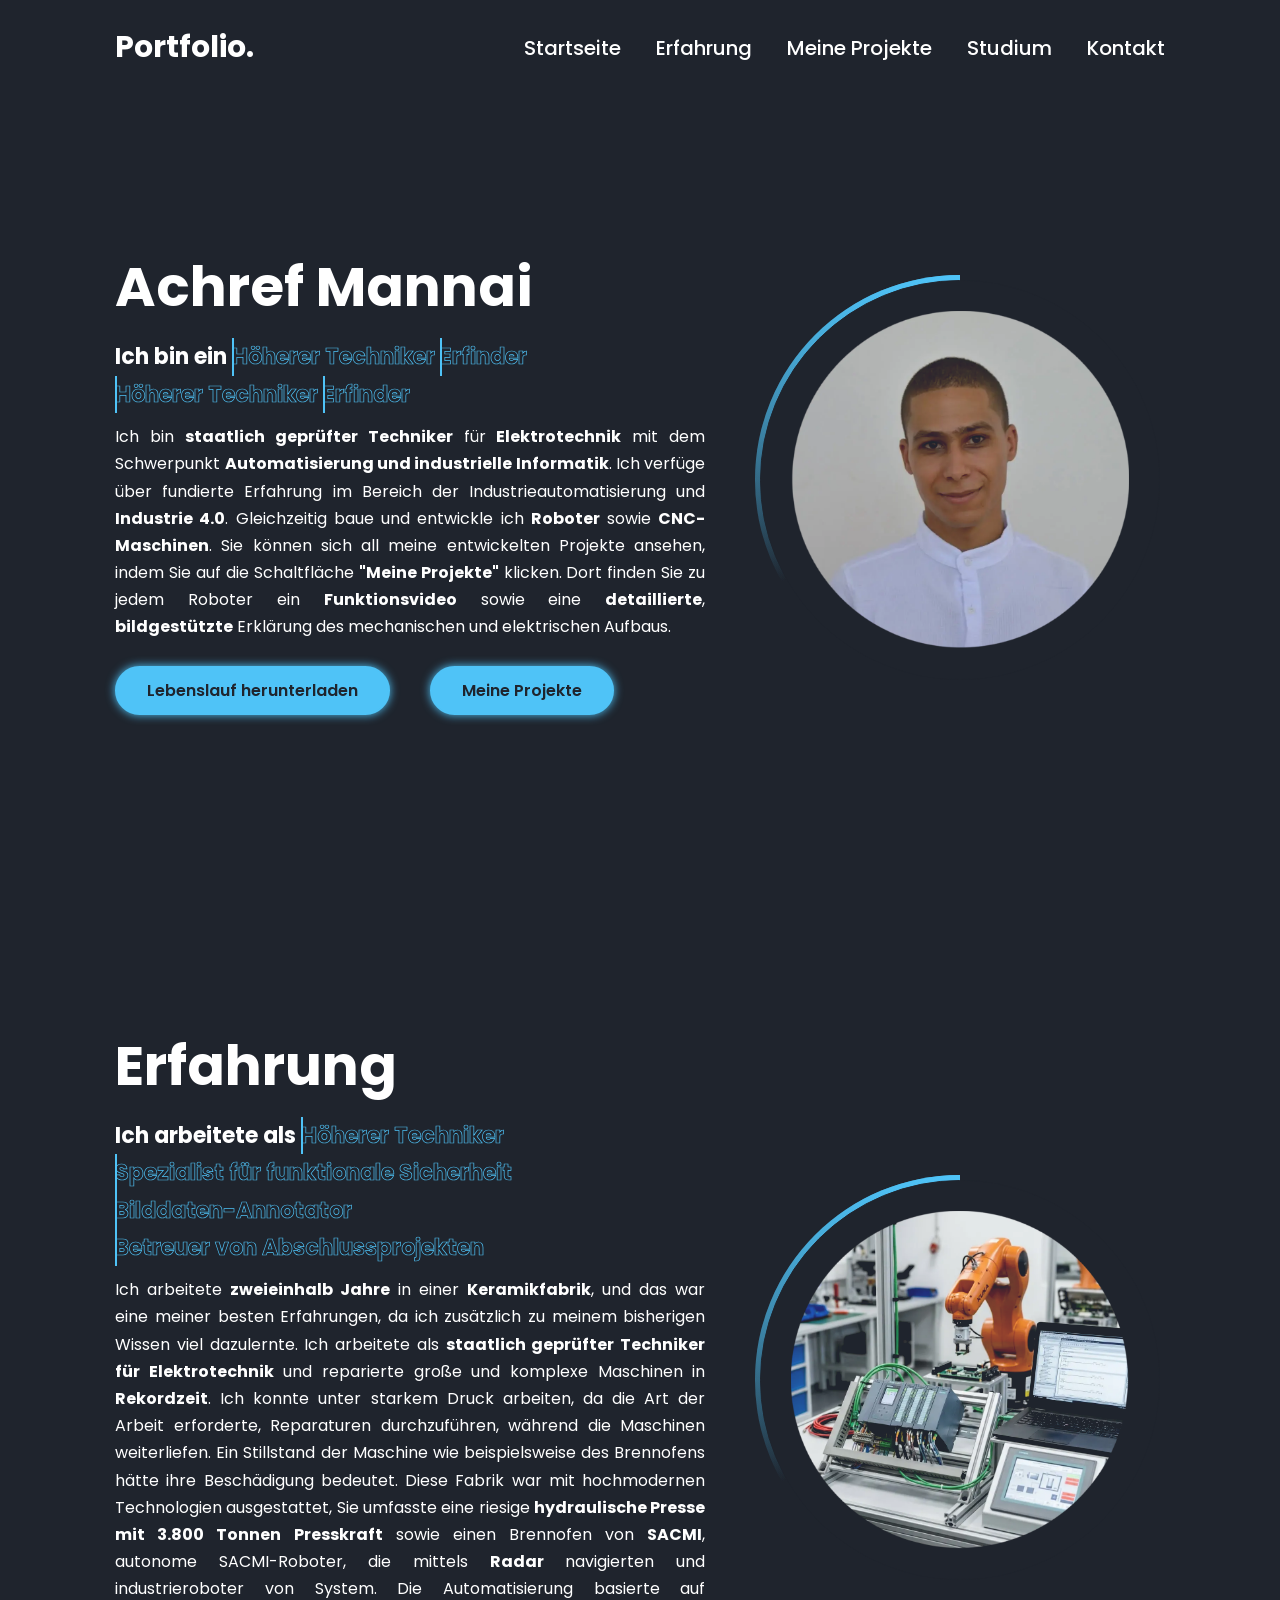
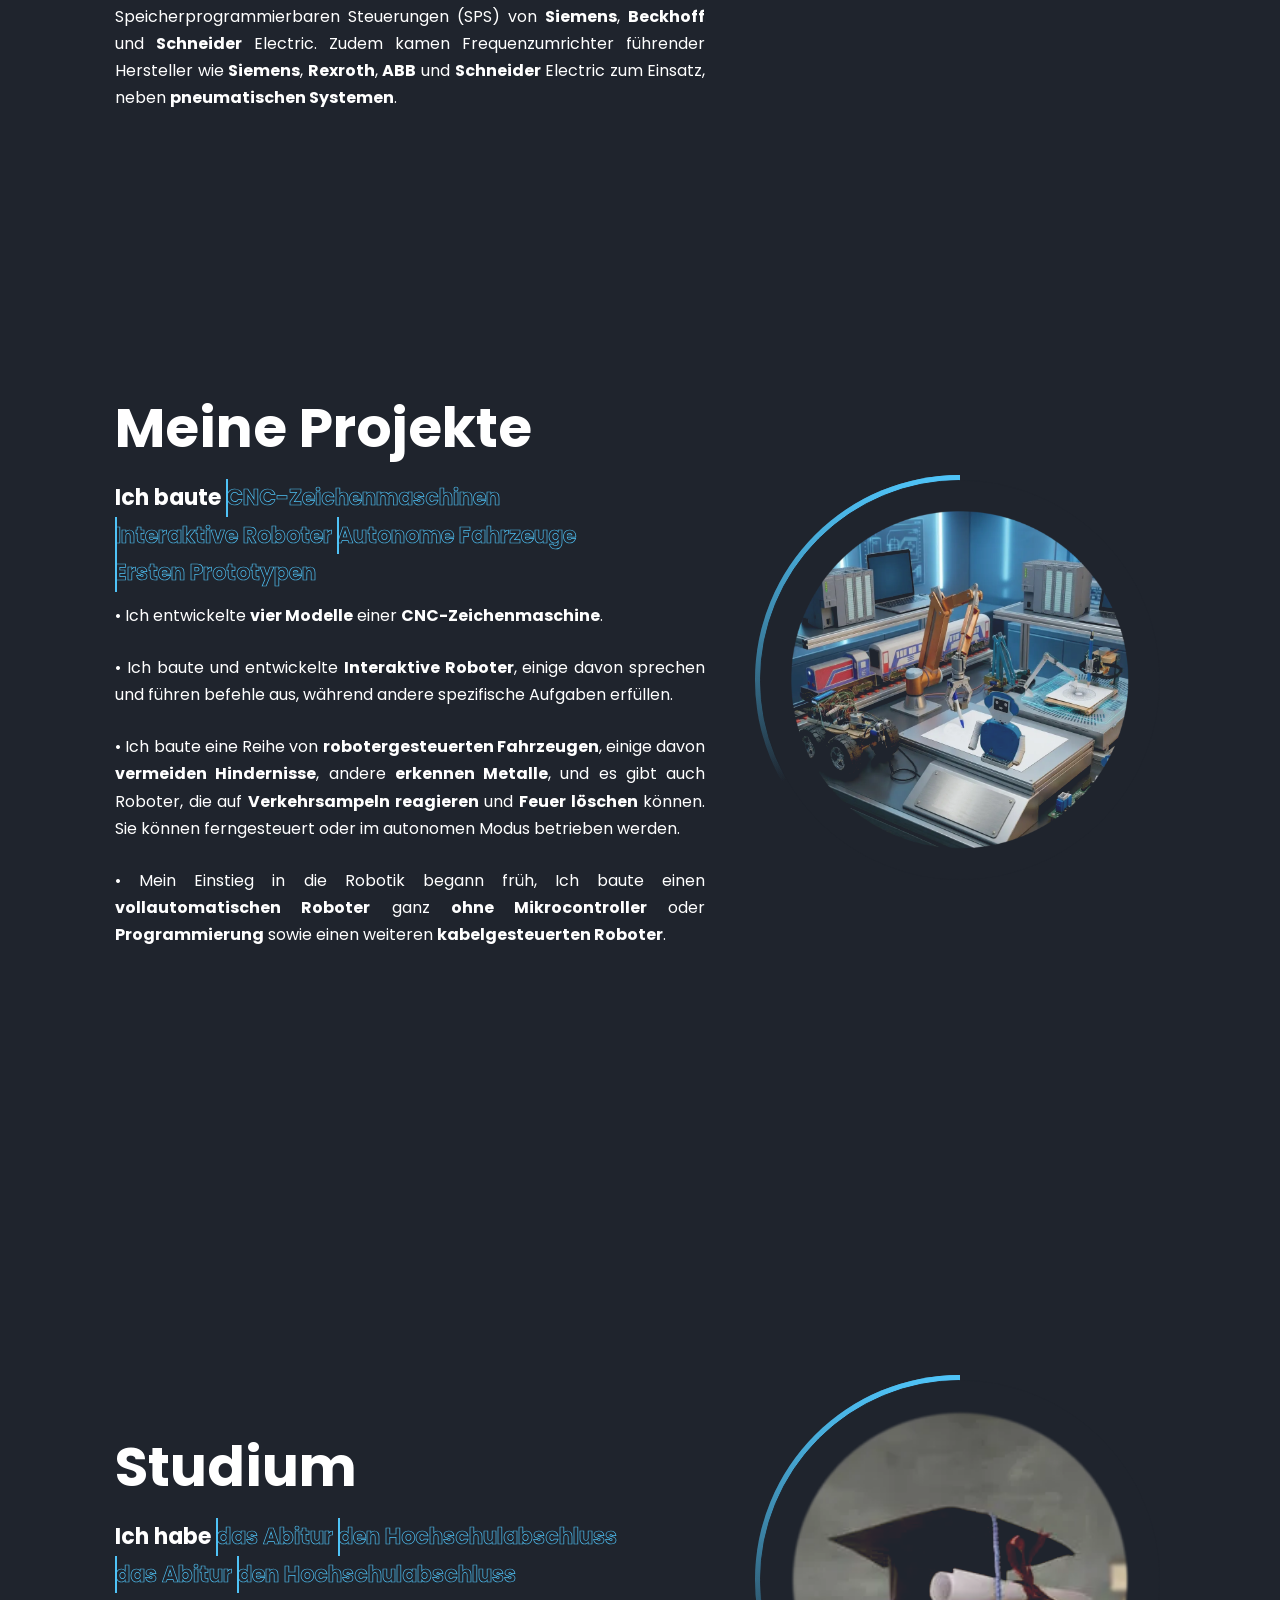
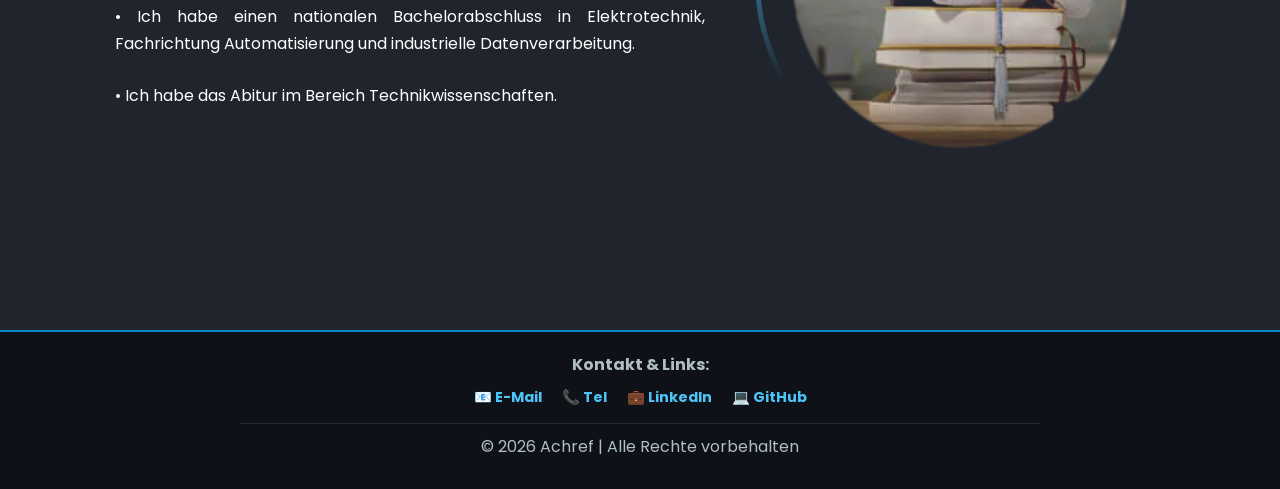
==== commit ac95a696: "Add files via upload" ====
--- a/index.html
+++ b/index.html
@@ -5,7 +5,6 @@
         <meta name="viewport" content="width=device-width, initial-scale=1.0">
         <title>Achref | Robotik-Projekte & Portfolio</title>
         <link rel="icon" type="image/png" href="background/logo.webp">
-        <link href='https//:unpkg.com/boxicons@2.1.4/css/boxicons.min.css' rel='stylesheet'>
         <link rel="stylesheet" href="style1.css">
     </head>
 
--- a/style1.css
+++ b/style1.css
@@ -1,4 +1,4 @@
-@import url('https//:fonts.googleapis.com/css2?family=Poppins:wght@300;400;500;600;700;800;900&display=swap');
+@import url('https://fonts.googleapis.com/css2?family=Poppins:wght@300;400;500;600;700;800;900&display=swap');
 
 *{
     margin: 0;
@@ -266,6 +266,68 @@
     }
 }
 
+/* ========================================= */
+/* التوافق مع الهواتف والأجهزة اللوحية (Responsive) */
+/* ========================================= */
+
+@media (max-width: 992px) {
+    /* تصغير هوامش الصفحة العامة لتناسب الشاشات الصغيرة */
+    .navbar {
+        padding: 20px 5%;
+    }
+
+    /* إخفاء القائمة العلوية التقليدية على الهواتف (يمكن تطويرها لاحقاً بـ Hamburger Menu) */
+    .navbar ul {
+        display: none; 
+    }
+
+    /* جعل أقسام الموقع تعرض العناصر فوق بعضها عمودياً بدلاً من جنب لجنب */
+    .home {
+        flex-direction: column-reverse;
+        justify-content: center;
+        height: auto;
+        min-height: 100vh;
+        padding: 120px 5% 50px 5%;
+        gap: 30px;
+        text-align: center;
+    }
+
+    /* تعديل حجم ولإبقاء النصوص مريحة للقراءة ومتناسقة */
+    .home-info h1 {
+        font-size: 38px;
+    }
+
+    .home-info h2 {
+        font-size: 18px;
+    }
+
+    .home-info p {
+        font-size: 14px;
+        text-align: center; /* توسيط النصوص على الهاتف ليبدو المنظر أجمل */
+    }
+
+    /* تعديل أزرار الصفحة لتصبح متمركزة */
+    .home-info .btn-sci {
+        justify-content: center;
+        gap: 20px;
+        flex-wrap: wrap;
+    }
+
+    /* تصغير حجم صورة الملف الشخصي لتناسب شاشة الهاتف */
+    .home-img .img-box {
+        width: 65vw;
+        height: 65vw;
+        max-width: 250px;
+        max-height: 250px;
+        margin: 0 auto;
+    }
+
+    /* إصلاح مسافة الـ Footer مع الأقسام */
+    footer {
+        margin-top: 0;
+    }
+}
+
 footer {
     background: rgba(13, 17, 23, 0.9);
     border-top: 2px solid #0288d1;
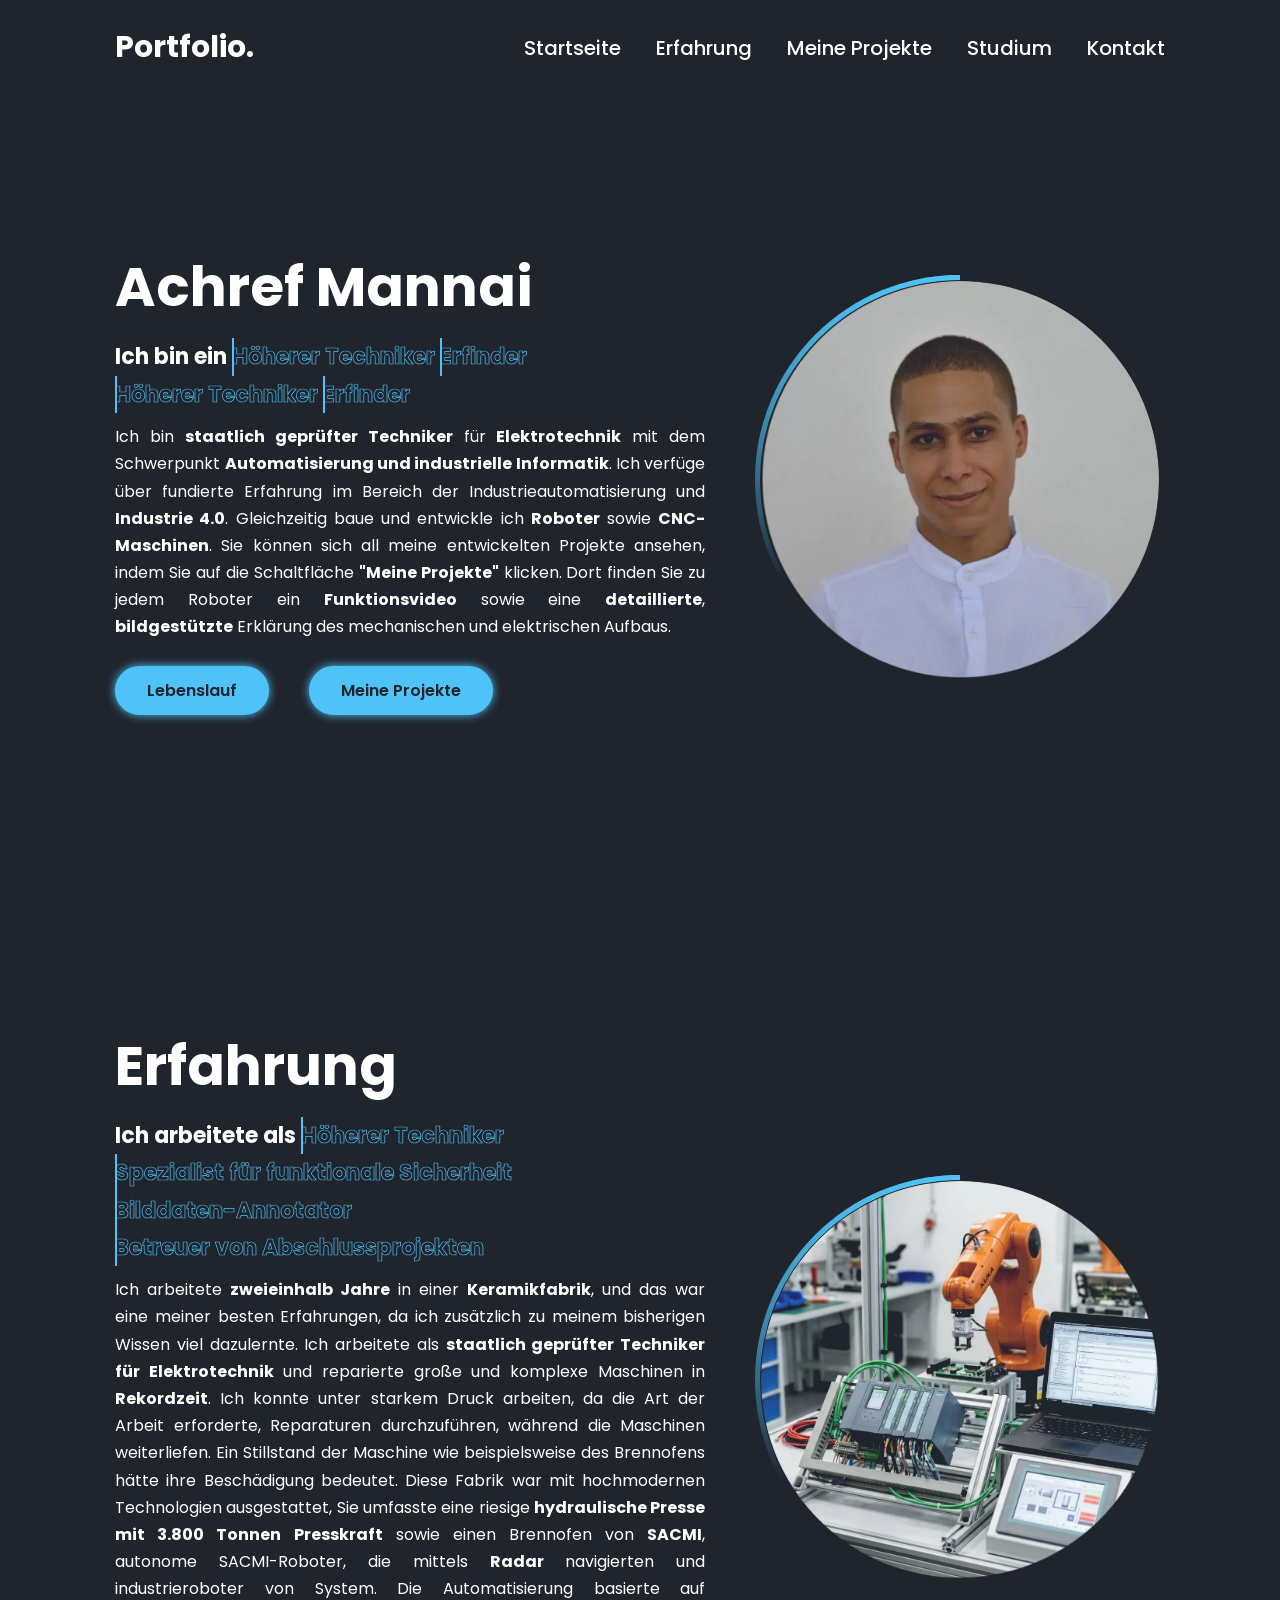
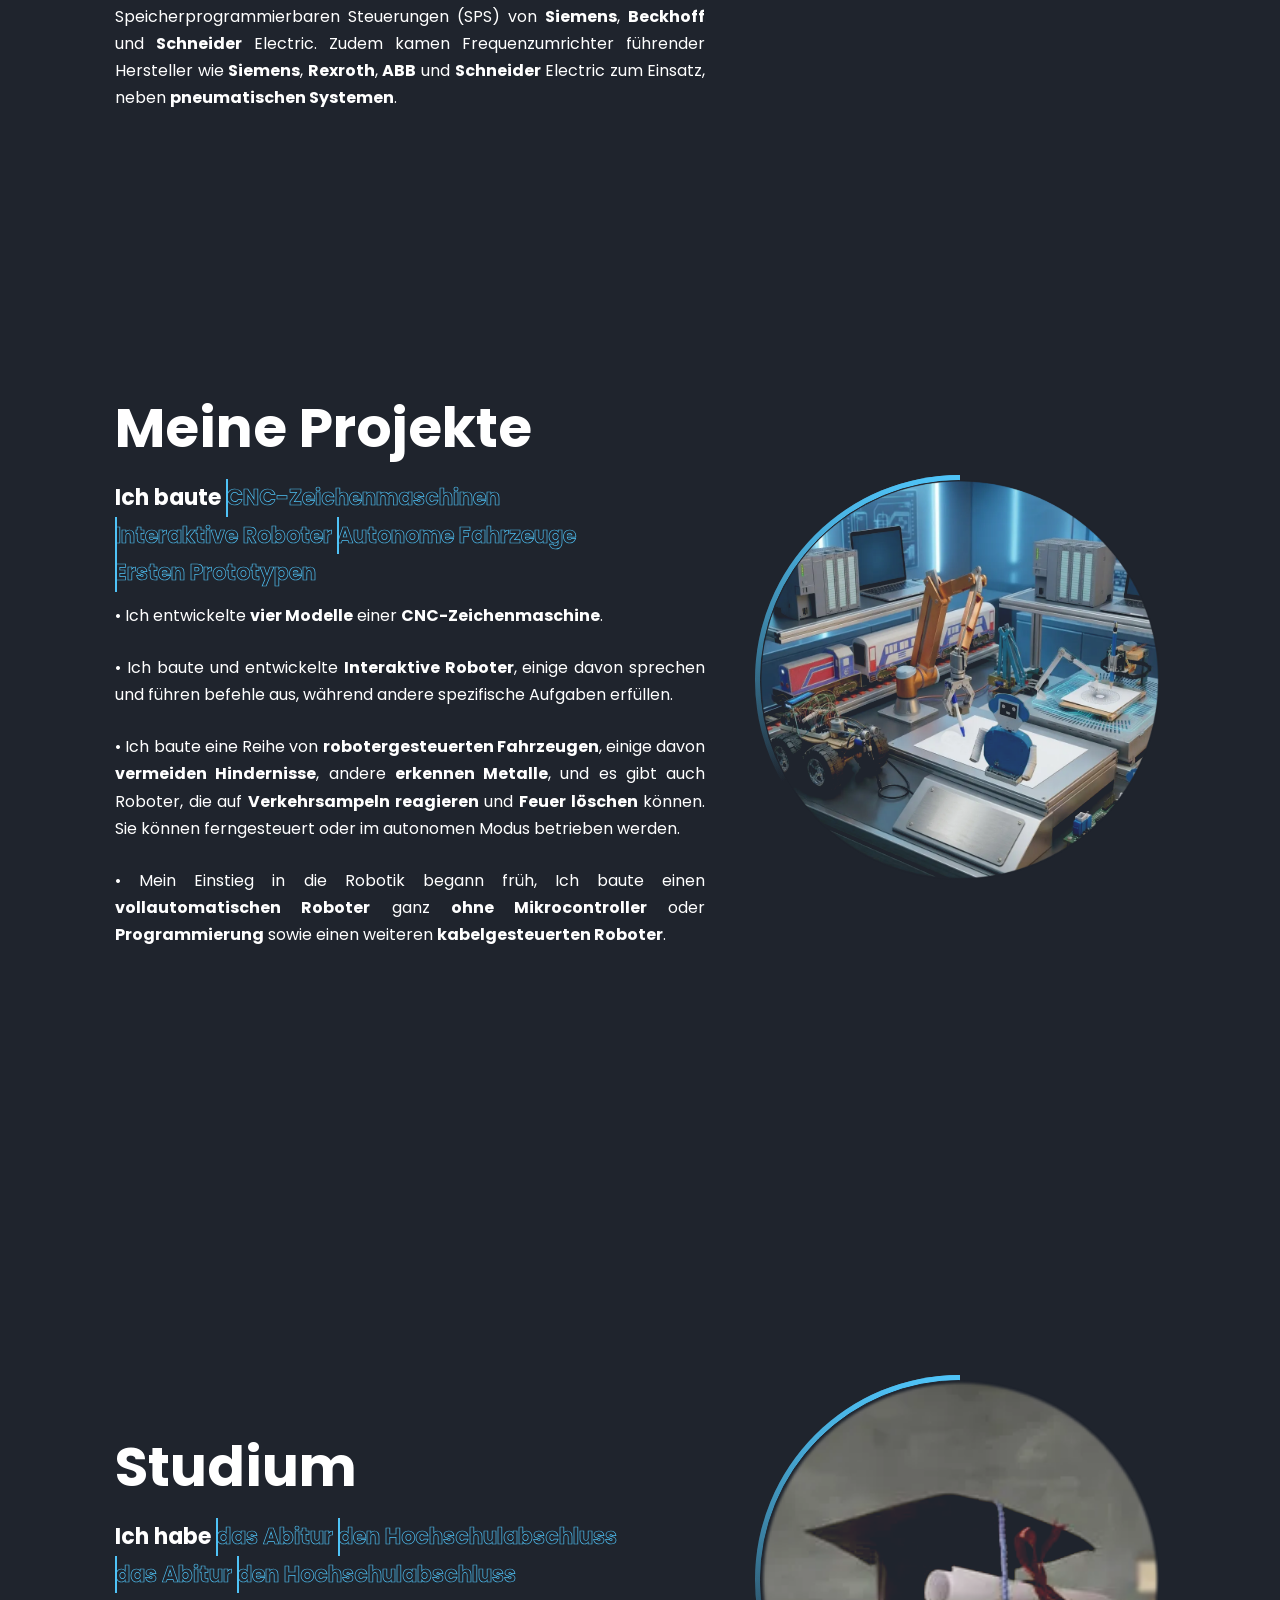
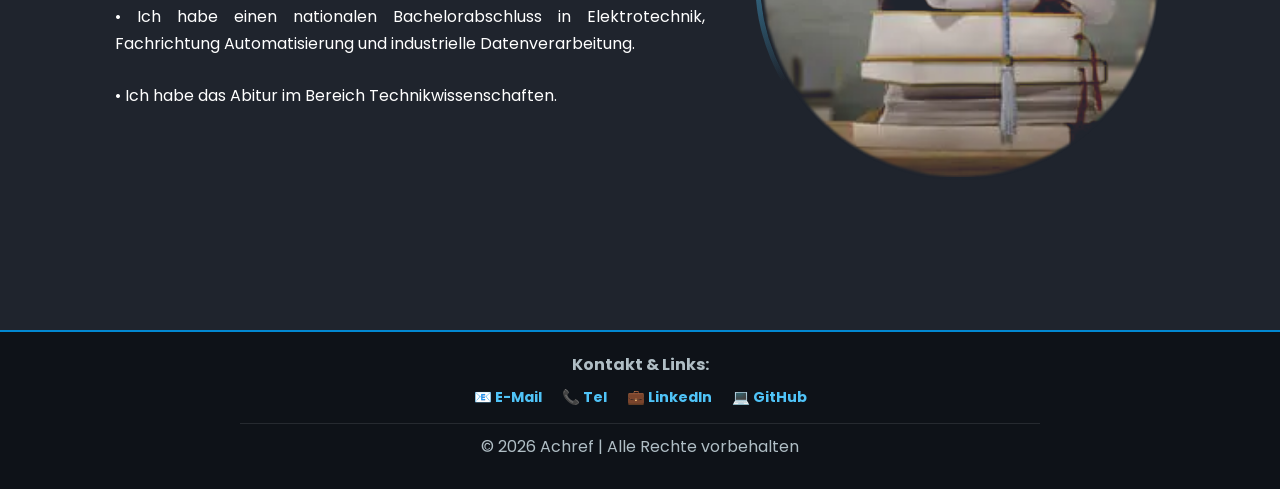
==== commit 522b1e24: "Add files via upload" ====
--- a/index.html
+++ b/index.html
@@ -47,7 +47,7 @@
                     <strong>Funktionsvideo</strong> sowie eine <strong>detaillierte</strong>, <strong>bildgestützte</strong> 
                     Erklärung des mechanischen und elektrischen Aufbaus.</p>
                 <div class="btn-sci">
-                    <a href="#" class="btn">Lebenslauf herunterladen</a>
+                    <a href="portfolio/lebenslauf.pdf" class="btn" target="_blank" rel="noopener noreferrer">Lebenslauf</a>
                     <a href="project0.html" class="btn">Meine Projekte</a>
                 </div>
             </div>
--- a/style1.css
+++ b/style1.css
@@ -236,9 +236,8 @@
 
 .home-img .img-box .img-item img {
     position: absolute;
-    top: 30px;
     display: block;
-    width: 85%;
+    width: 100%;
     object-fit: cover;
     mix-blend-mode: lighten;
 }
@@ -274,11 +273,6 @@
     /* تصغير هوامش الصفحة العامة لتناسب الشاشات الصغيرة */
     .navbar {
         padding: 20px 5%;
-    }
-
-    /* إخفاء القائمة العلوية التقليدية على الهواتف (يمكن تطويرها لاحقاً بـ Hamburger Menu) */
-    .navbar ul {
-        display: none; 
     }
 
     /* جعل أقسام الموقع تعرض العناصر فوق بعضها عمودياً بدلاً من جنب لجنب */
@@ -303,6 +297,7 @@
 
     .home-info p {
         font-size: 14px;
+        text-align: justify;
         text-align: center; /* توسيط النصوص على الهاتف ليبدو المنظر أجمل */
     }
 
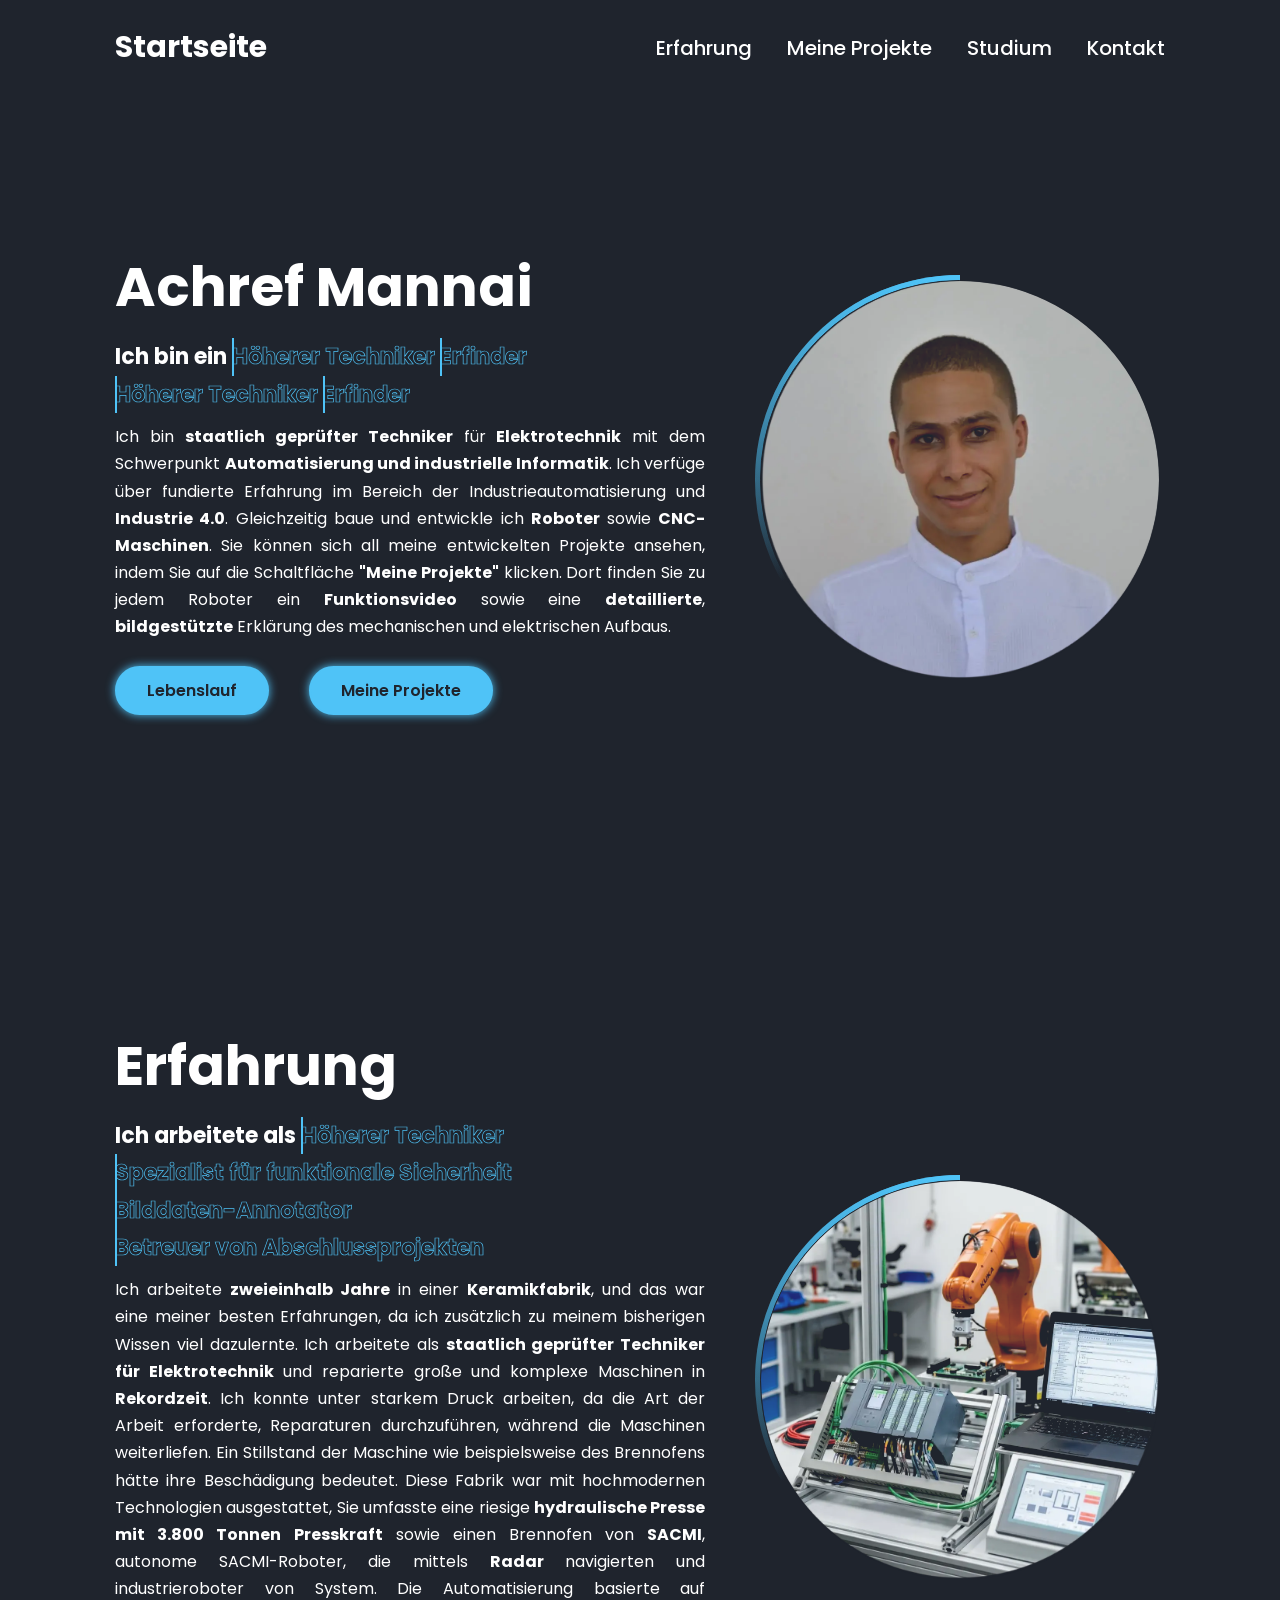
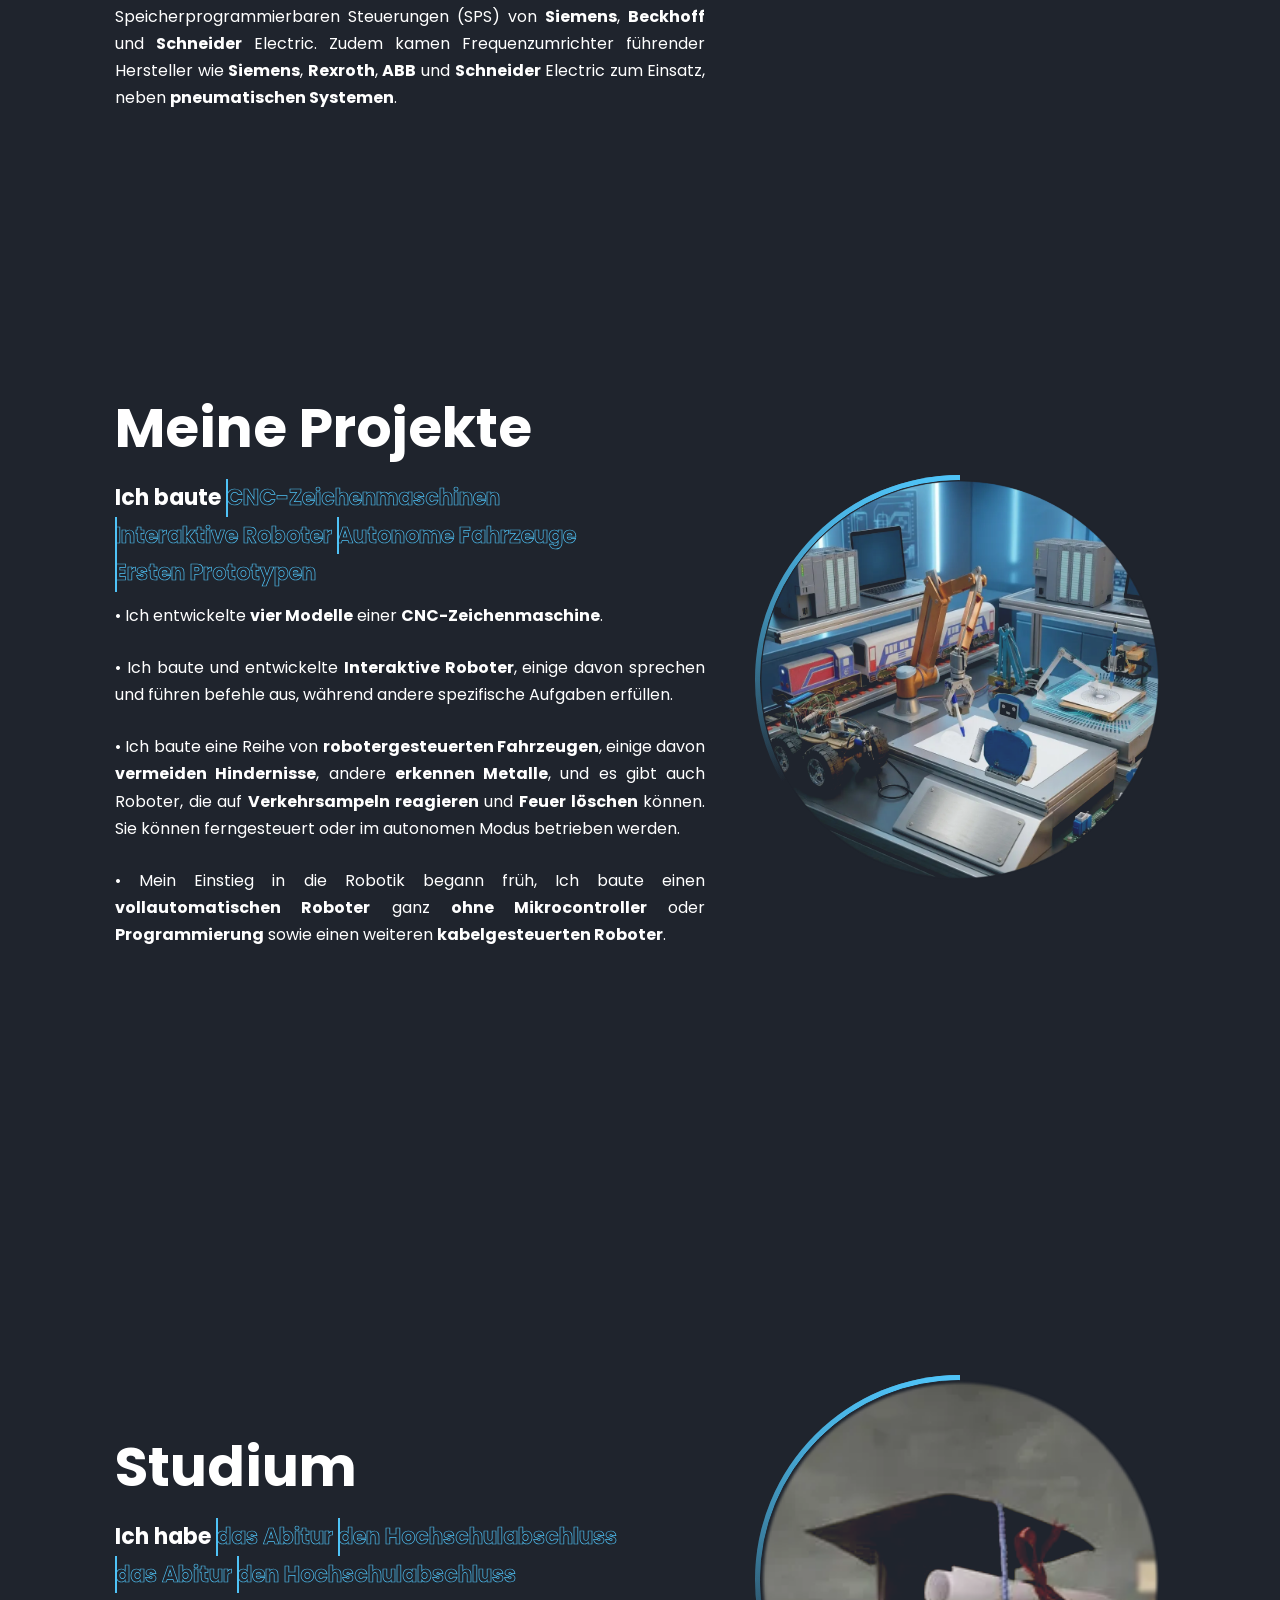
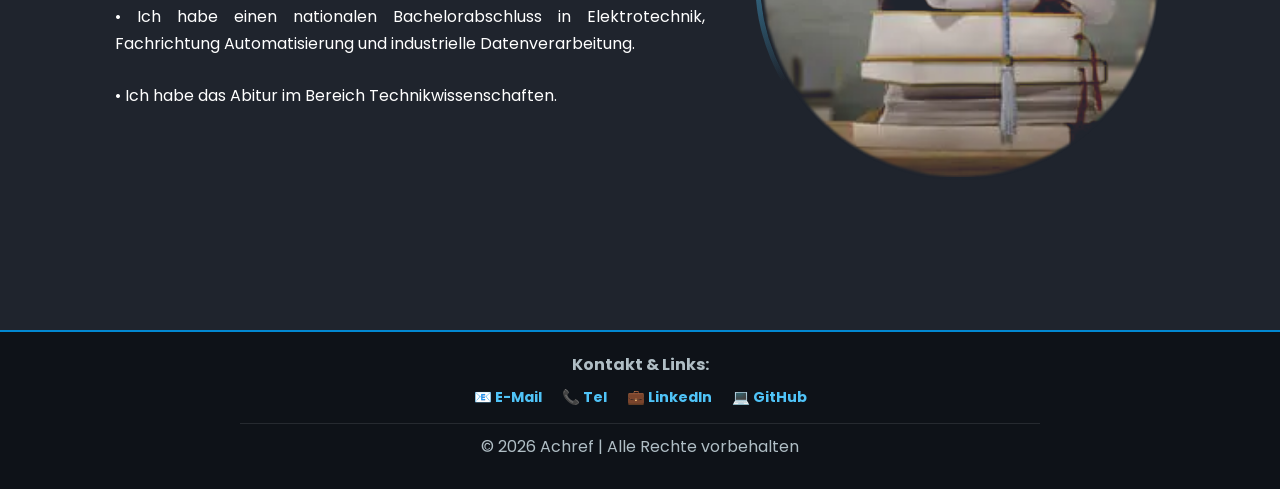
==== commit effcbeaa: "Update index.html" ====
--- a/index.html
+++ b/index.html
@@ -10,9 +10,8 @@
 
     <body>
         <nav class="navbar">
-            <a href="#" class="logo">Portfolio.</a>
+            <a href="#home" class="logo">Startseite</a>
             <ul>
-                <li><a href="#home">Startseite</a></li>
                 <li><a href="#erfahrung">Erfahrung</a></li>
                 <li><a href="#portfolio">Meine Projekte</a></li>
                 <li><a href="#studium">Studium</a></li>
@@ -161,4 +160,4 @@
             </div>
         </footer>
     </body>
-</html>+</html>
--- a/style1.css
+++ b/style1.css
@@ -269,10 +269,14 @@
 /* التوافق مع الهواتف والأجهزة اللوحية (Responsive) */
 /* ========================================= */
 
-@media (max-width: 992px) {
+@media (max-width: 850px) {
     /* تصغير هوامش الصفحة العامة لتناسب الشاشات الصغيرة */
     .navbar {
         padding: 20px 5%;
+    }
+
+    .navbar ul li a {
+        font-size: 10px;
     }
 
     /* جعل أقسام الموقع تعرض العناصر فوق بعضها عمودياً بدلاً من جنب لجنب */
@@ -298,7 +302,6 @@
     .home-info p {
         font-size: 14px;
         text-align: justify;
-        text-align: center; /* توسيط النصوص على الهاتف ليبدو المنظر أجمل */
     }
 
     /* تعديل أزرار الصفحة لتصبح متمركزة */
@@ -371,4 +374,4 @@
     border-top: 1px solid rgba(255, 255, 255, 0.1);
     padding-top: 10px;
     margin-top: 10px;
-}+}
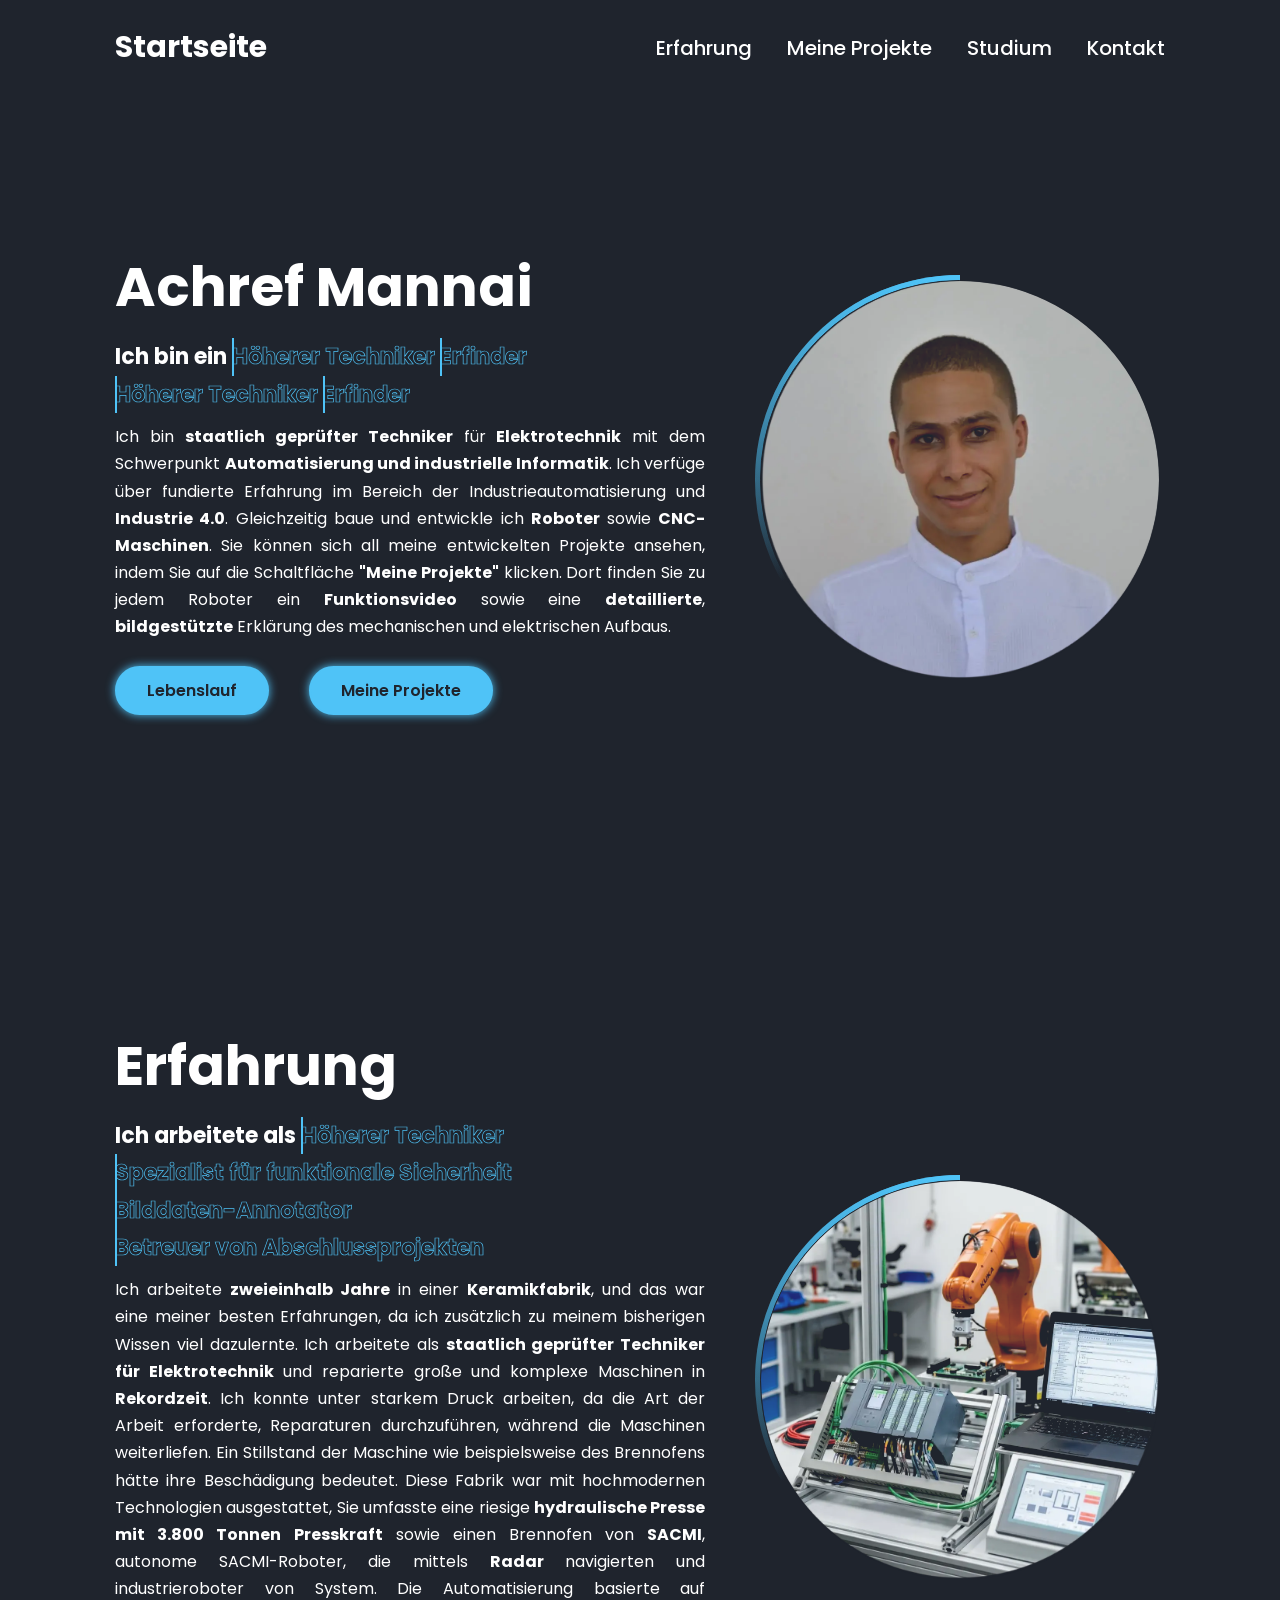
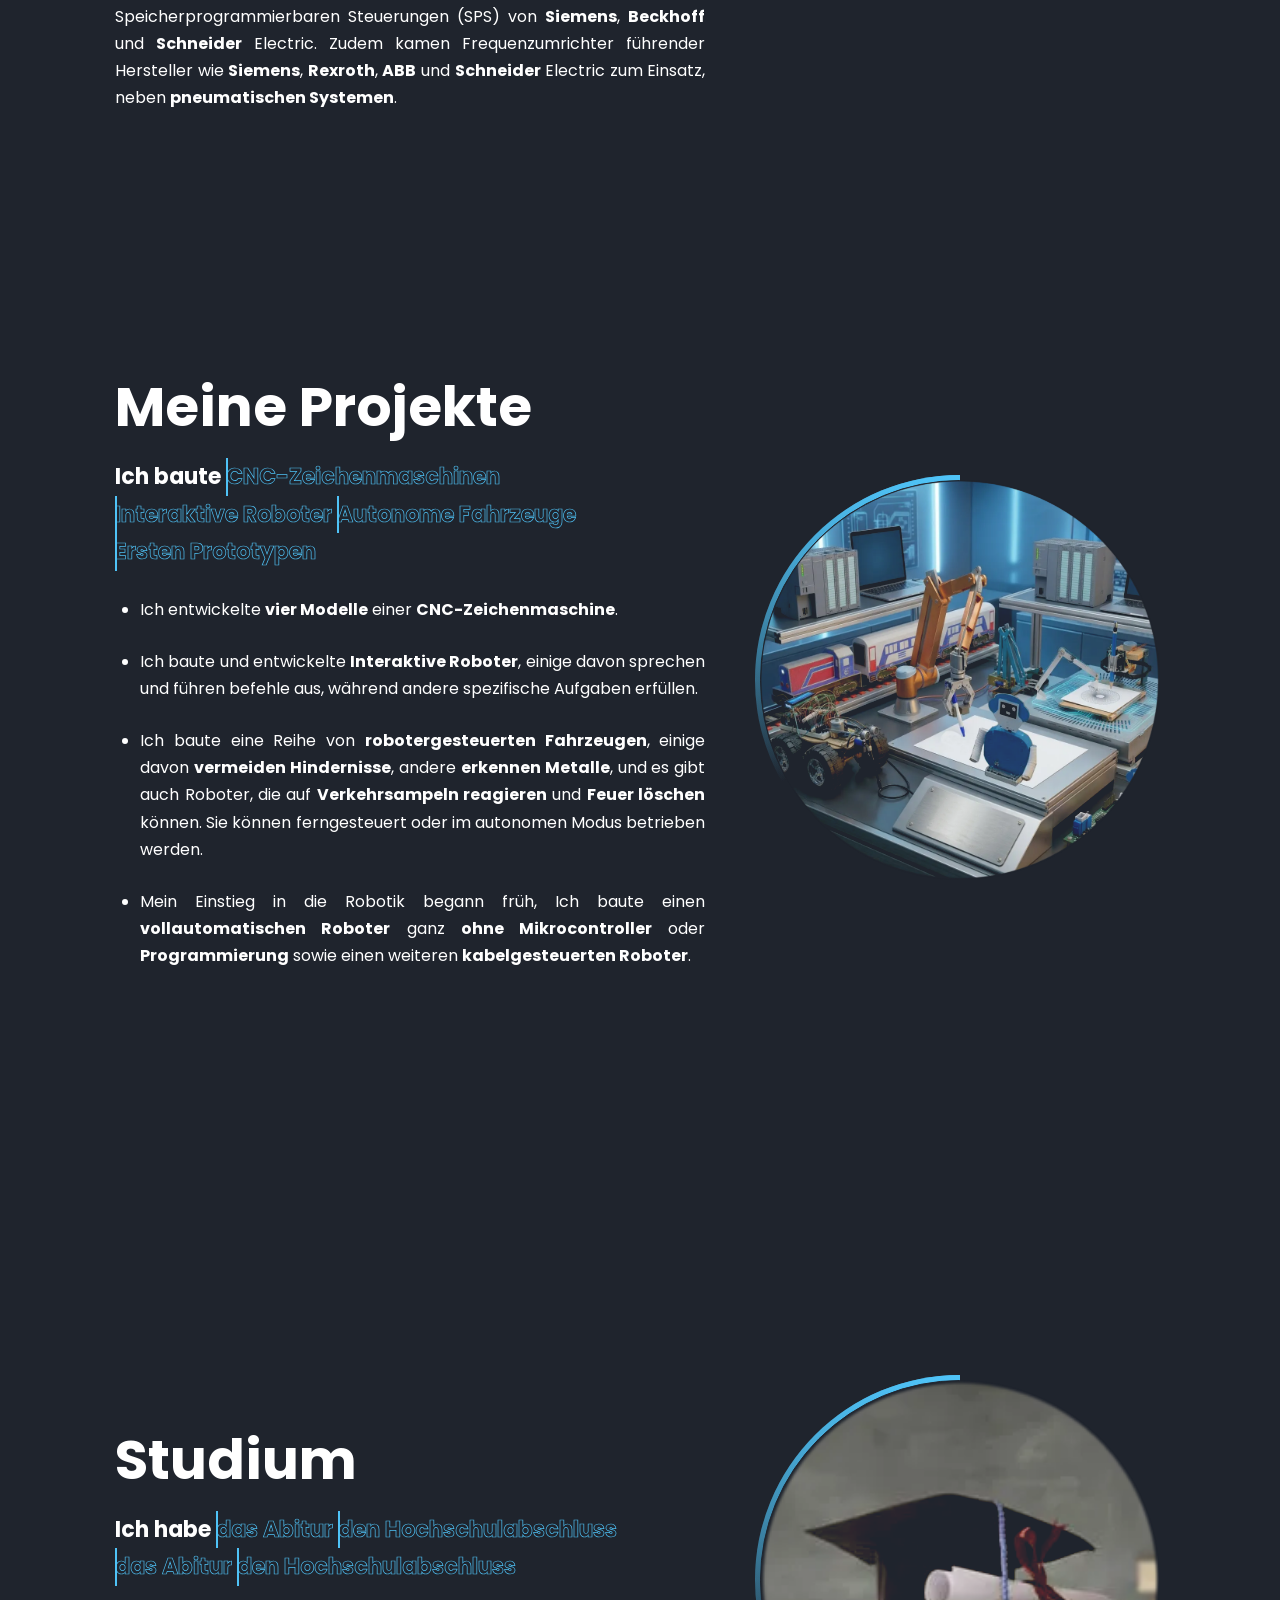
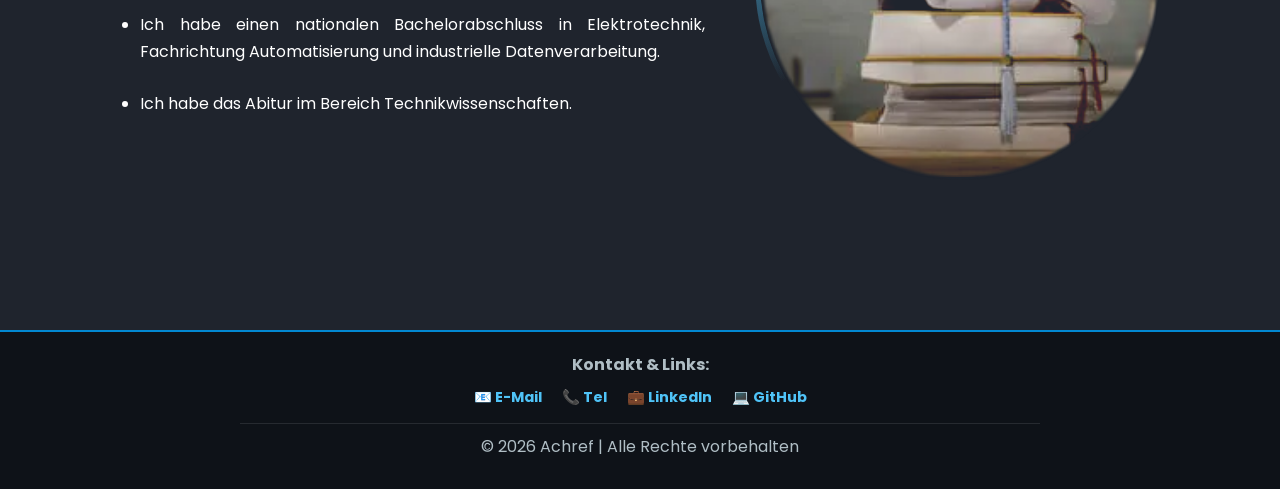
==== commit da918047: "Add files via upload" ====
--- a/index.html
+++ b/index.html
@@ -37,14 +37,16 @@
                     <span style="--i:2;" data-text="Höherer Techniker">Höherer Techniker</span>
                     <span style="--i:1;" data-text="Erfinder">Erfinder</span>
                 </h2>
-                <p>Ich bin <strong>staatlich geprüfter Techniker</strong> für <strong>Elektrotechnik</strong> mit dem 
+                <p>
+                    Ich bin <strong>staatlich geprüfter Techniker</strong> für <strong>Elektrotechnik</strong> mit dem 
                     Schwerpunkt <strong>Automatisierung und industrielle Informatik</strong>. Ich verfüge über 
                     fundierte Erfahrung im Bereich der Industrieautomatisierung und <strong>Industrie 4.0</strong>. 
                     Gleichzeitig baue und entwickle ich <strong>Roboter</strong> sowie <strong>CNC-Maschinen</strong>. 
                     Sie können sich all meine entwickelten Projekte ansehen, indem Sie auf die Schaltfläche 
                     <strong>"Meine Projekte"</strong> klicken. Dort finden Sie zu jedem Roboter ein 
                     <strong>Funktionsvideo</strong> sowie eine <strong>detaillierte</strong>, <strong>bildgestützte</strong> 
-                    Erklärung des mechanischen und elektrischen Aufbaus.</p>
+                    Erklärung des mechanischen und elektrischen Aufbaus.
+                </p>
                 <div class="btn-sci">
                     <a href="portfolio/lebenslauf.pdf" class="btn" target="_blank" rel="noopener noreferrer">Lebenslauf</a>
                     <a href="project0.html" class="btn">Meine Projekte</a>
@@ -69,7 +71,8 @@
                     <span style="--i:2;" data-text="Bilddaten-Annotator">Bilddaten-Annotator</span>
                     <span style="--i:1;" data-text="Betreuer von Abschlussprojekten">Betreuer von Abschlussprojekten</span>
                 </h2>
-                <p>Ich arbeitete <strong>zweieinhalb Jahre</strong> in einer <strong>Keramikfabrik</strong>, und das war 
+                <p>
+                    Ich arbeitete <strong>zweieinhalb Jahre</strong> in einer <strong>Keramikfabrik</strong>, und das war 
                     eine meiner besten Erfahrungen, da ich zusätzlich zu meinem bisherigen Wissen viel dazulernte. 
                     Ich arbeitete als <strong>staatlich geprüfter Techniker für Elektrotechnik</strong> und reparierte 
                     große und komplexe Maschinen in <strong>Rekordzeit</strong>. Ich konnte unter starkem Druck arbeiten, 
@@ -82,7 +85,8 @@
                     Steuerungen (SPS) von <strong>Siemens</strong>, <strong>Beckhoff</strong> und 
                     <strong>Schneider</strong> Electric. Zudem kamen Frequenzumrichter führender Hersteller wie 
                     <strong>Siemens</strong>, <strong>Rexroth</strong>, <strong>ABB</strong> und <strong>Schneider</strong> 
-                    Electric zum Einsatz, neben <strong>pneumatischen Systemen</strong>.</p>
+                    Electric zum Einsatz, neben <strong>pneumatischen Systemen</strong>.
+                </p>
             </div>
 
             <div class="home-img">
@@ -103,16 +107,41 @@
                     <span style="--i:2;" data-text="Autonome Fahrzeuge">Autonome Fahrzeuge</span>
                     <span style="--i:1;" data-text="Ersten Prototypen">Ersten Prototypen</span>
                 </h2>
-                <p>&bull; Ich entwickelte <strong>vier Modelle</strong> einer <strong>CNC-Zeichenmaschine</strong>.</p>
-                <p>&bull; Ich baute und entwickelte <strong>Interaktive Roboter</strong>, einige davon sprechen und führen
-                    befehle aus, während andere spezifische Aufgaben erfüllen.</p>
-                <p>&bull; ​Ich baute eine Reihe von <strong>robotergesteuerten Fahrzeugen</strong>, einige davon 
-                    <strong>vermeiden Hindernisse</strong>, andere <strong>erkennen Metalle</strong>, und es gibt 
-                    auch Roboter, die auf <strong>Verkehrsampeln reagieren</strong> und <strong>Feuer löschen</strong> 
-                    können. Sie können ferngesteuert oder im autonomen Modus betrieben werden.</p>
-                <p>&bull; Mein Einstieg in die Robotik begann früh, Ich baute einen <strong>vollautomatischen Roboter</strong> 
-                    ganz <strong>ohne Mikrocontroller</strong> oder <strong>Programmierung</strong> sowie einen weiteren 
-                    <strong>kabelgesteuerten Roboter</strong>.</p>
+                <p>
+                    <ul>
+                        <li>
+                            Ich entwickelte <strong>vier Modelle</strong> einer <strong>CNC-Zeichenmaschine</strong>.
+                        </li>
+                    </ul>
+                </p>
+                <p>
+                    <ul>
+                        <li>
+                            Ich baute und entwickelte <strong>Interaktive Roboter</strong>, einige davon sprechen und 
+                            führen befehle aus, während andere spezifische Aufgaben erfüllen.
+                        </li>
+                    </ul>
+                </p>
+                <p>
+                    <ul>
+                        <li>
+                            Ich baute eine Reihe von <strong>robotergesteuerten Fahrzeugen</strong>, einige davon 
+                            <strong>vermeiden Hindernisse</strong>, andere <strong>erkennen Metalle</strong>, und 
+                            es gibt auch Roboter, die auf <strong>Verkehrsampeln reagieren</strong> und 
+                            <strong>Feuer löschen</strong> können. Sie können ferngesteuert oder im autonomen 
+                            Modus betrieben werden.
+                        </li>
+                    </ul>
+                </p>
+                <p>
+                    <ul>
+                        <li>
+                            Mein Einstieg in die Robotik begann früh, Ich baute einen 
+                            <strong>vollautomatischen Roboter</strong> ganz <strong>ohne Mikrocontroller</strong> 
+                            oder <strong>Programmierung</strong> sowie einen weiteren <strong>kabelgesteuerten Roboter</strong>.
+                        </li>
+                    </ul>
+                </p>
             </div>
 
             <div class="home-img">
@@ -133,9 +162,21 @@
                     <span style="--i:2;" data-text="das Abitur">das Abitur</span>
                     <span style="--i:1;" data-text="den Hochschulabschluss">den Hochschulabschluss</span>
                 </h2>
-                <p>&bull; Ich habe einen nationalen Bachelorabschluss in Elektrotechnik, Fachrichtung Automatisierung 
-                    und industrielle Datenverarbeitung.</p>
-                <p>&bull; Ich habe das Abitur im Bereich Technikwissenschaften.</p>
+                <p>
+                    <ul>
+                        <li>
+                            Ich habe einen nationalen Bachelorabschluss in Elektrotechnik, Fachrichtung Automatisierung 
+                            und industrielle Datenverarbeitung.
+                        </li>
+                    </ul>
+                </p>
+                <p>
+                    <ul>
+                        <li>
+                            Ich habe das Abitur im Bereich Technikwissenschaften.
+                        </li>
+                    </ul>
+                </p>
             </div>
 
             <div class="home-img">
@@ -160,4 +201,4 @@
             </div>
         </footer>
     </body>
-</html>
+</html>
--- a/style1.css
+++ b/style1.css
@@ -140,6 +140,14 @@
     line-height: 1.7;
     text-align: justify;
     margin: 10px 0 25px;
+}
+
+.home-info ul li {
+    font-size: 16px;
+    line-height: 1.7;
+    text-align: justify;
+    margin: 10px 0 25px;
+    margin-left: 25px;
 }
 
 .home-info .btn-sci {
@@ -275,6 +283,10 @@
         padding: 20px 5%;
     }
 
+    .navbar a {
+        font-size: 15px;
+    }
+
     .navbar ul li a {
         font-size: 10px;
     }
@@ -287,7 +299,7 @@
         min-height: 100vh;
         padding: 120px 5% 50px 5%;
         gap: 30px;
-        text-align: center;
+        text-align: justify;
     }
 
     /* تعديل حجم ولإبقاء النصوص مريحة للقراءة ومتناسقة */
@@ -302,6 +314,14 @@
     .home-info p {
         font-size: 14px;
         text-align: justify;
+    }
+
+    .home-info ul li {
+        font-size: 14px;
+        line-height: 1.7;
+        text-align: justify;
+        margin: 10px 0 25px;
+        margin-left: 25px;
     }
 
     /* تعديل أزرار الصفحة لتصبح متمركزة */
@@ -374,4 +394,4 @@
     border-top: 1px solid rgba(255, 255, 255, 0.1);
     padding-top: 10px;
     margin-top: 10px;
-}
+}
